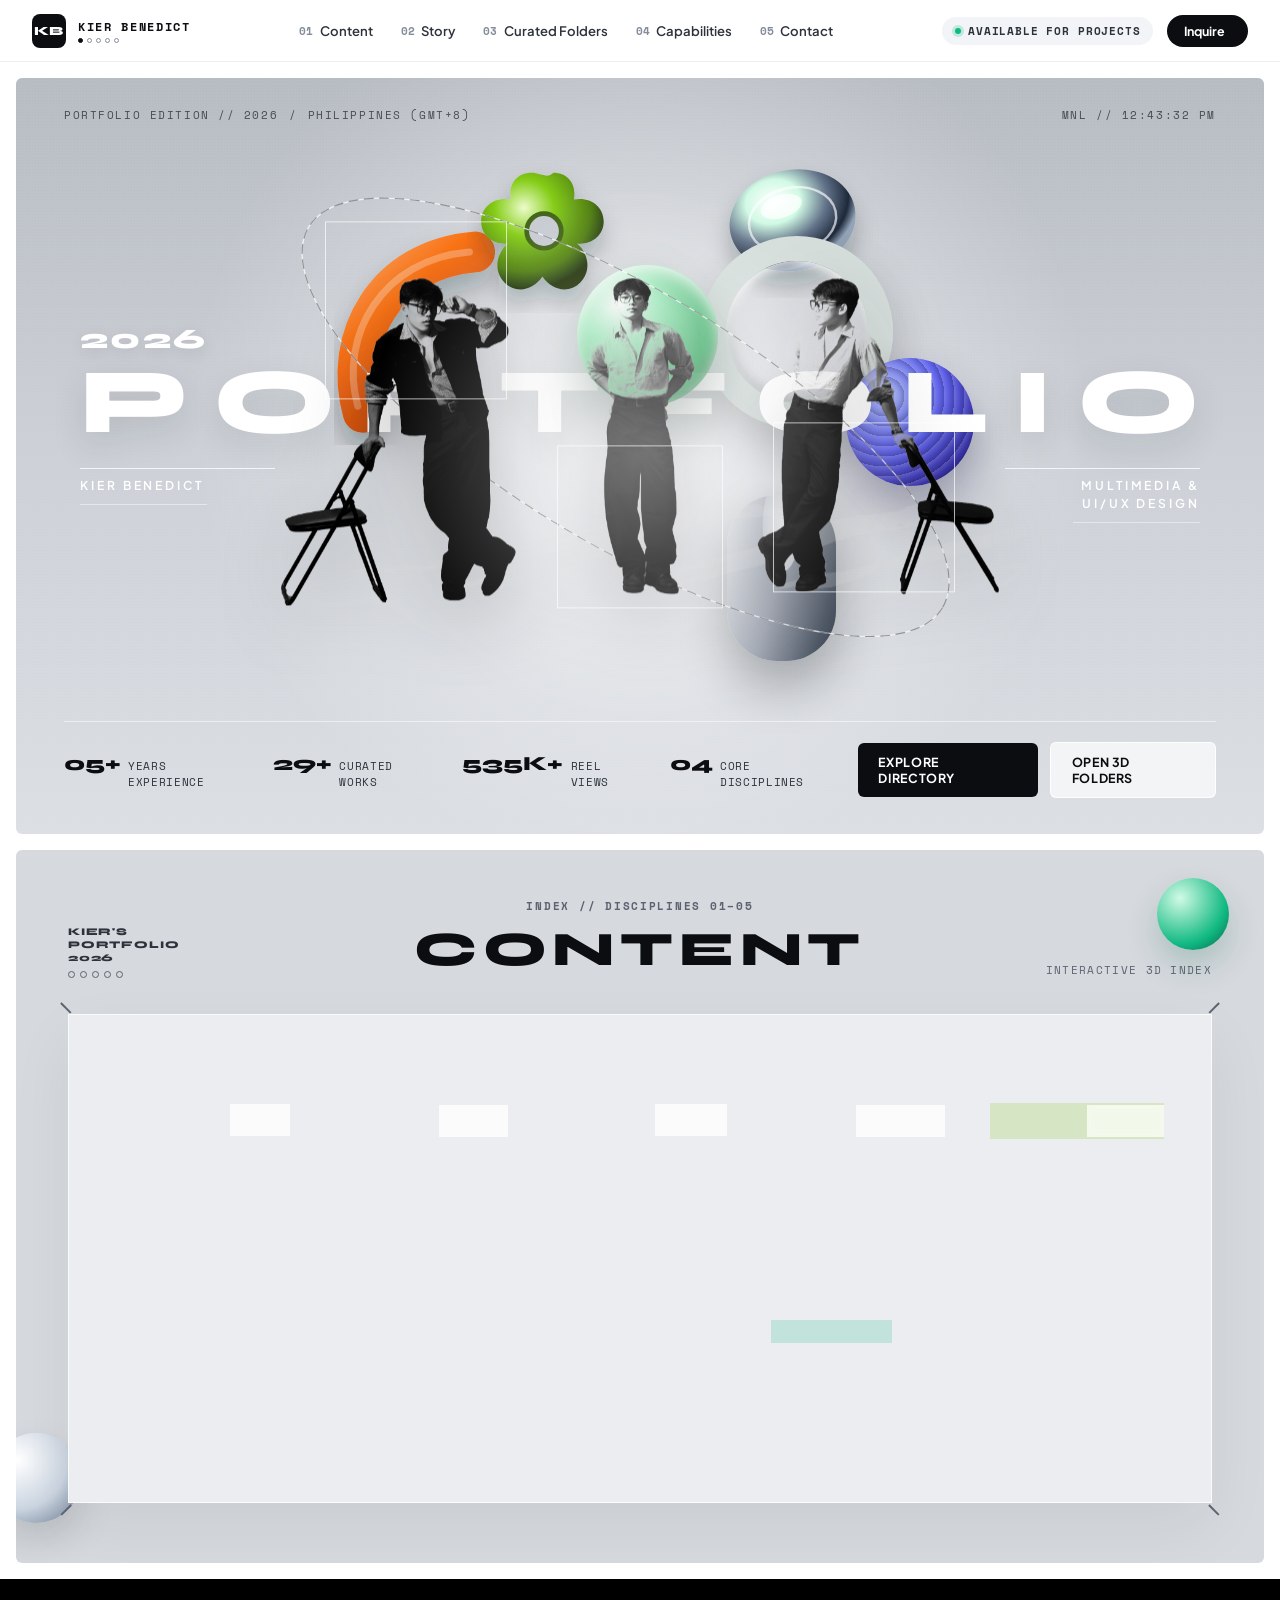
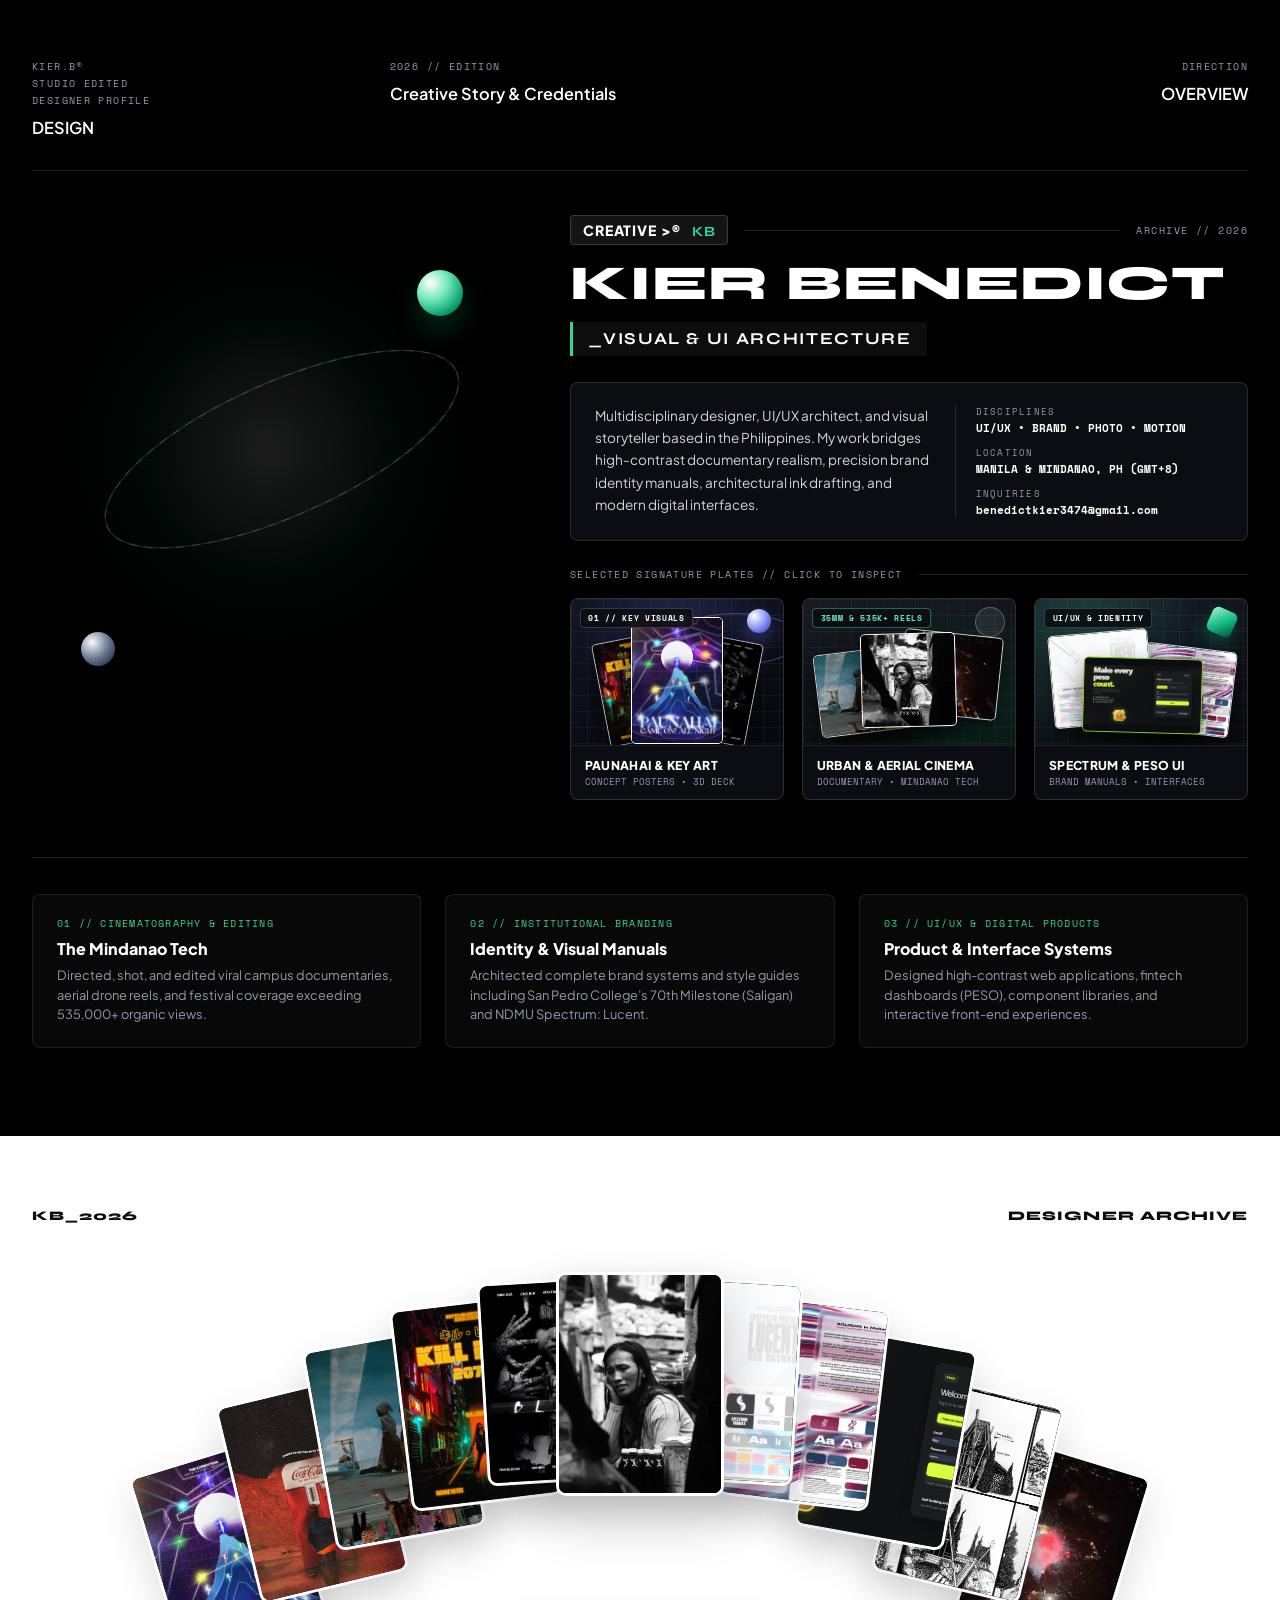
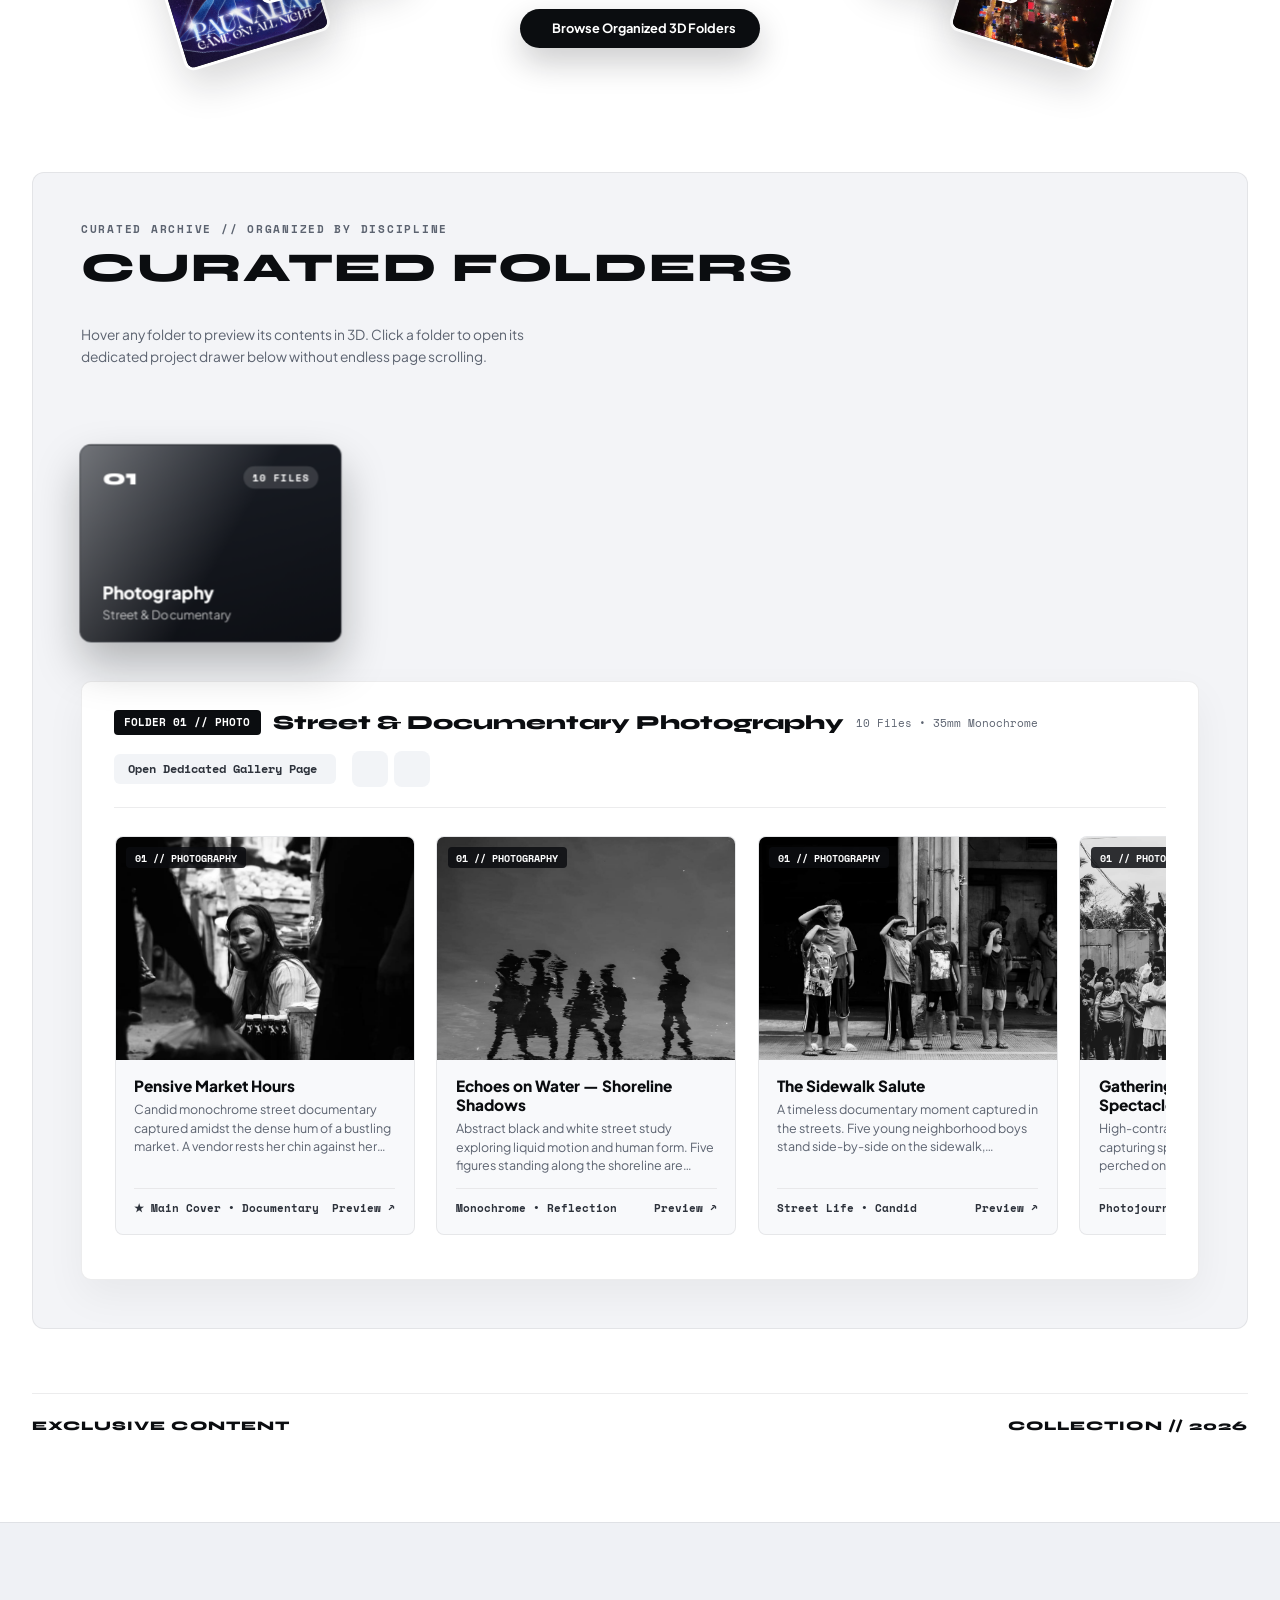
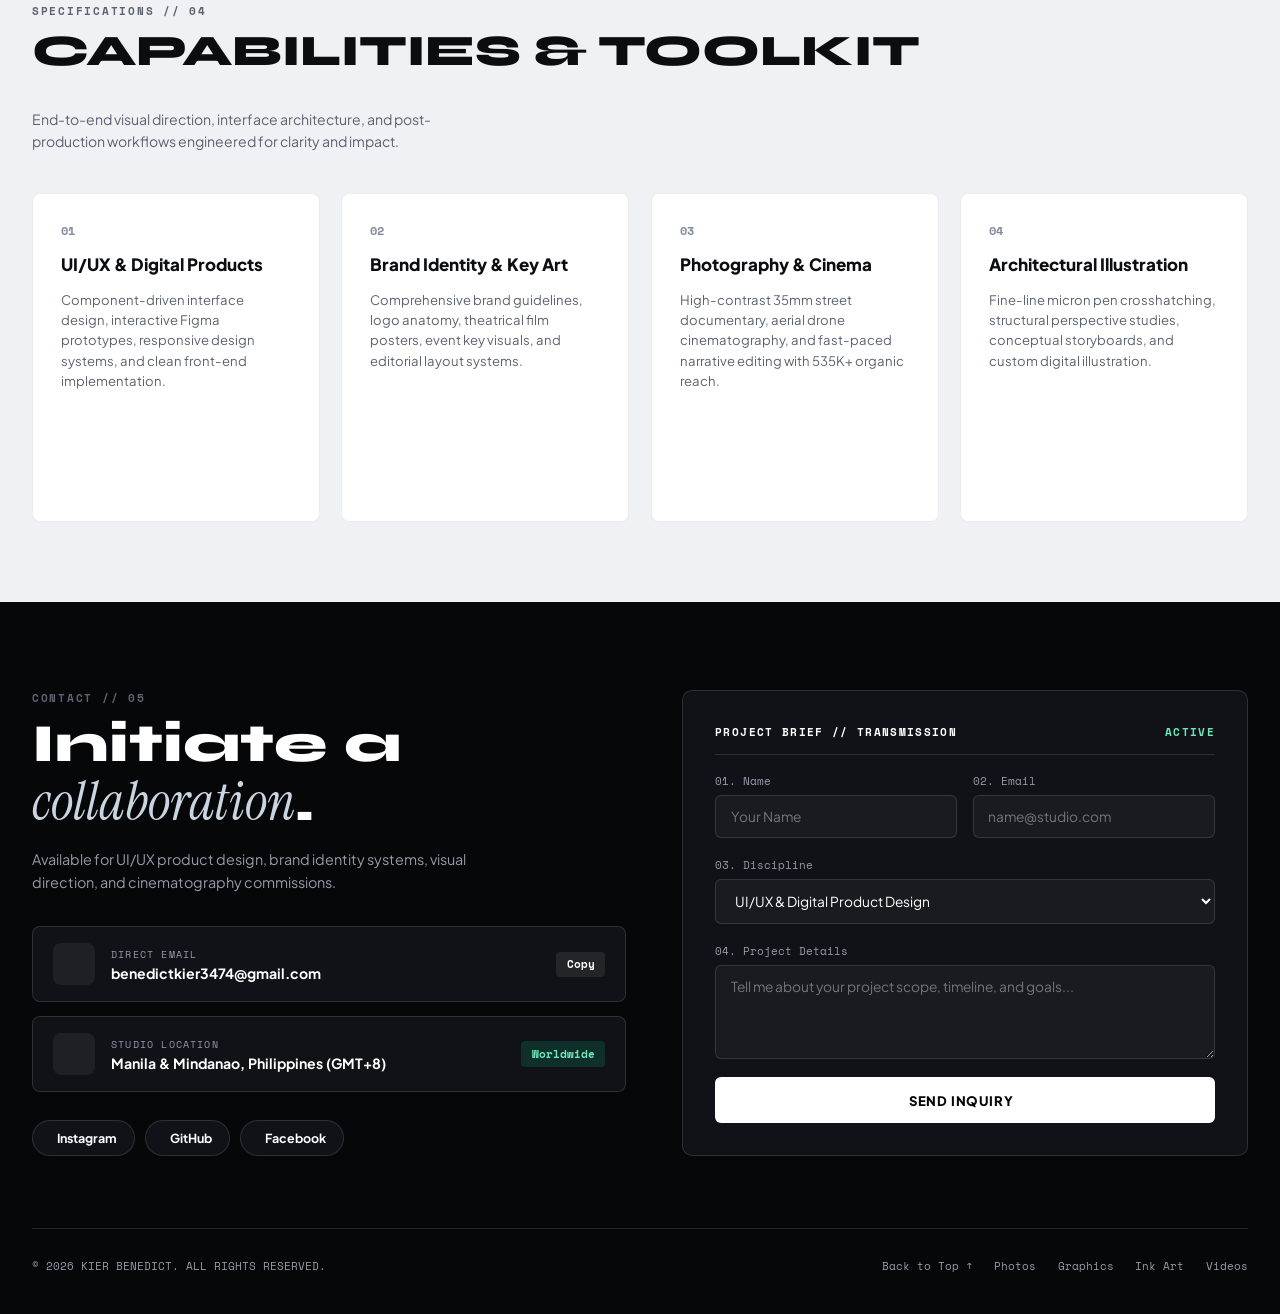
==== index.html @ 59157819 "feat: complete portfolio redesign with centered hero trio, seamless popout studio portrait, 3D anima" ====
<!DOCTYPE html>
<html lang="en">
<head>
  <meta charset="UTF-8">
  <meta name="viewport" content="width=device-width, initial-scale=1.0, viewport-fit=cover">
  <meta name="description" content="Kier Benedict — 2026 Portfolio. Multimedia Artist, UI/UX Designer, Brand Architect & Cinematographer.">
  <title>KIER BENEDICT — 2026 Portfolio</title>

  <link rel="icon" href="assets/img/favicon-kb.svg" type="image/svg+xml">
  <link rel="shortcut icon" href="assets/img/favicon-kb.svg" type="image/svg+xml">

  <!-- Google Fonts: Syne (Architectural Wide Display), Plus Jakarta Sans (Clean Sans), Instrument Serif, Space Mono (Technical Specs) -->
  <link rel="preconnect" href="https://fonts.googleapis.com">
  <link rel="preconnect" href="https://fonts.gstatic.com" crossorigin>
  <link href="https://fonts.googleapis.com/css2?family=Instrument+Serif:ital@0;1&family=Plus+Jakarta+Sans:wght@400;500;600;700;800&family=Space+Mono:wght@400;700&family=Syne:wght@700;800&display=swap" rel="stylesheet">

  <!-- Remixicon -->
  <link rel="stylesheet" href="https://cdn.jsdelivr.net/npm/remixicon@4.9.0/fonts/remixicon.css">

  <!-- Master Stylesheet -->
  <link rel="stylesheet" href="assets/css/styles.css">
</head>
<body>

  <!-- =====================================================================
       MINIMAL ARCHITECTURAL HEADER
       ===================================================================== -->
  <header class="site-header" id="site-header">
    <div class="header-inner">
      <a href="#hero" class="brand-mark" aria-label="Kier Benedict Home">
        <span class="brand-mark__monogram">KB</span>
        <div class="brand-mark__meta">
          <span class="brand-mark__name">KIER BENEDICT</span>
          <span class="brand-mark__dots" aria-hidden="true"><i></i><i></i><i></i><i></i><i></i></span>
        </div>
      </a>

      <nav class="primary-nav" aria-label="Main Navigation">
        <a href="#content-index" class="primary-nav__link"><span class="nav-idx">01</span> Content</a>
        <a href="#story" class="primary-nav__link"><span class="nav-idx">02</span> Story</a>
        <a href="#folders-archive" class="primary-nav__link"><span class="nav-idx">03</span> Curated Folders</a>
        <a href="#capabilities" class="primary-nav__link"><span class="nav-idx">04</span> Capabilities</a>
        <a href="#contact" class="primary-nav__link"><span class="nav-idx">05</span> Contact</a>
      </nav>

      <div class="header-actions">
        <div class="header-status-pill">
          <span class="status-dot"></span>
          <span>AVAILABLE FOR PROJECTS</span>
        </div>

        <a href="#contact" class="header-cta-btn">
          <span>Inquire</span>
          <i class="ri-arrow-right-up-line"></i>
        </a>

        <button type="button" class="mobile-menu-btn" id="open-mobile-menu" aria-label="Open Navigation Menu">
          <i class="ri-menu-4-line"></i>
        </button>
      </div>
    </div>
  </header>


  <main class="main-exhibition" id="main-exhibition">

    <!-- ===================================================================
         SECTION 00: ARCHITECTURAL 3D STUDIO HERO (Blueprint: vibe/download (1) Top)
         Featuring Ultra-HD 3000px Triple-Pose Cutout + Interactive 3D Sculptures
         =================================================================== -->
    <section class="hero-section" id="hero" aria-label="2026 Portfolio Cover">
      <div class="hero-frame" id="hero-interactive-stage">
        <div class="studio-grain" aria-hidden="true"></div>
        <div class="hero-spotlight" id="hero-spotlight" aria-hidden="true"></div>

        <!-- Top Studio Bar -->
        <div class="hero-topbar">
          <div class="hero-topbar__left">
            <span class="meta-label">PORTFOLIO EDITION // 2026</span>
            <span class="meta-sep">/</span>
            <span class="meta-label">PHILIPPINES (GMT+8)</span>
          </div>
          <div class="hero-topbar__right">
            <span class="meta-clock" id="hero-live-clock">MNL // 00:00:00</span>
          </div>
        </div>

        <!-- Central 3D Multi-Layer Stage -->
        <div class="hero-center-stage">

          <!-- LAYER 1 (Deep 3D Sculptures behind Typography & Subject, inspired by Vibe 1) -->
          <div class="hero-3d-cluster" aria-hidden="true">
            <!-- 3D Tactile Orange Curved Torus Tube (Left) -->
            <div class="sculpture-3d sculpture-3d--orange-arc" data-depth="0.35">
              <svg viewBox="0 0 260 280" fill="none">
                <defs>
                  <linearGradient id="orangeTube" x1="20" y1="20" x2="220" y2="240" gradientUnits="userSpaceOnUse">
                    <stop offset="0%" stop-color="#ffba82"/>
                    <stop offset="35%" stop-color="#f97316"/>
                    <stop offset="78%" stop-color="#c2410c"/>
                    <stop offset="100%" stop-color="#7c2d12"/>
                  </linearGradient>
                  <filter id="softShadow" x="-20%" y="-20%" width="140%" height="140%">
                    <feDropShadow dx="0" dy="18" stdDeviation="14" flood-color="#101216" flood-opacity="0.25"/>
                  </filter>
                </defs>
                <path d="M52 225C28 140 78 52 178 44" stroke="url(#orangeTube)" stroke-width="46" stroke-linecap="round" filter="url(#softShadow)"/>
                <path d="M46 218C24 138 74 52 172 44" stroke="rgba(255,255,255,0.45)" stroke-width="8" stroke-linecap="round" opacity="0.6"/>
              </svg>
            </div>

            <!-- 3D Glossy Lime-Green Organic Clover Extrusion (Top Center-Left) -->
            <div class="sculpture-3d sculpture-3d--green-clover" data-depth="0.5">
              <svg viewBox="0 0 220 220" fill="none">
                <defs>
                  <radialGradient id="lime3D" cx="35%" cy="30%" r="70%">
                    <stop offset="0%" stop-color="#ecfccb"/>
                    <stop offset="35%" stop-color="#84cc16"/>
                    <stop offset="78%" stop-color="#4d7c0f"/>
                    <stop offset="100%" stop-color="#1a2e05"/>
                  </radialGradient>
                </defs>
                <g filter="url(#softShadow)">
                  <path d="M110 24C128 24 140 38 136 58C156 54 174 66 174 86C174 104 158 116 140 114C156 128 158 150 144 164C130 178 108 174 96 156C84 174 62 178 48 164C34 150 36 128 52 114C34 116 18 104 18 86C18 66 36 54 56 58C52 38 64 24 82 24C94 24 102 32 110 24Z" fill="url(#lime3D)"/>
                  <circle cx="98" cy="98" r="22" fill="#c7cbd2" stroke="#3f6212" stroke-width="6"/>
                </g>
              </svg>
            </div>

            <!-- 3D Iridescent Brushed Chrome Cushion Sculpture (Top Right) -->
            <div class="sculpture-3d sculpture-3d--chrome-pod" data-depth="0.42">
              <svg viewBox="0 0 220 190" fill="none">
                <defs>
                  <radialGradient id="chrome3D" cx="38%" cy="28%" r="68%">
                    <stop offset="0%" stop-color="#ffffff"/>
                    <stop offset="32%" stop-color="#d1fae5"/>
                    <stop offset="62%" stop-color="#64748b"/>
                    <stop offset="88%" stop-color="#1e293b"/>
                    <stop offset="100%" stop-color="#94a3b8"/>
                  </radialGradient>
                </defs>
                <g filter="url(#softShadow)">
                  <ellipse cx="110" cy="95" rx="78" ry="62" transform="rotate(-12 110 95)" fill="url(#chrome3D)"/>
                  <ellipse cx="110" cy="95" rx="54" ry="40" transform="rotate(-12 110 95)" stroke="rgba(255,255,255,0.65)" stroke-width="3"/>
                  <ellipse cx="96" cy="78" rx="26" ry="14" transform="rotate(-18 96 78)" fill="rgba(255,255,255,0.75)"/>
                </g>
              </svg>
            </div>

            <!-- 3D Speckled Terrazzo Ring (Center Right) -->
            <div class="sculpture-3d sculpture-3d--terrazzo-ring" data-depth="0.28"></div>

            <!-- 3D Cobalt-Violet Ribbed Sphere (Right Behind 'LI') -->
            <div class="sculpture-3d sculpture-3d--violet-orb" data-depth="0.46"></div>

            <!-- 3D Brushed Concrete Cylinder (Lower Right) -->
            <div class="sculpture-3d sculpture-3d--concrete-cyl" data-depth="0.62"></div>
          </div>

          <!-- LAYER 2 (Giant Architectural '2026 PORTFOLIO' Typography — Always Fits 100% Inside Frame) -->
          <div class="hero-typography-layer" data-depth="0.14">
            <div class="hero-year-wrap">
              <span class="hero-year-text">2026</span>
            </div>

            <h1 class="hero-display-title" aria-label="PORTFOLIO">
              <span>P</span><span>O</span><span>R</span><span>T</span><span>F</span><span>O</span><span>L</span><span>I</span><span>O</span>
            </h1>

            <!-- Flank Editorial Captions with Hairlines (Left & Right, matching Vibe 1) -->
            <div class="hero-flanks-row">
              <div class="hero-flank-box hero-flank-box--left">
                <span class="flank-line"></span>
                <span class="flank-name">KIER BENEDICT</span>
                <span class="flank-line flank-line--bottom"></span>
              </div>

              <div class="hero-flank-box hero-flank-box--right">
                <span class="flank-line"></span>
                <span class="flank-name">MULTIMEDIA &amp;<br>UI/UX DESIGN</span>
                <span class="flank-line flank-line--bottom"></span>
              </div>
            </div>
          </div>

          <!-- LAYER 3 (Translucent Glass Sphere & Sweeping 3D Orbital Trajectory Ring in Mid-Foreground) -->
          <div class="hero-midground-3d" aria-hidden="true">
            <div class="sculpture-3d sculpture-3d--glass-sphere" data-depth="0.72"></div>

            <svg class="hero-orbit-wireframe" viewBox="0 0 1200 600" fill="none" data-depth="0.55">
              <!-- Diagonal 3D Orbital Loop from Vibe 1 -->
              <ellipse cx="585" cy="295" rx="385" ry="132" transform="rotate(31 585 295)" stroke="rgba(255,255,255,0.72)" stroke-width="1.4"/>
              <ellipse cx="585" cy="295" rx="385" ry="132" transform="rotate(31 585 295)" stroke="rgba(16,18,22,0.42)" stroke-width="1.2" stroke-dasharray="10 6"/>
            </svg>
          </div>

          <!-- LAYER 4 (Foreground Centerpiece: Ultra-HD Triple-Pose Studio Cutout - Perfectly Centered) -->
          <div class="hero-subject-stage" data-depth="0.22">
            <img
              src="assets/img/kier-triptych-uhd.png?v=3"
              alt="Kier Benedict in three studio poses with folding chairs"
              class="hero-triptych-uhd"
              width="2700"
              height="1260"
              fetchpriority="high"
            >

            <!-- Technical Wireframe Bounding Boxes ([ ]) from Vibe 1 -->
            <div class="wireframe-rect wireframe-rect--tl" aria-hidden="true"></div>
            <div class="wireframe-rect wireframe-rect--center" aria-hidden="true"></div>
            <div class="wireframe-rect wireframe-rect--br" aria-hidden="true"></div>
          </div>

        </div>

        <!-- Bottom Studio Metrics & Navigation Bar -->
        <div class="hero-bottombar">
          <div class="hero-stats-row">
            <div class="hero-stat-item">
              <strong>05+</strong>
              <span>Years Experience</span>
            </div>
            <div class="hero-stat-item">
              <strong>29+</strong>
              <span>Curated Works</span>
            </div>
            <div class="hero-stat-item">
              <strong>535K+</strong>
              <span>Reel Views</span>
            </div>
            <div class="hero-stat-item">
              <strong>04</strong>
              <span>Core Disciplines</span>
            </div>
          </div>

          <div class="hero-cta-row">
            <a href="#content-index" class="btn-studio btn-studio--solid">
              <span>Explore Directory</span>
              <i class="ri-arrow-down-line"></i>
            </a>
            <a href="#folders-archive" class="btn-studio btn-studio--glass">
              <span>Open 3D Folders</span>
              <i class="ri-folder-open-line"></i>
            </a>
          </div>
        </div>
      </div>
    </section>


    <!-- ===================================================================
         SECTION 01: 01–05 FRAMED CONTENT DIRECTORY (Blueprint: vibe/download (1) Bottom)
         Clean Architectural Index with Interactive 3D Card Tilt
         =================================================================== -->
    <section class="content-directory" id="content-index" aria-labelledby="content-dir-title">
      <div class="content-directory__canvas">

        <!-- Floating 3D Decorative Accent -->
        <div class="floating-3d-accent floating-3d-accent--left" data-scroll-float="-0.12" aria-hidden="true"></div>
        <div class="floating-3d-accent floating-3d-accent--right" data-scroll-float="0.15" aria-hidden="true"></div>

        <!-- Top Stamp & Centered Title -->
        <div class="content-dir-header">
          <div class="studio-mini-stamp">
            <span>KIER'S<br>PORTFOLIO<br>2026</span>
            <div class="stamp-circles" aria-hidden="true">
              <i></i><i></i><i></i><i></i><i></i>
            </div>
          </div>

          <div class="content-dir-title-wrap">
            <span class="eyebrow-mono">INDEX // DISCIPLINES 01–05</span>
            <h2 class="content-dir-title" id="content-dir-title">CONTENT</h2>
          </div>

          <div class="content-dir-meta">
            <span>INTERACTIVE 3D INDEX</span>
          </div>
        </div>

        <!-- Corner-Registered Architectural Slab (\ / / \) -->
        <div class="content-slab">
          <span class="corner-tick corner-tick--tl" aria-hidden="true"></span>
          <span class="corner-tick corner-tick--tr" aria-hidden="true"></span>
          <span class="corner-tick corner-tick--bl" aria-hidden="true"></span>
          <span class="corner-tick corner-tick--br" aria-hidden="true"></span>

          <div class="content-index-grid">

            <!-- 01: VOX DOCUMENTARY CONTACT-SHEET + 3D OPTIC LENS -->
            <article class="index-card" data-tilt-3d tabindex="0" role="button" data-select-folder="photo" aria-label="01 Street Photography">
              <div class="index-card__head">
                <span class="index-card__num">01</span>
                <div class="index-card__rule"></div>
              </div>
              <div class="index-card__media vox-stage vox-stage--01">
                <div class="vox-grid-bg" aria-hidden="true"></div>
                <div class="vox-film-sprockets" aria-hidden="true">
                  <i></i><i></i><i></i><i></i><i></i><i></i>
                </div>
                <div class="vox-top-telemetry">
                  <span class="vox-chip vox-chip--dark">FIG.01 // 35MM</span>
                  <span class="vox-mono-tag">ISO 400</span>
                </div>

                <!-- Multi-layer Framed Documentary Collage -->
                <div class="vox-photo-stack">
                  <div class="vox-photo-plate vox-photo-plate--back">
                    <img src="assets/img/fishmarket-vendor-portrait.jpg" alt="The Fishmarket Documentary" loading="lazy">
                  </div>
                  <div class="vox-photo-plate vox-photo-plate--main">
                    <img src="assets/img/photomain.jpg" alt="Street & Documentary Photography" loading="lazy">
                    <span class="vox-frame-code">RAW // 01A</span>
                  </div>
                </div>

                <!-- 3D Floating Optic Reticle & Vox Highlighter Callout -->
                <div class="vox-3d-badge vox-3d-badge--lens" aria-hidden="true">
                  <i class="ri-camera-lens-fill"></i>
                  <span>f/2.8</span>
                </div>
                <div class="vox-Bottom-strip">
                  <span class="vox-highlight-yellow">STREET CHRONICLES</span>
                </div>
                <span class="index-card__badge">Open Folder 01 &rarr;</span>
              </div>
              <div class="index-card__body">
                <h3>Urban Rhythm</h3>
                <p class="index-card__sub">Monochrome &amp; Street Documentary</p>
                <p class="index-card__meta">- 35mm Photography / 10 Works</p>
              </div>
            </article>

            <!-- 02: 3D KEY-ART FAN DECK + BRAND IDENTITY SWATCH SYSTEM -->
            <article class="index-card" data-tilt-3d tabindex="0" role="button" data-select-folder="design" aria-label="02 Brand and Visual Identity">
              <div class="index-card__head">
                <span class="index-card__num">02</span>
                <div class="index-card__rule"></div>
              </div>
              <div class="index-card__media vox-stage vox-stage--02">
                <div class="vox-grid-bg" aria-hidden="true"></div>
                <div class="vox-bezier-handle" aria-hidden="true"></div>
                <div class="vox-top-telemetry">
                  <span class="vox-chip vox-chip--emerald">FIG.02 // ID-SYS</span>
                  <span class="vox-mono-tag">VECTOR + 3D</span>
                </div>

                <!-- 3D Fanned Key-Art Poster Trio (Uncropped Full Mini-Posters) -->
                <div class="vox-poster-fan">
                  <div class="vox-mini-poster vox-mini-poster--left">
                    <img src="assets/img/paunahi.jpg" alt="PAUNAHAI Key Art" loading="lazy">
                  </div>
                  <div class="vox-mini-poster vox-mini-poster--right">
                    <img src="assets/img/kill-bill-2077.jpg" alt="Kill Bill 2077 Poster" loading="lazy">
                  </div>
                  <div class="vox-mini-poster vox-mini-poster--center">
                    <img src="assets/img/bliss-poster.png" alt="BLISS Theatrical Poster" loading="lazy">
                  </div>
                </div>

                <!-- Floating 3D Chrome Orb & Brand Swatch Card -->
                <div class="vox-3d-orb-accent" aria-hidden="true"></div>
                <div class="vox-swatch-bar" aria-hidden="true">
                  <span class="swatch-dot" style="background:#10b981"></span>
                  <span class="swatch-dot" style="background:#f97316"></span>
                  <span class="swatch-dot" style="background:#6366f1"></span>
                  <span class="swatch-lbl">BRAND &amp; POSTERS</span>
                </div>
                <span class="index-card__badge">Open Folder 02 &rarr;</span>
              </div>
              <div class="index-card__body">
                <h3>Brand &amp; Key Art</h3>
                <p class="index-card__sub">Identity Systems &amp; Concept Posters</p>
                <p class="index-card__meta">- Visual Design / 10 Works</p>
              </div>
            </article>

            <!-- 03: VOX ARCHITECTURAL BLUEPRINT + ISOMETRIC 3D DRAFTING -->
            <article class="index-card" data-tilt-3d tabindex="0" role="button" data-select-folder="art" aria-label="03 Architectural Ink Studies">
              <div class="index-card__head">
                <span class="index-card__num">03</span>
                <div class="index-card__rule"></div>
              </div>
              <div class="index-card__media vox-stage vox-stage--03">
                <div class="vox-blueprint-grid" aria-hidden="true"></div>
                <div class="vox-top-telemetry">
                  <span class="vox-chip vox-chip--ink">FIG.03 // DRAFT</span>
                  <span class="vox-mono-tag">1:100 SCALE</span>
                </div>

                <!-- Isometric 3D Wireframe Cube Ornament -->
                <svg class="vox-iso-cube" viewBox="0 0 64 64" fill="none" aria-hidden="true">
                  <polygon points="32,6 56,19 56,45 32,58 8,45 8,19" stroke="#12151a" stroke-width="2" fill="rgba(255,255,255,0.75)"/>
                  <polyline points="8,19 32,32 56,19" stroke="#12151a" stroke-width="1.8"/>
                  <line x1="32" y1="32" x2="32" y2="58" stroke="#12151a" stroke-width="1.8"/>
                </svg>

                <!-- Layered Architectural Ink Plates -->
                <div class="vox-draft-board">
                  <div class="vox-draft-sheet vox-draft-sheet--sub">
                    <img src="assets/img/ink-sketches-archive-1.jpg" alt="Ink Archive Plate" loading="lazy">
                  </div>
                  <div class="vox-draft-sheet vox-draft-sheet--main">
                    <img src="assets/img/artmain.jpg" alt="Architectural Ink Studies" loading="lazy">
                  </div>
                </div>

                <!-- Vox Architectural Dimension Line -->
                <div class="vox-dimension-line" aria-hidden="true">
                  <span>&#9500;&#9472;&#9472; 0.05MM MICRON // 36 PLATES &#9472;&#9472;&#9508;</span>
                </div>
                <span class="index-card__badge">Open Folder 03 &rarr;</span>
              </div>
              <div class="index-card__body">
                <h3>Ink Architecture</h3>
                <p class="index-card__sub">Structural Crosshatch &amp; Drafts</p>
                <p class="index-card__meta">- Micron Pen on Paper / 36 Plates</p>
              </div>
            </article>

            <!-- 04: 3D CINEMA VIEWFINDER + VOX DATA TELEMETRY -->
            <article class="index-card" data-tilt-3d tabindex="0" role="button" data-select-folder="video" aria-label="04 Cinematography and Viral Reels">
              <div class="index-card__head">
                <span class="index-card__num">04</span>
                <div class="index-card__rule"></div>
              </div>
              <div class="index-card__media vox-stage vox-stage--04">
                <div class="vox-grid-bg" aria-hidden="true"></div>
                <div class="vox-top-telemetry">
                  <span class="vox-rec-pill"><i class="rec-dot"></i> REC // 4K</span>
                  <span class="vox-mono-tag">DRONE + REEL</span>
                </div>

                <!-- Angled 3D Cinema Frames -->
                <div class="vox-cinema-rig">
                  <div class="vox-cinema-screen vox-cinema-screen--sub">
                    <img src="assets/img/video-thumb-2-above.jpg" alt="Pasiklaban Aerial Drone" loading="lazy">
                  </div>
                  <div class="vox-cinema-screen vox-cinema-screen--main">
                    <img src="assets/img/videomain.jpg" alt="Mindanao Tech Cinematography" loading="lazy">
                    <div class="vox-play-prism" aria-hidden="true">
                      <i class="ri-play-fill"></i>
                    </div>
                  </div>
                </div>

                <!-- Vox Data-Journalism Reach Telemetry Bar -->
                <div class="vox-telemetry-bar" aria-hidden="true">
                  <div class="vox-wave-bars">
                    <i></i><i></i><i></i><i></i><i></i><i></i><i></i>
                  </div>
                  <span class="vox-telemetry-stat">535.9K+ VIEWS</span>
                </div>
                <span class="index-card__badge">Open Folder 04 &rarr;</span>
              </div>
              <div class="index-card__body">
                <h3>Motion &amp; Cinema</h3>
                <p class="index-card__sub">Festival Films &amp; Aerial Drone Reels</p>
                <p class="index-card__meta">- The Mindanao Tech / 535K+ Views</p>
              </div>
            </article>

            <!-- 05: 3D ISOMETRIC GLASS UI COMPONENT STACK (NO CROPPED TEXT!) -->
            <article class="index-card index-card--feature-mobile" data-tilt-3d tabindex="0" role="button" data-open-modal="design-8" aria-label="05 UI/UX and Digital Product Systems">
              <div class="index-card__head">
                <span class="index-card__num">05</span>
                <div class="index-card__rule"></div>
              </div>
              <div class="index-card__media vox-stage vox-stage--05">
                <div class="vox-ui-glow" aria-hidden="true"></div>
                <div class="vox-top-telemetry">
                  <span class="vox-chip vox-chip--lime">FIG.05 // UI-UX</span>
                  <span class="vox-mono-tag">DESIGN SYSTEM</span>
                </div>

                <!-- 3D Browser / App Window Frame Containing Full Uncropped PESO Interface -->
                <div class="vox-ui-window">
                  <div class="vox-ui-window__bar" aria-hidden="true">
                    <span class="win-dots"><i></i><i></i><i></i></span>
                    <span class="win-url">peso.app // ui-system</span>
                  </div>
                  <div class="vox-ui-window__viewport">
                    <img src="assets/img/peso-ui-design.png" alt="PESO UI/UX Product System" loading="lazy">
                  </div>
                </div>

                <!-- Floating 3D UI Component Widgets -->
                <div class="vox-ui-floating-token" aria-hidden="true">
                  <span class="token-aa">Aa</span>
                  <div class="token-meta">
                    <strong>PESO UI</strong>
                    <span>Figma + Web</span>
                  </div>
                </div>

                <div class="vox-ui-floating-pill" aria-hidden="true">
                  <i class="ri-cursor-fill"></i>
                  <span>INTERACTIVE SYSTEM</span>
                </div>
                <span class="index-card__badge">Inspect System &nearr;</span>
              </div>
              <div class="index-card__body">
                <h3>UI/UX Systems</h3>
                <p class="index-card__sub">Product Interfaces &amp; Web Architecture</p>
                <p class="index-card__meta">- Figma / Design Systems / Frontend</p>
              </div>
            </article>

          </div>
        </div>

      </div>
    </section>


    <!-- ===================================================================
         SECTION 02: CHIAROSCURO EDITORIAL STORY & CREDENTIALS (Blueprint: vibe/download (2) Top)
         Featuring Ultra-HD 1440x2700 Rim-Lit Portrait with Handwritten Signature
         =================================================================== -->
    <section class="noir-story-section" id="story" aria-labelledby="story-title">
      <div class="noir-story__container">

        <!-- Top 3-Column Studio Header (From Vibe 2 Top) -->
        <div class="noir-meta-header">
          <div class="noir-meta-col">
            <span class="noir-micro">KIER.B&reg;</span>
            <span class="noir-micro">STUDIO EDITED</span>
            <span class="noir-micro">DESIGNER PROFILE</span>
            <strong class="noir-col-label">DESIGN</strong>
          </div>
          <div class="noir-meta-col">
            <span class="noir-micro">2026 // EDITION</span>
            <strong class="noir-col-label">Creative Story &amp; Credentials</strong>
          </div>
          <div class="noir-meta-col noir-meta-col--right">
            <span class="noir-micro">DIRECTION</span>
            <strong class="noir-col-label">OVERVIEW</strong>
          </div>
        </div>

        <!-- Unobstructed Chiaroscuro Split Stage (Borderless Pop-Out PNG + Editorial Architecture) -->
        <div class="noir-main-stage" id="noir-interactive-stage">

          <div class="noir-split-stage">

            <!-- LEFT COLUMN: Plain Borderless Pop-Out PNG Stage with Subtle 3D Floating Elements -->
            <div class="noir-portrait-popout">
              <!-- Subtle 3D Background Aura & Orbital Geometry Behind Kier -->
              <div class="noir-rim-glow" data-story-depth="0.18" aria-hidden="true"></div>

              <svg class="noir-3d-orbit-svg" viewBox="0 0 500 620" fill="none" data-story-depth="0.28" aria-hidden="true">
                <ellipse cx="255" cy="250" rx="195" ry="68" transform="rotate(-24 255 250)" stroke="rgba(255,255,255,0.16)" stroke-width="1.2"/>
                <ellipse cx="255" cy="250" rx="195" ry="68" transform="rotate(-24 255 250)" stroke="rgba(52,211,153,0.28)" stroke-width="1.2" stroke-dasharray="8 8"/>
              </svg>

              <div class="noir-3d-sphere noir-3d-sphere--top" data-story-depth="0.4" aria-hidden="true"></div>
              <div class="noir-3d-sphere noir-3d-sphere--bottom" data-story-depth="0.32" aria-hidden="true"></div>

              <!-- Borderless Pop-Out Ultra-HD PNG Cutout (Kier + White Signature) -->
              <div class="noir-portrait-figure" data-story-depth="-0.15">
                <img
                  src="assets/img/kier-portrait-uhd.png?v=2"
                  alt="Kier Benedict studio chiaroscuro portrait with signature"
                  class="noir-portrait-uhd"
                  width="1440"
                  height="2816"
                  loading="lazy"
                >
              </div>
            </div>

            <!-- RIGHT COLUMN: Cleanly Organized Editorial Story & Custom Signature Cover Art Plates -->
            <div class="noir-editorial-column">

              <!-- 1. Display Headline & Vox Architecture Bar -->
              <div class="noir-statement-block">
                <div class="noir-kicker-row">
                  <span class="noir-kicker-pill">CREATIVE &gt;&reg; <b>KB</b></span>
                  <span class="noir-kicker-line"></span>
                  <span class="noir-kicker-code">ARCHIVE // 2026</span>
                </div>

                <h2 class="noir-display-heading" id="story-title">
                  <span class="noir-display-main">KIER BENEDICT</span>
                </h2>

                <div class="noir-subtitle-tag">
                  <span>_VISUAL &amp; UI ARCHITECTURE</span>
                </div>
              </div>

              <!-- 2. Structured Narrative & Studio Telemetry Box -->
              <div class="noir-editorial-copy">
                <p>
                  Multidisciplinary designer, UI/UX architect, and visual storyteller based in the Philippines. My work bridges high-contrast documentary realism, precision brand identity manuals, architectural ink drafting, and modern digital interfaces.
                </p>
                <div class="noir-editorial-specs">
                  <div class="spec-row">
                    <span class="spec-lbl">DISCIPLINES</span>
                    <span class="spec-val">UI/UX &bull; BRAND &bull; PHOTO &bull; MOTION</span>
                  </div>
                  <div class="spec-row">
                    <span class="spec-lbl">LOCATION</span>
                    <span class="spec-val">MANILA &amp; MINDANAO, PH (GMT+8)</span>
                  </div>
                  <div class="spec-row">
                    <span class="spec-lbl">INQUIRIES</span>
                    <span class="spec-val">benedictkier3474@gmail.com</span>
                  </div>
                </div>
              </div>

              <!-- 3. Bespoke Signature Cover Art Plates with Subtle 3D Animation -->
              <div class="noir-showcase-header">
                <span>SELECTED SIGNATURE PLATES // CLICK TO INSPECT</span>
                <span class="noir-showcase-line"></span>
              </div>

              <div class="noir-showcase-trio">

                <!-- SIGNATURE PLATE 01: Key Art & Concept Posters (PAUNAHAI + Kill Bill 2077 + BLISS) -->
                <article class="noir-editorial-card sig-plate" data-tilt-3d data-open-modal="design-1" tabindex="0" role="button" aria-label="Inspect PAUNAHAI & Key Art Collection">
                  <div class="sig-plate__stage sig-plate__stage--keyart">
                    <div class="sig-plate__grid" aria-hidden="true"></div>
                    <div class="sig-3d-elem sig-3d-elem--ring" aria-hidden="true"></div>
                    <div class="sig-3d-elem sig-3d-elem--orb" aria-hidden="true"></div>

                    <!-- Custom 3D Layered Poster Cover Art -->
                    <div class="sig-art-deck">
                      <div class="sig-art-card sig-art-card--left">
                        <img src="assets/img/kill-bill-2077.jpg" alt="Kill Bill 2077 Concept Art" loading="lazy">
                      </div>
                      <div class="sig-art-card sig-art-card--right">
                        <img src="assets/img/bliss-poster.png" alt="BLISS Theatrical Key Art" loading="lazy">
                      </div>
                      <div class="sig-art-card sig-art-card--center">
                        <img src="assets/img/paunahi.jpg" alt="PAUNAHAI Expedition Key Visual" loading="lazy">
                      </div>
                    </div>

                    <span class="sig-plate__floating-tag">01 // KEY VISUALS</span>
                  </div>
                  <div class="noir-editorial-card__caption">
                    <strong>PAUNAHAI &amp; KEY ART</strong>
                    <span>CONCEPT POSTERS &bull; 3D DECK</span>
                  </div>
                </article>

                <!-- SIGNATURE PLATE 02: 35mm Monochrome & Viral Cinema (Pensive Market + Skywalkers + Pasiklaban) -->
                <article class="noir-editorial-card sig-plate" data-tilt-3d data-open-modal="photo-1" tabindex="0" role="button" aria-label="Inspect Street Documentary & Cinema">
                  <div class="sig-plate__stage sig-plate__stage--cinema">
                    <div class="sig-plate__grid" aria-hidden="true"></div>
                    <div class="sig-3d-elem sig-3d-elem--aperture" aria-hidden="true">
                      <i class="ri-camera-lens-line"></i>
                    </div>

                    <!-- Custom 3D Layered Contact-Sheet & Cinema Cover Art -->
                    <div class="sig-cinema-collage">
                      <div class="sig-cinema-frame sig-cinema-frame--back">
                        <img src="assets/img/puddle-sky-reflection.jpg" alt="Skywalkers Puddle Reflection" loading="lazy">
                      </div>
                      <div class="sig-cinema-frame sig-cinema-frame--mid">
                        <img src="assets/img/videomain.jpg" alt="Pasiklaban Aerial Cinema" loading="lazy">
                      </div>
                      <div class="sig-cinema-frame sig-cinema-frame--front">
                        <img src="assets/img/photomain.jpg" alt="Pensive Market Hours 35mm" loading="lazy">
                      </div>
                    </div>

                    <span class="sig-plate__floating-tag sig-plate__floating-tag--emerald">35MM &amp; 535K+ REELS</span>
                  </div>
                  <div class="noir-editorial-card__caption">
                    <strong>URBAN &amp; AERIAL CINEMA</strong>
                    <span>DOCUMENTARY &bull; MINDANAO TECH</span>
                  </div>
                </article>

                <!-- SIGNATURE PLATE 03: Brand Systems & UI Architecture (Spectrum Lucent + PESO UI + Saligan) -->
                <article class="noir-editorial-card sig-plate" data-tilt-3d data-open-modal="design-2" tabindex="0" role="button" aria-label="Inspect Spectrum Lucent & UI Systems">
                  <div class="sig-plate__stage sig-plate__stage--systems">
                    <div class="sig-plate__grid" aria-hidden="true"></div>
                    <div class="sig-3d-elem sig-3d-elem--prism" aria-hidden="true"></div>

                    <!-- Custom 3D Isometric Brand & UI System Cover Art -->
                    <div class="sig-system-stack">
                      <div class="sig-sys-layer sig-sys-layer--ui">
                        <img src="assets/img/peso-ui-design.png" alt="PESO UI System" loading="lazy">
                      </div>
                      <div class="sig-sys-layer sig-sys-layer--brand">
                        <img src="assets/img/spectrum-lucent.png" alt="Spectrum Visuals: Lucent Brand Manual" loading="lazy">
                      </div>
                      <div class="sig-sys-layer sig-sys-layer--saligan">
                        <img src="assets/img/saligan-in-motion.jpg" alt="SALIGAN 70th Identity" loading="lazy">
                      </div>
                    </div>

                    <span class="sig-plate__floating-tag">UI/UX &amp; IDENTITY</span>
                  </div>
                  <div class="noir-editorial-card__caption">
                    <strong>SPECTRUM &amp; PESO UI</strong>
                    <span>BRAND MANUALS &bull; INTERFACES</span>
                  </div>
                </article>

              </div>

            </div>

          </div>

          <!-- Verified Credentials Bar (Separated Cleanly Below Portrait & Story) -->
          <div class="noir-credentials-grid">
            <div class="credential-box">
              <span class="credential-box__idx">01 // CINEMATOGRAPHY &amp; EDITING</span>
              <h3>The Mindanao Tech</h3>
              <p>Directed, shot, and edited viral campus documentaries, aerial drone reels, and festival coverage exceeding 535,000+ organic views.</p>
            </div>
            <div class="credential-box">
              <span class="credential-box__idx">02 // INSTITUTIONAL BRANDING</span>
              <h3>Identity &amp; Visual Manuals</h3>
              <p>Architected complete brand systems and style guides including San Pedro College’s 70th Milestone (Saligan) and NDMU Spectrum: Lucent.</p>
            </div>
            <div class="credential-box">
              <span class="credential-box__idx">03 // UI/UX &amp; DIGITAL PRODUCTS</span>
              <h3>Product &amp; Interface Systems</h3>
              <p>Designed high-contrast web applications, fintech dashboards (PESO), component libraries, and interactive front-end experiences.</p>
            </div>
          </div>

        </div>

      </div>
    </section>


    <!-- ===================================================================
         SECTION 03: FANNED ARC SHOWCASE & 3D ANIMATED FOLDERS (Blueprint: vibe/download (2) Bottom)
         Clean, Organized 3D Interactive Folders + Instant Folder Stage
         =================================================================== -->
    <section class="archive-section" id="folders-archive" aria-labelledby="archive-heading">
      <div class="archive-section__container">

        <!-- Top Corner Metadata (From Vibe 2 Bottom) -->
        <div class="archive-corners">
          <span>KB_2026</span>
          <span>DESIGNER ARCHIVE</span>
        </div>

        <!-- Part A: Interactive 3D Fanned Arc Showcase (From Vibe 2 Bottom) -->
        <div class="arc-stage-wrapper">
          <div class="arc-fan-deck" id="arc-fan-deck">
            <article class="arc-item" style="--arc-i: -5;" data-open-modal="design-1" tabindex="0" role="button" aria-label="PAUNAHAI Key Visual">
              <img src="assets/img/paunahi.jpg" alt="PAUNAHAI Key Visual" loading="lazy">
            </article>
            <article class="arc-item" style="--arc-i: -4;" data-open-modal="design-7" tabindex="0" role="button" aria-label="Mars Coke Collage">
              <img src="assets/img/coke-mars-collage.jpg" alt="Mars Coke Collage" loading="lazy">
            </article>
            <article class="arc-item" style="--arc-i: -3;" data-open-modal="photo-6" tabindex="0" role="button" aria-label="Skywalkers Puddle Reflection">
              <img src="assets/img/puddle-sky-reflection.jpg" alt="Skywalkers Puddle Reflection" loading="lazy">
            </article>
            <article class="arc-item" style="--arc-i: -2;" data-open-modal="design-5" tabindex="0" role="button" aria-label="Kill Bill 2077">
              <img src="assets/img/kill-bill-2077.jpg" alt="Kill Bill 2077" loading="lazy">
            </article>
            <article class="arc-item" style="--arc-i: -1;" data-open-modal="design-4" tabindex="0" role="button" aria-label="BLISS Poster">
              <img src="assets/img/bliss-poster.png" alt="BLISS Poster" loading="lazy">
            </article>
            <article class="arc-item arc-item--center" style="--arc-i: 0;" data-open-modal="photo-1" tabindex="0" role="button" aria-label="Pensive Market Hours">
              <img src="assets/img/photomain.jpg" alt="Pensive Market Hours" loading="lazy">
            </article>
            <article class="arc-item" style="--arc-i: 1;" data-open-modal="design-2" tabindex="0" role="button" aria-label="Spectrum Lucent">
              <img src="assets/img/spectrum-lucent.png" alt="Spectrum Lucent" loading="lazy">
            </article>
            <article class="arc-item" style="--arc-i: 2;" data-open-modal="design-3" tabindex="0" role="button" aria-label="SALIGAN 70">
              <img src="assets/img/saligan-in-motion.jpg" alt="SALIGAN 70" loading="lazy">
            </article>
            <article class="arc-item" style="--arc-i: 3;" data-open-modal="design-8" tabindex="0" role="button" aria-label="PESO UI">
              <img src="assets/img/peso-ui-design.png" alt="PESO UI" loading="lazy">
            </article>
            <article class="arc-item" style="--arc-i: 4;" data-open-modal="art-1" tabindex="0" role="button" aria-label="Architectural Ink Studies">
              <img src="assets/img/artmain.jpg" alt="Architectural Ink Studies" loading="lazy">
            </article>
            <article class="arc-item" style="--arc-i: 5;" data-open-modal="video-1" tabindex="0" role="button" aria-label="Pasiklaban Highlights">
              <img src="assets/img/videomain.jpg" alt="Pasiklaban Highlights" loading="lazy">
            </article>
          </div>

          <!-- Center Pill Control inside the Arc -->
          <div class="arc-center-pill-wrap">
            <a href="#folders-grid-anchor" class="arc-center-pill">
              <i class="ri-folder-3-fill"></i>
              <span>Browse Organized 3D Folders</span>
            </a>
          </div>
        </div>

        <!-- Part B: Curated Works Organized into 4 Interactive 3D Animated Folders -->
        <div class="folders-workspace" id="folders-grid-anchor">
          <div class="folders-workspace__header">
            <div>
              <span class="eyebrow-mono">CURATED ARCHIVE // ORGANIZED BY DISCIPLINE</span>
              <h2 class="folders-main-title" id="archive-heading">CURATED FOLDERS</h2>
            </div>
            <p class="folders-subtitle">
              Hover any folder to preview its contents in 3D. Click a folder to open its dedicated project drawer below without endless page scrolling.
            </p>
          </div>

          <!-- 4 Interactive 3D Folders Grid -->
          <div class="folders-3d-grid" role="tablist" aria-label="Curated Work Folders">

            <!-- FOLDER 01: Photography -->
            <div class="folder-3d is-active" data-folder-tab="photo" role="tab" aria-selected="true" tabindex="0">
              <div class="folder-3d__scene">
                <!-- Back Plate + Tab -->
                <div class="folder-3d__back">
                  <span class="folder-3d__tab">FOLDER 01 // PHOTO</span>
                </div>
                <!-- 3 Preview Sheets Peeking Inside (Fan out in 3D on Hover!) -->
                <div class="folder-3d__papers">
                  <img src="assets/img/fishmarket-vendor-portrait.jpg" alt="" class="folder-paper folder-paper--1" loading="lazy">
                  <img src="assets/img/puddle-sky-reflection.jpg" alt="" class="folder-paper folder-paper--2" loading="lazy">
                  <img src="assets/img/photomain.jpg" alt="" class="folder-paper folder-paper--3" loading="lazy">
                </div>
                <!-- Hinged 3D Front Cover -->
                <div class="folder-3d__front">
                  <div class="folder-3d__front-shine"></div>
                  <div class="folder-3d__front-top">
                    <span class="folder-3d__idx">01</span>
                    <span class="folder-3d__count">10 FILES</span>
                  </div>
                  <div class="folder-3d__front-bottom">
                    <h3>Photography</h3>
                    <p>Street &amp; Documentary</p>
                  </div>
                </div>
              </div>
            </div>

            <!-- FOLDER 02: Graphic & UI Design -->
            <div class="folder-3d" data-folder-tab="design" role="tab" aria-selected="false" tabindex="0">
              <div class="folder-3d__scene">
                <div class="folder-3d__back">
                  <span class="folder-3d__tab">FOLDER 02 // DESIGN</span>
                </div>
                <div class="folder-3d__papers">
                  <img src="assets/img/peso-ui-design.png" alt="" class="folder-paper folder-paper--1" loading="lazy">
                  <img src="assets/img/spectrum-lucent.png" alt="" class="folder-paper folder-paper--2" loading="lazy">
                  <img src="assets/img/paunahi.jpg" alt="" class="folder-paper folder-paper--3" loading="lazy">
                </div>
                <div class="folder-3d__front">
                  <div class="folder-3d__front-shine"></div>
                  <div class="folder-3d__front-top">
                    <span class="folder-3d__idx">02</span>
                    <span class="folder-3d__count">10 FILES</span>
                  </div>
                  <div class="folder-3d__front-bottom">
                    <h3>Brand &amp; UI/UX</h3>
                    <p>Identity, Key Art &amp; Apps</p>
                  </div>
                </div>
              </div>
            </div>

            <!-- FOLDER 03: Architectural Ink Studies -->
            <div class="folder-3d" data-folder-tab="art" role="tab" aria-selected="false" tabindex="0">
              <div class="folder-3d__scene">
                <div class="folder-3d__back">
                  <span class="folder-3d__tab">FOLDER 03 // INK ART</span>
                </div>
                <div class="folder-3d__papers">
                  <img src="assets/img/ink-sketches-archive-2.jpg" alt="" class="folder-paper folder-paper--1" loading="lazy">
                  <img src="assets/img/ink-sketches-archive-1.jpg" alt="" class="folder-paper folder-paper--2" loading="lazy">
                  <img src="assets/img/artmain.jpg" alt="" class="folder-paper folder-paper--3" loading="lazy">
                </div>
                <div class="folder-3d__front">
                  <div class="folder-3d__front-shine"></div>
                  <div class="folder-3d__front-top">
                    <span class="folder-3d__idx">03</span>
                    <span class="folder-3d__count">36 PLATES</span>
                  </div>
                  <div class="folder-3d__front-bottom">
                    <h3>Ink Studies</h3>
                    <p>Architectural Linework</p>
                  </div>
                </div>
              </div>
            </div>

            <!-- FOLDER 04: Motion & Cinema Reels -->
            <div class="folder-3d" data-folder-tab="video" role="tab" aria-selected="false" tabindex="0">
              <div class="folder-3d__scene">
                <div class="folder-3d__back">
                  <span class="folder-3d__tab">FOLDER 04 // MOTION</span>
                </div>
                <div class="folder-3d__papers">
                  <img src="assets/img/video-thumb-3-campus.jpg" alt="" class="folder-paper folder-paper--1" loading="lazy">
                  <img src="assets/img/video-thumb-2-above.jpg" alt="" class="folder-paper folder-paper--2" loading="lazy">
                  <img src="assets/img/videomain.jpg" alt="" class="folder-paper folder-paper--3" loading="lazy">
                </div>
                <div class="folder-3d__front">
                  <div class="folder-3d__front-shine"></div>
                  <div class="folder-3d__front-top">
                    <span class="folder-3d__idx">04</span>
                    <span class="folder-3d__count">6 REELS</span>
                  </div>
                  <div class="folder-3d__front-bottom">
                    <h3>Cinematography</h3>
                    <p>535K+ Viral Reel Views</p>
                  </div>
                </div>
              </div>
            </div>

          </div>

          <!-- Active Folder Drawer Stage (Compact, Paginated / Scrollable Tray so the page never gets bloated) -->
          <div class="folder-drawer" id="folder-drawer" aria-live="polite">
            <div class="folder-drawer__topbar">
              <div class="folder-drawer__title-group">
                <span class="drawer-folder-badge" id="active-folder-code">FOLDER 01</span>
                <h3 id="active-folder-title">Street &amp; Documentary Photography</h3>
                <span class="drawer-count-pill" id="active-folder-count">10 items</span>
              </div>

              <div class="folder-drawer__controls">
                <a href="gallery-photos.html" class="drawer-fullpage-link" id="active-folder-page-link">
                  <span>Open Dedicated Gallery Page</span>
                  <i class="ri-arrow-right-up-line"></i>
                </a>
                <div class="drawer-scroll-btns">
                  <button type="button" class="drawer-nav-btn" id="drawer-prev-btn" aria-label="Scroll folder left">
                    <i class="ri-arrow-left-s-line"></i>
                  </button>
                  <button type="button" class="drawer-nav-btn" id="drawer-next-btn" aria-label="Scroll folder right">
                    <i class="ri-arrow-right-s-line"></i>
                  </button>
                </div>
              </div>
            </div>

            <!-- Horizontal 3D-Interactive Cards Track inside the Open Folder -->
            <div class="folder-drawer__track" id="folder-drawer-track"></div>
          </div>

        </div>

        <!-- Bottom Corner Metadata -->
        <div class="archive-corners archive-corners--bottom">
          <span>EXCLUSIVE CONTENT</span>
          <span>COLLECTION // 2026</span>
        </div>

      </div>
    </section>


    <!-- ===================================================================
         SECTION 04: CAPABILITIES & TECHNICAL ARSENAL
         Clean Architectural Specification Grid (No Game HUD Clutter)
         =================================================================== -->
    <section class="capabilities-section" id="capabilities" aria-labelledby="cap-heading">
      <div class="capabilities-section__container">

        <div class="capabilities-header">
          <div>
            <span class="eyebrow-mono">SPECIFICATIONS // 04</span>
            <h2 class="capabilities-title" id="cap-heading">CAPABILITIES &amp; TOOLKIT</h2>
          </div>
          <p class="capabilities-lead">
            End-to-end visual direction, interface architecture, and post-production workflows engineered for clarity and impact.
          </p>
        </div>

        <!-- 4 Core Disciplines -->
        <div class="cap-cards-grid">
          <article class="cap-card" data-tilt-3d>
            <div class="cap-card__head">
              <span class="cap-num">01</span>
              <i class="ri-layout-masonry-line"></i>
            </div>
            <h3>UI/UX &amp; Digital Products</h3>
            <p>Component-driven interface design, interactive Figma prototypes, responsive design systems, and clean front-end implementation.</p>
            <div class="cap-tags">
              <span>Figma</span><span>Design Systems</span><span>Prototyping</span><span>Wireframing</span><span>HTML/CSS/JS</span>
            </div>
          </article>

          <article class="cap-card" data-tilt-3d>
            <div class="cap-card__head">
              <span class="cap-num">02</span>
              <i class="ri-Instance-line"></i>
            </div>
            <h3>Brand Identity &amp; Key Art</h3>
            <p>Comprehensive brand guidelines, logo anatomy, theatrical film posters, event key visuals, and editorial layout systems.</p>
            <div class="cap-tags">
              <span>Photoshop</span><span>Illustrator</span><span>Identity Manuals</span><span>Typography</span><span>Art Direction</span>
            </div>
          </article>

          <article class="cap-card" data-tilt-3d>
            <div class="cap-card__head">
              <span class="cap-num">03</span>
              <i class="ri-camera-lens-line"></i>
            </div>
            <h3>Photography &amp; Cinema</h3>
            <p>High-contrast 35mm street documentary, aerial drone cinematography, and fast-paced narrative editing with 535K+ organic reach.</p>
            <div class="cap-tags">
              <span>Premiere Pro</span><span>DaVinci Resolve</span><span>After Effects</span><span>35mm Street</span><span>Drone Cinema</span>
            </div>
          </article>

          <article class="cap-card" data-tilt-3d>
            <div class="cap-card__head">
              <span class="cap-num">04</span>
              <i class="ri-quill-pen-line"></i>
            </div>
            <h3>Architectural Illustration</h3>
            <p>Fine-line micron pen crosshatching, structural perspective studies, conceptual storyboards, and custom digital illustration.</p>
            <div class="cap-tags">
              <span>Micron Pen &amp; Ink</span><span>Architectural Drafting</span><span>Concept Sketching</span><span>Blender 3D</span>
            </div>
          </article>
        </div>

      </div>
    </section>


    <!-- ===================================================================
         SECTION 05: CONTACT STUDIO & INQUIRY DISPATCH
         =================================================================== -->
    <section class="contact-section" id="contact" aria-labelledby="contact-title">
      <div class="contact-section__container">

        <div class="contact-grid">
          <div class="contact-info-col">
            <span class="eyebrow-mono">CONTACT // 05</span>
            <h2 class="contact-title" id="contact-title">
              Initiate a <em>collaboration</em>.
            </h2>
            <p class="contact-desc">
              Available for UI/UX product design, brand identity systems, visual direction, and cinematography commissions.
            </p>

            <div class="contact-cards-stack">
              <button type="button" class="contact-channel-btn" id="copy-email-btn" title="Click to copy email address">
                <div class="contact-channel-btn__icon"><i class="ri-mail-send-line"></i></div>
                <div class="contact-channel-btn__text">
                  <span>DIRECT EMAIL</span>
                  <strong>benedictkier3474@gmail.com</strong>
                </div>
                <span class="contact-channel-btn__badge" id="copy-email-status">Copy</span>
              </button>

              <div class="contact-channel-btn contact-channel-btn--static">
                <div class="contact-channel-btn__icon"><i class="ri-map-pin-2-line"></i></div>
                <div class="contact-channel-btn__text">
                  <span>STUDIO LOCATION</span>
                  <strong>Manila &amp; Mindanao, Philippines (GMT+8)</strong>
                </div>
                <span class="contact-channel-btn__badge contact-channel-btn__badge--emerald">Worldwide</span>
              </div>
            </div>

            <div class="contact-social-links">
              <a href="https://www.instagram.com/solo.c_c" target="_blank" rel="noopener noreferrer" class="social-pill-link">
                <i class="ri-instagram-line"></i> <span>Instagram</span>
              </a>
              <a href="https://github.com/noobmasterrr690-lang" target="_blank" rel="noopener noreferrer" class="social-pill-link">
                <i class="ri-github-fill"></i> <span>GitHub</span>
              </a>
              <a href="https://web.facebook.com/wtfwtftwctfwhahahah.okhshsh/" target="_blank" rel="noopener noreferrer" class="social-pill-link">
                <i class="ri-facebook-circle-fill"></i> <span>Facebook</span>
              </a>
            </div>
          </div>

          <div class="contact-form-col">
            <form class="architect-form" id="contact-form" action="https://formsubmit.co/benedictkier3474@gmail.com" method="POST">
              <input type="hidden" name="_captcha" value="false">
              <input type="hidden" name="_template" value="table">
              <input type="hidden" name="_subject" value="New 2026 Portfolio Inquiry — Kier Benedict">

              <div class="architect-form__header">
                <span>PROJECT BRIEF // TRANSMISSION</span>
                <span class="online-indicator">ACTIVE</span>
              </div>

              <div class="form-grid-2">
                <div class="form-group">
                  <label for="input-name">01. Name</label>
                  <input type="text" id="input-name" name="name" placeholder="Your Name" required autocomplete="name">
                </div>
                <div class="form-group">
                  <label for="input-email">02. Email</label>
                  <input type="email" id="input-email" name="email" placeholder="name@studio.com" required autocomplete="email">
                </div>
              </div>

              <div class="form-group">
                <label for="input-service">03. Discipline</label>
                <select id="input-service" name="service">
                  <option value="UI/UX & Digital Product Design">UI/UX &amp; Digital Product Design</option>
                  <option value="Brand Identity & Visual Systems">Brand Identity &amp; Visual Systems</option>
                  <option value="Photography & Cinematography">Photography &amp; Cinematography</option>
                  <option value="Architectural Ink & Illustration">Architectural Ink &amp; Illustration</option>
                  <option value="Full Creative Direction">Full Creative Direction</option>
                </select>
              </div>

              <div class="form-group">
                <label for="input-message">04. Project Details</label>
                <textarea id="input-message" name="message" rows="4" placeholder="Tell me about your project scope, timeline, and goals..." required></textarea>
              </div>

              <button type="submit" class="form-submit-btn">
                <span>Send Inquiry</span>
                <i class="ri-arrow-right-up-line"></i>
              </button>
            </form>
          </div>
        </div>

        <footer class="site-footer">
          <div class="site-footer__inner">
            <span>&copy; 2026 KIER BENEDICT. ALL RIGHTS RESERVED.</span>
            <div class="site-footer__links">
              <a href="#hero">Back to Top &uarr;</a>
              <a href="gallery-photos.html">Photos</a>
              <a href="gallery-graphics.html">Graphics</a>
              <a href="gallery-artwork.html">Ink Art</a>
              <a href="gallery-videos.html">Videos</a>
            </div>
          </div>
        </footer>

      </div>
    </section>

  </main>


  <!-- =====================================================================
       UNIVERSAL TOP-LAYER PROJECT LIGHTBOX (<dialog closedby="any">)
       ===================================================================== -->
  <dialog class="atelier-dialog" id="project-dialog" closedby="any" aria-labelledby="dialog-title">
    <div class="atelier-dialog__card">
      <div class="atelier-dialog__topbar">
        <div class="atelier-dialog__meta">
          <span class="dialog-badge" id="dialog-category">01 // PHOTOGRAPHY</span>
          <span class="dialog-tag" id="dialog-tag">35mm Documentary</span>
        </div>
        <button type="button" class="atelier-dialog__close" id="close-project-dialog" aria-label="Close preview">
          <i class="ri-close-large-line"></i>
        </button>
      </div>

      <div class="atelier-dialog__body">
        <div class="atelier-dialog__media-stage">
          <img id="dialog-img" src="" alt="">
        </div>
        <div class="atelier-dialog__info">
          <h2 id="dialog-title">Project Title</h2>
          <p id="dialog-desc">Project description.</p>
          <div class="atelier-dialog__actions">
            <a id="dialog-external-link" href="#" target="_blank" rel="noopener noreferrer" class="btn-studio btn-studio--solid">
              <span id="dialog-link-label">Open Full Gallery</span>
              <i class="ri-arrow-right-up-line"></i>
            </a>
          </div>
        </div>
      </div>
    </div>
  </dialog>


  <!-- =====================================================================
       CLEAN MOBILE NAVIGATION DRAWER (<dialog closedby="any">)
       ===================================================================== -->
  <dialog class="mobile-drawer-dialog" id="mobile-menu-dialog" closedby="any" aria-label="Navigation Menu">
    <div class="mobile-drawer__panel">
      <div class="mobile-drawer__head">
        <div class="brand-mark">
          <span class="brand-mark__monogram">KB</span>
          <span class="brand-mark__name">KIER BENEDICT</span>
        </div>
        <button type="button" class="atelier-dialog__close" id="close-mobile-menu" aria-label="Close Menu">
          <i class="ri-close-large-line"></i>
        </button>
      </div>

      <ul class="mobile-drawer__links">
        <li><a href="#hero" class="drawer-nav-link"><span>00</span> Cover</a></li>
        <li><a href="#content-index" class="drawer-nav-link"><span>01</span> Content Index</a></li>
        <li><a href="#story" class="drawer-nav-link"><span>02</span> Story &amp; Credentials</a></li>
        <li><a href="#folders-archive" class="drawer-nav-link"><span>03</span> Curated 3D Folders</a></li>
        <li><a href="#capabilities" class="drawer-nav-link"><span>04</span> Capabilities</a></li>
        <li><a href="#contact" class="drawer-nav-link"><span>05</span> Contact</a></li>
      </ul>

      <div class="mobile-drawer__subpages">
        <span class="drawer-sub-lbl">DEDICATED ARCHIVE PAGES</span>
        <div class="drawer-pill-grid">
          <a href="gallery-photos.html">Photography</a>
          <a href="gallery-graphics.html">Brand &amp; Design</a>
          <a href="gallery-artwork.html">Ink Studies</a>
          <a href="gallery-videos.html">Cinematography</a>
        </div>
      </div>
    </div>
  </dialog>

  <script src="assets/js/main.js"></script>
</body>
</html>
---- assets/css/styles.css ----
/* ==========================================================================
   KIER BENEDICT — 2026 ARCHITECTURAL & 3D STUDIO PORTFOLIO
   Ultra-HD Imagery • Interactive 3D Sculptures • 3D Animated Folders
   ========================================================================== */

:root {
  --studio-top: #b8bcc3;
  --studio-mid: #cdd1d7;
  --studio-bot: #dcdfe4;
  --slab-bg: #ebedf0;
  --pure-white: #ffffff;

  --ink-950: #0b0d10;
  --ink-900: #12151a;
  --ink-700: #2d323b;
  --ink-500: #5c6370;
  --ink-400: #858d9c;

  --noir-bg: #060709;
  --noir-surface: #101217;
  --noir-border: rgba(255, 255, 255, 0.12);
  --noir-muted: #949ba8;

  --accent-emerald: #10b981;
  --accent-lime: #84cc16;
  --accent-orange: #f97316;
  --accent-violet: #6366f1;

  --font-display: 'Syne', sans-serif;
  --font-sans: 'Plus Jakarta Sans', -apple-system, BlinkMacSystemFont, sans-serif;
  --font-mono: 'Space Mono', monospace;
  --font-serif: 'Instrument Serif', Georgia, serif;

  --container-w: 1400px;
  --ease-expo: cubic-bezier(0.16, 1, 0.3, 1);
}

*,
*::before,
*::after {
  box-sizing: border-box;
  margin: 0;
  padding: 0;
}

html {
  scroll-behavior: smooth;
  font-family: var(--font-sans);
  background-color: var(--pure-white);
  color: var(--ink-900);
  -webkit-font-smoothing: antialiased;
  -moz-osx-font-smoothing: grayscale;
}

body {
  min-height: 100vh;
  overflow-x: hidden;
  background-color: var(--pure-white);
}

img {
  max-width: 100%;
  display: block;
}

a {
  color: inherit;
  text-decoration: none;
}

button,
input,
select,
textarea {
  font: inherit;
  color: inherit;
  border: none;
  background: none;
}

button {
  cursor: pointer;
}

/* ==========================================================================
   MINIMAL ARCHITECTURAL HEADER
   ========================================================================== */
.site-header {
  position: sticky;
  top: 0;
  z-index: 100;
  background: rgba(255, 255, 255, 0.88);
  backdrop-filter: blur(18px);
  -webkit-backdrop-filter: blur(18px);
  border-bottom: 1px solid rgba(18, 21, 26, 0.07);
}

.header-inner {
  max-width: var(--container-w);
  margin: 0 auto;
  padding: 0.85rem 2rem;
  display: flex;
  align-items: center;
  justify-content: space-between;
  gap: 1.5rem;
}

.brand-mark {
  display: inline-flex;
  align-items: center;
  gap: 0.75rem;
}

.brand-mark__monogram {
  width: 34px;
  height: 34px;
  border-radius: 8px;
  background: var(--ink-950);
  color: var(--pure-white);
  font-family: var(--font-display);
  font-size: 0.78rem;
  font-weight: 800;
  letter-spacing: 0.04em;
  display: grid;
  place-items: center;
}

.brand-mark__meta {
  display: flex;
  flex-direction: column;
  gap: 3px;
}

.brand-mark__name {
  font-family: var(--font-mono);
  font-size: 0.75rem;
  font-weight: 700;
  letter-spacing: 0.14em;
  color: var(--ink-950);
}

.brand-mark__dots {
  display: flex;
  gap: 4px;
}

.brand-mark__dots i {
  width: 5px;
  height: 5px;
  border-radius: 50%;
  border: 1px solid var(--ink-400);
}

.brand-mark__dots i:first-child {
  background: var(--ink-950);
  border-color: var(--ink-950);
}

.primary-nav {
  display: flex;
  align-items: center;
  gap: 1.75rem;
}

.primary-nav__link {
  font-size: 0.82rem;
  font-weight: 600;
  color: var(--ink-700);
  display: inline-flex;
  align-items: center;
  gap: 0.4rem;
  transition: color 0.2s;
}

.primary-nav__link:hover {
  color: var(--ink-950);
}

.nav-idx {
  font-family: var(--font-mono);
  font-size: 0.68rem;
  color: var(--ink-400);
}

.header-actions {
  display: flex;
  align-items: center;
  gap: 0.85rem;
}

.header-status-pill {
  display: inline-flex;
  align-items: center;
  gap: 0.45rem;
  padding: 0.38rem 0.8rem;
  border-radius: 999px;
  background: #f2f4f7;
  font-family: var(--font-mono);
  font-size: 0.66rem;
  font-weight: 700;
  letter-spacing: 0.08em;
  color: var(--ink-700);
}

.status-dot {
  width: 6px;
  height: 6px;
  border-radius: 50%;
  background: var(--accent-emerald);
  box-shadow: 0 0 0 3px rgba(16, 185, 129, 0.22);
}

.header-cta-btn {
  display: inline-flex;
  align-items: center;
  gap: 0.4rem;
  padding: 0.5rem 1.05rem;
  border-radius: 999px;
  background: var(--ink-950);
  color: var(--pure-white);
  font-size: 0.78rem;
  font-weight: 700;
  transition: transform 0.2s, background-color 0.2s;
}

.header-cta-btn:hover {
  background: #232730;
  transform: translateY(-1px);
}

.mobile-menu-btn {
  display: none;
  width: 40px;
  height: 40px;
  border-radius: 10px;
  background: #f2f4f7;
  place-items: center;
  font-size: 1.2rem;
}


/* ==========================================================================
   SECTION 00: ARCHITECTURAL 3D STUDIO HERO (Blueprint: vibe/download (1) Top)
   ========================================================================== */
.hero-section {
  padding: 16px 16px 0;
  background: var(--pure-white);
}

.hero-frame {
  position: relative;
  max-width: var(--container-w);
  margin: 0 auto;
  min-height: clamp(620px, 84vh, 840px);
  background:
    radial-gradient(circle at 50% 45%, rgba(255, 255, 255, 0.62) 0%, rgba(255, 255, 255, 0) 60%),
    linear-gradient(180deg, var(--studio-top) 0%, var(--studio-mid) 48%, var(--studio-bot) 100%);
  border-radius: 6px;
  overflow: hidden;
  display: flex;
  flex-direction: column;
  justify-content: space-between;
  padding: 1.75rem 3rem 2.25rem;
  perspective: 1200px;
}

.studio-grain {
  position: absolute;
  inset: 0;
  pointer-events: none;
  opacity: 0.2;
  background-image: radial-gradient(rgba(16, 18, 22, 0.3) 0.6px, transparent 0.6px);
  background-size: 3px 3px;
  mix-blend-mode: overlay;
}

.hero-spotlight {
  position: absolute;
  width: 560px;
  height: 560px;
  border-radius: 50%;
  background: radial-gradient(circle, rgba(255, 255, 255, 0.45) 0%, transparent 70%);
  left: 50%;
  top: 50%;
  transform: translate(-50%, -50%);
  pointer-events: none;
  z-index: 1;
}

.hero-topbar {
  position: relative;
  z-index: 10;
  display: flex;
  align-items: center;
  justify-content: space-between;
  gap: 1rem;
  font-family: var(--font-mono);
  font-size: 0.7rem;
  letter-spacing: 0.14em;
  color: rgba(18, 21, 26, 0.68);
}

.hero-topbar__left {
  display: flex;
  align-items: center;
  gap: 0.65rem;
}

/* Central 3D Multi-Layer Hero Stage */
.hero-center-stage {
  position: relative;
  flex: 1;
  display: flex;
  align-items: center;
  justify-content: center;
  min-height: 460px;
  margin: 0.5rem 0;
  transform-style: preserve-3d;
}

/* LAYER 1: Tactile 3D Industrial Design Sculptures (Matching Vibe 1) */
.hero-3d-cluster {
  position: absolute;
  inset: 0;
  pointer-events: none;
  z-index: 1;
}

.sculpture-3d {
  position: absolute;
  will-change: transform;
  transition: transform 0.15s ease-out;
}

@keyframes floatSlow {
  0%, 100% { translate: 0 0; }
  50% { translate: 0 -10px; }
}

/* 1. Orange Curved 3D Tube (Left behind 'O R') */
.sculpture-3d--orange-arc {
  width: clamp(150px, 18vw, 240px);
  left: 22%;
  top: 14%;
  animation: floatSlow 6.5s ease-in-out infinite;
}

/* 2. Glossy Lime-Green 3D Clover Extrusion (Top Center-Left) */
.sculpture-3d--green-clover {
  width: clamp(115px, 13.5vw, 178px);
  left: 35%;
  top: 4%;
  animation: floatSlow 5.5s ease-in-out infinite 0.8s;
}

/* 3. Iridescent Brushed Chrome Cushion Pod (Top Right) */
.sculpture-3d--chrome-pod {
  width: clamp(120px, 14vw, 186px);
  right: 29%;
  top: 2%;
  animation: floatSlow 7s ease-in-out infinite 0.4s;
}

/* 4. Speckled Terrazzo Ring (Center-Right) */
.sculpture-3d--terrazzo-ring {
  width: clamp(130px, 15vw, 195px);
  height: clamp(130px, 15vw, 195px);
  right: 28%;
  top: 18%;
  border-radius: 50%;
  border: clamp(16px, 2vw, 26px) solid #d5dedb;
  box-shadow:
    0 22px 44px rgba(16, 18, 22, 0.2),
    inset 0 4px 10px rgba(255, 255, 255, 0.9),
    inset 0 -6px 12px rgba(16, 18, 22, 0.22);
  animation: floatSlow 6s ease-in-out infinite 1.2s;
}

/* 5. Cobalt-Violet Ribbed 3D Sphere (Right behind 'L I') */
.sculpture-3d--violet-orb {
  width: clamp(88px, 10vw, 132px);
  height: clamp(88px, 10vw, 132px);
  right: 21%;
  top: 39%;
  border-radius: 50%;
  background:
    repeating-radial-gradient(circle at 30% 30%, rgba(255, 255, 255, 0.14) 0px, transparent 5px, rgba(0, 0, 0, 0.18) 10px),
    radial-gradient(circle at 32% 28%, #a5b4fc 0%, #6366f1 42%, #3730a3 80%, #1e1b4b 100%);
  box-shadow: 0 24px 44px rgba(30, 27, 75, 0.32);
  animation: floatSlow 5.8s ease-in-out infinite 0.6s;
}

/* 6. Brushed Concrete Cylinder (Lower Center-Right) */
.sculpture-3d--concrete-cyl {
  width: clamp(72px, 8.5vw, 110px);
  height: clamp(115px, 13vw, 168px);
  right: 33%;
  bottom: 9%;
  border-radius: 50px;
  transform: rotate(32deg);
  background:
    radial-gradient(ellipse at 50% 18%, #f3f4f6 0%, #d1d5db 24%, transparent 25%),
    linear-gradient(105deg, #e5e7eb 0%, #9ca3af 48%, #4b5563 85%, #374151 100%);
  box-shadow: 0 26px 48px rgba(16, 18, 22, 0.28);
}

/* LAYER 2: Giant Architectural '2026 PORTFOLIO' Typography (Fits 100% Inside Frame) */
.hero-typography-layer {
  position: relative;
  z-index: 2;
  width: 100%;
  max-width: 1180px;
  margin: 0 auto;
  padding: 0 1rem;
  user-select: none;
  pointer-events: none;
}

.hero-year-wrap {
  margin-bottom: 0.15rem;
}

.hero-year-text {
  font-family: var(--font-display);
  font-size: clamp(1.3rem, 2.2vw, 2.05rem);
  font-weight: 800;
  letter-spacing: 0.08em;
  color: var(--pure-white);
  text-shadow: 0 4px 16px rgba(18, 21, 26, 0.1);
}

.hero-display-title {
  display: flex;
  justify-content: space-between;
  align-items: center;
  width: 100%;
  font-family: var(--font-display);
  /* Carefully calibrated so all 9 letters P-O-R-T-F-O-L-I-O fit 100% inside the frame */
  font-size: clamp(2.15rem, 7.2vw, 6.8rem);
  font-weight: 800;
  line-height: 0.95;
  color: var(--pure-white);
  text-transform: uppercase;
  text-shadow: 0 14px 36px rgba(18, 21, 26, 0.12);
}

/* Left & Right Flank Captions with Hairlines (Matching Vibe 1) */
.hero-flanks-row {
  display: flex;
  justify-content: space-between;
  align-items: flex-start;
  margin-top: 1.35rem;
}

.hero-flank-box {
  width: clamp(130px, 16vw, 195px);
  display: flex;
  flex-direction: column;
  gap: 0.55rem;
}

.hero-flank-box--right {
  text-align: right;
  align-items: flex-end;
}

.flank-line {
  display: block;
  width: 100%;
  height: 1px;
  background: rgba(255, 255, 255, 0.78);
}

.flank-line--bottom {
  width: 65%;
  background: rgba(255, 255, 255, 0.45);
}

.flank-name {
  font-family: var(--font-sans);
  font-size: clamp(0.72rem, 0.95vw, 0.88rem);
  font-weight: 600;
  letter-spacing: 0.24em;
  line-height: 1.45;
  color: var(--pure-white);
}

/* LAYER 3: Translucent Glass Sphere & 3D Orbital Loop */
.hero-midground-3d {
  position: absolute;
  inset: 0;
  pointer-events: none;
  z-index: 3;
}

.sculpture-3d--glass-sphere {
  width: clamp(92px, 11vw, 146px);
  height: clamp(92px, 11vw, 146px);
  left: 44.5%;
  top: 23%;
  border-radius: 50%;
  background:
    radial-gradient(circle at 30% 28%, rgba(255, 255, 255, 0.95) 0%, rgba(134, 239, 172, 0.72) 28%, rgba(22, 163, 74, 0.78) 68%, rgba(5, 46, 22, 0.9) 100%);
  box-shadow:
    0 24px 48px rgba(5, 46, 22, 0.26),
    inset 0 6px 16px rgba(255, 255, 255, 0.88);
  backdrop-filter: blur(6px);
  animation: floatSlow 5.2s ease-in-out infinite 0.2s;
}

.hero-orbit-wireframe {
  position: absolute;
  inset: 0;
  width: 100%;
  height: 100%;
}

/* LAYER 4: Ultra-HD Triple-Pose Studio Cutout + Balanced Wireframe Rectangles */
.hero-subject-stage {
  position: absolute;
  z-index: 4;
  left: 50%;
  top: 54%;
  transform: translate(-50%, -50%);
  width: min(84%, 830px);
  pointer-events: none;
}

.hero-triptych-uhd {
  width: 100%;
  height: auto;
  /* Crisp Ultra-HD downsampling */
  image-rendering: high-quality;
  filter: drop-shadow(0 22px 36px rgba(16, 18, 22, 0.24));
}

.wireframe-rect {
  position: absolute;
  border: 1px solid rgba(255, 255, 255, 0.68);
  pointer-events: none;
}

.wireframe-rect--tl {
  width: 22%;
  height: 46%;
  left: 12%;
  top: -8%;
}

.wireframe-rect--center {
  width: 20%;
  height: 42%;
  left: 50%;
  transform: translateX(-50%);
  bottom: 8%;
}

.wireframe-rect--br {
  width: 22%;
  height: 44%;
  right: 12%;
  bottom: 12%;
}

/* Hero Bottom Bar */
.hero-bottombar {
  position: relative;
  z-index: 10;
  display: flex;
  align-items: center;
  justify-content: space-between;
  gap: 1.5rem;
  padding-top: 1.25rem;
  border-top: 1px solid rgba(255, 255, 255, 0.52);
}

.hero-stats-row {
  display: flex;
  align-items: center;
  gap: 2rem;
}

.hero-stat-item {
  display: flex;
  align-items: baseline;
  gap: 0.45rem;
}

.hero-stat-item strong {
  font-family: var(--font-display);
  font-size: 1.25rem;
  font-weight: 800;
  color: var(--ink-950);
}

.hero-stat-item span {
  font-family: var(--font-mono);
  font-size: 0.68rem;
  text-transform: uppercase;
  letter-spacing: 0.06em;
  color: var(--ink-700);
}

.hero-cta-row {
  display: flex;
  align-items: center;
  gap: 0.75rem;
}

.btn-studio {
  display: inline-flex;
  align-items: center;
  gap: 0.5rem;
  padding: 0.68rem 1.3rem;
  border-radius: 6px;
  font-size: 0.78rem;
  font-weight: 700;
  letter-spacing: 0.05em;
  text-transform: uppercase;
  transition: transform 0.25s var(--ease-expo), box-shadow 0.25s, background-color 0.2s;
}

.btn-studio--solid {
  background: var(--ink-950);
  color: var(--pure-white);
}

.btn-studio--solid:hover {
  background: #232730;
  transform: translateY(-2px);
  box-shadow: 0 12px 26px rgba(16, 18, 22, 0.18);
}

.btn-studio--glass {
  background: rgba(255, 255, 255, 0.68);
  color: var(--ink-950);
  border: 1px solid rgba(255, 255, 255, 0.9);
  backdrop-filter: blur(8px);
}

.btn-studio--glass:hover {
  background: var(--pure-white);
  transform: translateY(-2px);
}


/* ==========================================================================
   SECTION 01: 01–05 FRAMED CONTENT DIRECTORY (Blueprint: vibe/download (1) Bottom)
   ========================================================================== */
.content-directory {
  padding: 16px;
  background: var(--pure-white);
}

.content-directory__canvas {
  position: relative;
  max-width: var(--container-w);
  margin: 0 auto;
  background: #d6d9de;
  border-radius: 6px;
  padding: 3rem 3.25rem 3.75rem;
  overflow: hidden;
}

/* Floating 3D Spheres inside Content Directory */
.floating-3d-accent {
  position: absolute;
  border-radius: 50%;
  pointer-events: none;
  will-change: transform;
}

.floating-3d-accent--left {
  width: 90px;
  height: 90px;
  left: -25px;
  bottom: 40px;
  background: radial-gradient(circle at 30% 30%, #ffffff, #cbd5e1 55%, #64748b 100%);
  box-shadow: 0 18px 36px rgba(16, 18, 22, 0.15);
}

.floating-3d-accent--right {
  width: 72px;
  height: 72px;
  right: 35px;
  top: 28px;
  background: radial-gradient(circle at 32% 28%, #d1fae5, #10b981 65%, #065f46 100%);
  box-shadow: 0 16px 32px rgba(6, 95, 70, 0.2);
}

.content-dir-header {
  display: grid;
  grid-template-columns: 1fr auto 1fr;
  align-items: end;
  margin-bottom: 2.25rem;
}

.studio-mini-stamp span {
  display: block;
  font-family: var(--font-display);
  font-size: 0.64rem;
  font-weight: 800;
  line-height: 1.25;
  letter-spacing: 0.08em;
  color: var(--ink-700);
}

.stamp-circles {
  display: flex;
  gap: 5px;
  margin-top: 6px;
}

.stamp-circles i {
  width: 7px;
  height: 7px;
  border-radius: 50%;
  border: 1.2px solid var(--ink-500);
}

.content-dir-title-wrap {
  text-align: center;
}

.eyebrow-mono {
  display: block;
  font-family: var(--font-mono);
  font-size: 0.68rem;
  font-weight: 700;
  letter-spacing: 0.16em;
  text-transform: uppercase;
  color: var(--ink-500);
  margin-bottom: 0.4rem;
}

.content-dir-title {
  font-family: var(--font-display);
  font-size: clamp(2rem, 3.8vw, 3rem);
  font-weight: 800;
  letter-spacing: 0.12em;
  color: var(--ink-950);
}

.content-dir-meta {
  text-align: right;
  font-family: var(--font-mono);
  font-size: 0.68rem;
  letter-spacing: 0.12em;
  color: var(--ink-500);
}

/* Corner-Ticked Slab (\ / / \) */
.content-slab {
  position: relative;
  background: var(--slab-bg);
  padding: 2.25rem;
  border: 1px solid rgba(255, 255, 255, 0.8);
  box-shadow: 0 24px 60px rgba(16, 18, 22, 0.06);
}

.corner-tick {
  position: absolute;
  width: 14px;
  height: 1.5px;
  background: var(--ink-500);
}

.corner-tick--tl { top: -8px; left: -10px; transform: rotate(45deg); }
.corner-tick--tr { top: -8px; right: -10px; transform: rotate(-45deg); }
.corner-tick--bl { bottom: -8px; left: -10px; transform: rotate(-45deg); }
.corner-tick--br { bottom: -8px; right: -10px; transform: rotate(45deg); }

.content-index-grid {
  display: grid;
  grid-template-columns: repeat(5, minmax(0, 1fr));
  gap: 1.4rem;
}

.index-card {
  display: flex;
  flex-direction: column;
  cursor: pointer;
  transform-style: preserve-3d;
  transition: transform 0.28s var(--ease-expo);
}

.index-card__head {
  margin-bottom: 0.75rem;
}

.index-card__num {
  display: block;
  font-family: var(--font-display);
  font-size: 1.15rem;
  font-weight: 800;
  color: var(--ink-950);
  margin-bottom: 0.35rem;
}

.index-card__rule {
  width: 100%;
  height: 2px;
  background: var(--ink-700);
}

/* ==========================================================================
   BESPOKE VOX-EDITORIAL & 3D TACTILE DISCIPLINE CARDS (01–05)
   ========================================================================== */
.index-card__media.vox-stage {
  position: relative;
  aspect-ratio: 3 / 4;
  overflow: hidden;
  margin-bottom: 0.95rem;
  border-radius: 6px;
  border: 1px solid rgba(18, 21, 26, 0.14);
  box-shadow:
    0 14px 30px rgba(16, 18, 22, 0.08),
    inset 0 1px 0 rgba(255, 255, 255, 0.65);
  transform-style: preserve-3d;
  transition: box-shadow 0.35s var(--ease-expo), border-color 0.3s;
}

.index-card:hover .index-card__media.vox-stage {
  box-shadow: 0 24px 48px rgba(16, 18, 22, 0.18);
  border-color: rgba(18, 21, 26, 0.32);
}

/* Shared Vox Top Telemetry Bar */
.vox-top-telemetry {
  position: absolute;
  top: 0.65rem;
  left: 0.65rem;
  right: 0.65rem;
  z-index: 6;
  display: flex;
  align-items: center;
  justify-content: space-between;
  gap: 0.35rem;
  pointer-events: none;
}

.vox-chip {
  font-family: var(--font-mono);
  font-size: 0.56rem;
  font-weight: 700;
  letter-spacing: 0.08em;
  padding: 0.22rem 0.48rem;
  border-radius: 3px;
  text-transform: uppercase;
}

.vox-chip--dark {
  background: var(--ink-950);
  color: var(--pure-white);
}

.vox-chip--emerald {
  background: #065f46;
  color: #a7f3d0;
  border: 1px solid rgba(16, 185, 129, 0.4);
}

.vox-chip--ink {
  background: #1e293b;
  color: #f8fafc;
}

.vox-chip--lime {
  background: rgba(132, 204, 22, 0.2);
  color: #bef264;
  border: 1px solid rgba(132, 204, 22, 0.45);
}

.vox-mono-tag {
  font-family: var(--font-mono);
  font-size: 0.54rem;
  font-weight: 700;
  letter-spacing: 0.08em;
  padding: 0.18rem 0.42rem;
  border-radius: 3px;
  background: rgba(255, 255, 255, 0.78);
  color: var(--ink-900);
  backdrop-filter: blur(4px);
}

.vox-grid-bg {
  position: absolute;
  inset: 0;
  background-image:
    linear-gradient(to right, rgba(18, 21, 26, 0.06) 1px, transparent 1px),
    linear-gradient(to bottom, rgba(18, 21, 26, 0.06) 1px, transparent 1px);
  background-size: 18px 18px;
  pointer-events: none;
}

/* --- CARD 01: VOX DOCUMENTARY CONTACT-SHEET + 3D OPTIC LENS --- */
.vox-stage--01 {
  background: linear-gradient(160deg, #20242c 0%, #101217 100%);
}

.vox-stage--01 .vox-grid-bg {
  background-image:
    linear-gradient(to right, rgba(255, 255, 255, 0.05) 1px, transparent 1px),
    linear-gradient(to bottom, rgba(255, 255, 255, 0.05) 1px, transparent 1px);
}

.vox-film-sprockets {
  position: absolute;
  left: 6px;
  top: 40px;
  bottom: 40px;
  width: 8px;
  display: flex;
  flex-direction: column;
  justify-content: space-between;
  z-index: 2;
  opacity: 0.45;
}

.vox-film-sprockets i {
  display: block;
  width: 7px;
  height: 10px;
  border-radius: 1.5px;
  background: rgba(255, 255, 255, 0.55);
}

.vox-photo-stack {
  position: absolute;
  inset: 2.3rem 0.85rem 2.2rem 1.25rem;
  z-index: 3;
}

.vox-photo-plate {
  position: absolute;
  border-radius: 4px;
  overflow: hidden;
  border: 2.5px solid var(--pure-white);
  box-shadow: 0 14px 28px rgba(0, 0, 0, 0.45);
  transition: transform 0.45s var(--ease-expo);
}

.vox-photo-plate img {
  width: 100%;
  height: 100%;
  object-fit: cover;
  filter: contrast(1.08);
}

.vox-photo-plate--back {
  width: 68%;
  height: 56%;
  right: 0;
  bottom: 2%;
  transform: rotate(6deg);
  z-index: 1;
  opacity: 0.88;
}

.vox-photo-plate--main {
  width: 78%;
  height: 78%;
  left: 2%;
  top: 2%;
  transform: rotate(-3.5deg);
  z-index: 2;
}

.index-card:hover .vox-photo-plate--main {
  transform: rotate(-1deg) scale(1.05) translateY(-4px);
}

.index-card:hover .vox-photo-plate--back {
  transform: rotate(9deg) translate(4px, 4px);
}

.vox-frame-code {
  position: absolute;
  bottom: 4px;
  left: 4px;
  padding: 2px 5px;
  background: rgba(11, 13, 16, 0.85);
  color: #fde047;
  font-family: var(--font-mono);
  font-size: 0.5rem;
  font-weight: 700;
}

.vox-3d-badge--lens {
  position: absolute;
  right: 0.7rem;
  top: 2.5rem;
  z-index: 5;
  width: 44px;
  height: 44px;
  border-radius: 50%;
  background: radial-gradient(circle at 30% 30%, #374151, #0b0d10 75%);
  border: 1.5px solid rgba(255, 255, 255, 0.55);
  box-shadow: 0 10px 22px rgba(0, 0, 0, 0.45);
  display: flex;
  flex-direction: column;
  align-items: center;
  justify-content: center;
  color: var(--pure-white);
  font-family: var(--font-mono);
  font-size: 0.48rem;
  font-weight: 700;
  transition: transform 0.4s var(--ease-expo);
}

.vox-3d-badge--lens i {
  font-size: 0.95rem;
  color: #34d399;
}

.index-card:hover .vox-3d-badge--lens {
  transform: scale(1.12) rotate(15deg);
}

.vox-Bottom-strip {
  position: absolute;
  left: 0.7rem;
  bottom: 0.65rem;
  z-index: 5;
}

.vox-highlight-yellow {
  display: inline-block;
  padding: 0.2rem 0.5rem;
  background: #facc15;
  color: var(--ink-950);
  font-family: var(--font-mono);
  font-size: 0.54rem;
  font-weight: 700;
  letter-spacing: 0.08em;
  border-radius: 2px;
  box-shadow: 0 6px 14px rgba(0, 0, 0, 0.35);
}

/* --- CARD 02: 3D STUDIO KEY-ART FAN DECK & BRAND SWATCHES --- */
.vox-stage--02 {
  background:
    radial-gradient(circle at 75% 22%, rgba(16, 185, 129, 0.24), transparent 55%),
    linear-gradient(155deg, #d7dce3 0%, #b8c0cc 100%);
}

.vox-bezier-handle {
  position: absolute;
  width: 120%;
  height: 90px;
  top: 38%;
  left: -10%;
  border-top: 1.5px dashed rgba(18, 21, 26, 0.25);
  border-radius: 50%;
  transform: rotate(-12deg);
  pointer-events: none;
}

.vox-poster-fan {
  position: absolute;
  inset: 2.3rem 0.6rem 2.3rem 0.6rem;
  display: flex;
  align-items: center;
  justify-content: center;
  z-index: 3;
}

.vox-mini-poster {
  position: absolute;
  width: 52%;
  aspect-ratio: 3 / 4.2;
  border-radius: 5px;
  overflow: hidden;
  border: 2px solid var(--pure-white);
  box-shadow: 0 12px 24px rgba(16, 18, 22, 0.24);
  background: var(--ink-950);
  transition: transform 0.45s var(--ease-expo), box-shadow 0.35s;
}

.vox-mini-poster img {
  width: 100%;
  height: 100%;
  object-fit: cover;
}

.vox-mini-poster--left {
  transform: translateX(-34%) translateY(6px) rotate(-11deg) scale(0.92);
  z-index: 1;
}

.vox-mini-poster--right {
  transform: translateX(34%) translateY(6px) rotate(11deg) scale(0.92);
  z-index: 2;
}

.vox-mini-poster--center {
  width: 56%;
  transform: translateY(-2px) rotate(0deg);
  z-index: 3;
  box-shadow: 0 16px 32px rgba(16, 18, 22, 0.34);
}

.index-card:hover .vox-mini-poster--left {
  transform: translateX(-44%) translateY(2px) rotate(-16deg) scale(0.95);
}

.index-card:hover .vox-mini-poster--right {
  transform: translateX(44%) translateY(2px) rotate(16deg) scale(0.95);
}

.index-card:hover .vox-mini-poster--center {
  transform: translateY(-8px) scale(1.06);
}

.vox-3d-orb-accent {
  position: absolute;
  width: 34px;
  height: 34px;
  right: 0.7rem;
  top: 2.35rem;
  border-radius: 50%;
  background: radial-gradient(circle at 30% 28%, #ffffff 0%, #6ee7b7 38%, #059669 75%, #064e3b 100%);
  box-shadow: 0 10px 20px rgba(6, 78, 59, 0.32);
  z-index: 4;
}

.vox-swatch-bar {
  position: absolute;
  left: 0.65rem;
  bottom: 0.65rem;
  z-index: 5;
  display: inline-flex;
  align-items: center;
  gap: 4px;
  padding: 0.24rem 0.5rem;
  border-radius: 4px;
  background: rgba(255, 255, 255, 0.92);
  box-shadow: 0 8px 18px rgba(16, 18, 22, 0.14);
}

.swatch-dot {
  width: 8px;
  height: 8px;
  border-radius: 50%;
}

.swatch-lbl {
  font-family: var(--font-mono);
  font-size: 0.5rem;
  font-weight: 700;
  color: var(--ink-950);
  margin-left: 2px;
}

/* --- CARD 03: VOX ARCHITECTURAL BLUEPRINT + ISOMETRIC 3D DRAFTING --- */
.vox-stage--03 {
  background: linear-gradient(160deg, #edeae2 0%, #dcd7cb 100%);
}

.vox-blueprint-grid {
  position: absolute;
  inset: 0;
  background-image:
    linear-gradient(to right, rgba(15, 23, 42, 0.08) 1px, transparent 1px),
    linear-gradient(to bottom, rgba(15, 23, 42, 0.08) 1px, transparent 1px);
  background-size: 14px 14px;
  pointer-events: none;
}

.vox-iso-cube {
  position: absolute;
  width: 38px;
  height: 38px;
  right: 0.65rem;
  top: 2.3rem;
  z-index: 5;
  filter: drop-shadow(0 6px 10px rgba(18, 21, 26, 0.15));
  transition: transform 0.45s var(--ease-expo);
}

.index-card:hover .vox-iso-cube {
  transform: rotate(18deg) scale(1.12);
}

.vox-draft-board {
  position: absolute;
  inset: 2.35rem 0.75rem 2.25rem 0.75rem;
  z-index: 3;
}

.vox-draft-sheet {
  position: absolute;
  background: var(--pure-white);
  padding: 4px;
  border: 1.5px solid var(--ink-950);
  box-shadow: 6px 8px 0 rgba(18, 21, 26, 0.16);
  transition: transform 0.45s var(--ease-expo);
}

.vox-draft-sheet img {
  width: 100%;
  height: 100%;
  object-fit: cover;
}

.vox-draft-sheet--sub {
  width: 68%;
  height: 62%;
  right: 0;
  bottom: 2%;
  transform: rotate(4.5deg);
  z-index: 1;
}

.vox-draft-sheet--main {
  width: 80%;
  height: 80%;
  left: 0;
  top: 2%;
  transform: rotate(-2deg);
  z-index: 2;
}

.index-card:hover .vox-draft-sheet--main {
  transform: rotate(0deg) translate(-2px, -4px) scale(1.03);
}

.index-card:hover .vox-draft-sheet--sub {
  transform: rotate(7deg) translate(3px, 3px);
}

.vox-dimension-line {
  position: absolute;
  left: 0.65rem;
  bottom: 0.65rem;
  z-index: 5;
  padding: 0.2rem 0.45rem;
  background: var(--ink-950);
  color: var(--pure-white);
  font-family: var(--font-mono);
  font-size: 0.48rem;
  font-weight: 700;
  letter-spacing: 0.05em;
  border-radius: 2px;
}

/* --- CARD 04: 3D CINEMA VIEWFINDER + VOX DATA TELEMETRY --- */
.vox-stage--04 {
  background:
    radial-gradient(circle at 50% 35%, rgba(249, 115, 22, 0.22), transparent 60%),
    linear-gradient(165deg, #161821 0%, #090a0f 100%);
}

.vox-stage--04 .vox-grid-bg {
  background-image:
    linear-gradient(to right, rgba(255, 255, 255, 0.05) 1px, transparent 1px),
    linear-gradient(to bottom, rgba(255, 255, 255, 0.05) 1px, transparent 1px);
}

.vox-rec-pill {
  display: inline-flex;
  align-items: center;
  gap: 5px;
  padding: 0.2rem 0.48rem;
  border-radius: 999px;
  background: rgba(239, 68, 68, 0.2);
  border: 1px solid rgba(239, 68, 68, 0.55);
  color: #fca5a5;
  font-family: var(--font-mono);
  font-size: 0.54rem;
  font-weight: 700;
}

.rec-dot {
  width: 6px;
  height: 6px;
  border-radius: 50%;
  background: #ef4444;
  box-shadow: 0 0 8px #ef4444;
}

.vox-cinema-rig {
  position: absolute;
  inset: 2.35rem 0.7rem 2.4rem 0.7rem;
  z-index: 3;
}

.vox-cinema-screen {
  position: absolute;
  border-radius: 6px;
  overflow: hidden;
  border: 1.5px solid rgba(255, 255, 255, 0.32);
  box-shadow: 0 14px 28px rgba(0, 0, 0, 0.55);
  transition: transform 0.45s var(--ease-expo);
}

.vox-cinema-screen img {
  width: 100%;
  height: 100%;
  object-fit: cover;
}

.vox-cinema-screen--sub {
  width: 68%;
  height: 52%;
  right: 0;
  top: 2%;
  transform: rotate(5deg);
  opacity: 0.85;
  z-index: 1;
}

.vox-cinema-screen--main {
  width: 84%;
  height: 74%;
  left: 0;
  bottom: 4%;
  transform: rotate(-2.5deg);
  z-index: 2;
}

.index-card:hover .vox-cinema-screen--main {
  transform: rotate(0deg) scale(1.04) translateY(-3px);
}

.vox-play-prism {
  position: absolute;
  left: 50%;
  top: 50%;
  transform: translate(-50%, -50%);
  width: 38px;
  height: 38px;
  border-radius: 50%;
  background: rgba(255, 255, 255, 0.88);
  color: var(--ink-950);
  display: grid;
  place-items: center;
  font-size: 1.15rem;
  box-shadow: 0 8px 20px rgba(0, 0, 0, 0.4);
}

.vox-telemetry-bar {
  position: absolute;
  left: 0.65rem;
  bottom: 0.65rem;
  z-index: 5;
  display: inline-flex;
  align-items: center;
  gap: 6px;
  padding: 0.24rem 0.52rem;
  border-radius: 4px;
  background: rgba(16, 185, 129, 0.18);
  border: 1px solid rgba(16, 185, 129, 0.45);
  backdrop-filter: blur(6px);
}

.vox-wave-bars {
  display: flex;
  align-items: flex-end;
  gap: 2px;
  height: 11px;
}

.vox-wave-bars i {
  width: 2px;
  background: #34d399;
  border-radius: 1px;
}

.vox-wave-bars i:nth-child(1) { height: 45%; }
.vox-wave-bars i:nth-child(2) { height: 85%; }
.vox-wave-bars i:nth-child(3) { height: 60%; }
.vox-wave-bars i:nth-child(4) { height: 100%; }
.vox-wave-bars i:nth-child(5) { height: 70%; }
.vox-wave-bars i:nth-child(6) { height: 90%; }
.vox-wave-bars i:nth-child(7) { height: 50%; }

.vox-telemetry-stat {
  font-family: var(--font-mono);
  font-size: 0.5rem;
  font-weight: 700;
  color: #ecfdf5;
  letter-spacing: 0.04em;
}

/* --- CARD 05: 3D ISOMETRIC GLASS UI COMPONENT STACK (NO CROPPED TEXT!) --- */
.vox-stage--05 {
  background:
    radial-gradient(circle at 78% 24%, rgba(132, 204, 22, 0.28), transparent 52%),
    radial-gradient(circle at 20% 80%, rgba(99, 102, 241, 0.22), transparent 55%),
    linear-gradient(160deg, #111520 0%, #090b10 100%);
}

.vox-ui-glow {
  position: absolute;
  inset: 0;
  background-image: radial-gradient(rgba(255, 255, 255, 0.12) 1px, transparent 1px);
  background-size: 14px 14px;
  pointer-events: none;
}

.vox-ui-window {
  position: absolute;
  left: 0.65rem;
  right: 0.65rem;
  top: 2.45rem;
  z-index: 3;
  background: #161b26;
  border: 1px solid rgba(255, 255, 255, 0.22);
  border-radius: 7px;
  overflow: hidden;
  box-shadow: 0 18px 36px rgba(0, 0, 0, 0.55);
  transform: perspective(600px) rotateY(-6deg) rotateX(4deg);
  transition: transform 0.45s var(--ease-expo);
}

.index-card:hover .vox-ui-window {
  transform: perspective(600px) rotateY(0deg) rotateX(0deg) translateY(-4px) scale(1.03);
}

.vox-ui-window__bar {
  display: flex;
  align-items: center;
  justify-content: space-between;
  padding: 5px 8px;
  background: #1f2635;
  border-bottom: 1px solid rgba(255, 255, 255, 0.08);
}

.win-dots {
  display: flex;
  gap: 4px;
}

.win-dots i {
  width: 6px;
  height: 6px;
  border-radius: 50%;
}

.win-dots i:nth-child(1) { background: #f87171; }
.win-dots i:nth-child(2) { background: #facc15; }
.win-dots i:nth-child(3) { background: #4ade80; }

.win-url {
  font-family: var(--font-mono);
  font-size: 0.46rem;
  color: #94a3b8;
}

.vox-ui-window__viewport {
  aspect-ratio: 16 / 10;
  background: #0b0d12;
  padding: 2px;
  display: flex;
  align-items: center;
  justify-content: center;
}

.vox-ui-window__viewport img {
  width: 100%;
  height: 100%;
  /* Contain ensures 100% of the PESO UI screen is visible with ZERO cut-off text! */
  object-fit: contain;
  border-radius: 3px;
}

.vox-ui-floating-token {
  position: absolute;
  right: 0.7rem;
  bottom: 2.35rem;
  z-index: 4;
  display: flex;
  align-items: center;
  gap: 6px;
  padding: 0.32rem 0.55rem;
  border-radius: 6px;
  background: rgba(255, 255, 255, 0.94);
  color: var(--ink-950);
  box-shadow: 0 12px 24px rgba(0, 0, 0, 0.4);
  transition: transform 0.4s var(--ease-expo);
}

.index-card:hover .vox-ui-floating-token {
  transform: translateY(-4px) scale(1.05);
}

.token-aa {
  width: 22px;
  height: 22px;
  border-radius: 4px;
  background: #84cc16;
  color: var(--ink-950);
  font-family: var(--font-display);
  font-size: 0.62rem;
  font-weight: 800;
  display: grid;
  place-items: center;
}

.token-meta {
  display: flex;
  flex-direction: column;
  line-height: 1.15;
}

.token-meta strong {
  font-size: 0.56rem;
  font-weight: 800;
}

.token-meta span {
  font-family: var(--font-mono);
  font-size: 0.46rem;
  color: var(--ink-500);
}

.vox-ui-floating-pill {
  position: absolute;
  left: 0.65rem;
  bottom: 0.65rem;
  z-index: 5;
  display: inline-flex;
  align-items: center;
  gap: 4px;
  padding: 0.22rem 0.5rem;
  border-radius: 4px;
  background: #84cc16;
  color: var(--ink-950);
  font-family: var(--font-mono);
  font-size: 0.5rem;
  font-weight: 700;
}

.index-card__badge {
  position: absolute;
  right: 0.6rem;
  bottom: 0.6rem;
  z-index: 10;
  padding: 0.3rem 0.62rem;
  background: rgba(11, 13, 16, 0.92);
  color: var(--pure-white);
  font-family: var(--font-mono);
  font-size: 0.6rem;
  font-weight: 700;
  border-radius: 4px;
  border: 1px solid rgba(255, 255, 255, 0.2);
  opacity: 0;
  transform: translateY(6px);
  transition: all 0.25s var(--ease-expo);
}

.index-card:hover .index-card__badge {
  opacity: 1;
  transform: translateY(0);
}

.index-card__body h3 {
  font-size: 1rem;
  font-weight: 800;
  color: var(--ink-950);
  margin-bottom: 0.2rem;
}

.index-card__sub {
  font-size: 0.76rem;
  color: var(--ink-500);
  line-height: 1.4;
  margin-bottom: 0.45rem;
}

.index-card__meta {
  font-family: var(--font-mono);
  font-size: 0.68rem;
  color: var(--ink-400);
}


/* ==========================================================================
   SECTION 02: UNOBSTRUCTED CHIAROSCURO EDITORIAL STORY & CREDENTIALS
   Borderless Pop-Out PNG Stage + Bespoke 3D Signature Cover Art Plates
   ========================================================================== */
.noir-story-section {
  background: #000000;
  color: var(--pure-white);
  padding: 5rem 2rem 5.5rem;
  position: relative;
  overflow: hidden;
}

.noir-story__container {
  max-width: var(--container-w);
  margin: 0 auto;
}

.noir-meta-header {
  display: grid;
  grid-template-columns: 1fr 1.5fr 1fr;
  gap: 1.5rem;
  padding-bottom: 2rem;
  border-bottom: 1px solid var(--noir-border);
}

.noir-meta-col {
  display: flex;
  flex-direction: column;
  gap: 2px;
}

.noir-meta-col--right {
  text-align: right;
  align-items: flex-end;
}

.noir-micro {
  font-family: var(--font-mono);
  font-size: 0.62rem;
  letter-spacing: 0.14em;
  color: var(--noir-muted);
}

.noir-col-label {
  font-size: 1.02rem;
  font-weight: 600;
  color: var(--pure-white);
  margin-top: 0.4rem;
}

.noir-main-stage {
  position: relative;
  display: flex;
  flex-direction: column;
  gap: 2.75rem;
  padding-top: 2rem;
}

/* 2-Column Split: Left Borderless Pop-Out PNG + Right Editorial Architecture */
.noir-split-stage {
  display: grid;
  grid-template-columns: minmax(360px, 490px) 1fr;
  gap: 3rem;
  align-items: center;
}

/* LEFT: Plain Borderless Pop-Out PNG Stage with Subtle 3D Floating Elements */
.noir-portrait-popout {
  position: relative;
  min-height: 610px;
  display: flex;
  align-items: flex-end;
  justify-content: center;
  perspective: 1000px;
  transform-style: preserve-3d;
  /* Zero border, zero box — pure pop-out stage */
}

.noir-rim-glow {
  position: absolute;
  width: 420px;
  height: 420px;
  border-radius: 50%;
  background: radial-gradient(circle, rgba(255, 255, 255, 0.11) 0%, rgba(52, 211, 153, 0.04) 42%, transparent 70%);
  top: 6%;
  left: 48%;
  transform: translateX(-50%);
  pointer-events: none;
  z-index: 1;
  transition: transform 0.2s ease-out;
}

.noir-3d-orbit-svg {
  position: absolute;
  inset: 0;
  width: 100%;
  height: 100%;
  z-index: 1;
  pointer-events: none;
  opacity: 0.85;
  animation: floatSlow 7.5s ease-in-out infinite;
}

.noir-3d-sphere {
  position: absolute;
  border-radius: 50%;
  pointer-events: none;
  z-index: 1;
}

.noir-3d-sphere--top {
  width: 46px;
  height: 46px;
  right: 12%;
  top: 11%;
  background: radial-gradient(circle at 30% 28%, #ffffff 0%, #6ee7b7 38%, #059669 75%, #022c22 100%);
  box-shadow: 0 14px 28px rgba(5, 150, 105, 0.28);
  animation: floatSlow 6s ease-in-out infinite 0.4s;
}

.noir-3d-sphere--bottom {
  width: 34px;
  height: 34px;
  left: 10%;
  bottom: 24%;
  background: radial-gradient(circle at 32% 30%, #f8fafc 0%, #64748b 52%, #0f172a 100%);
  box-shadow: 0 12px 24px rgba(0, 0, 0, 0.6);
  animation: floatSlow 5.4s ease-in-out infinite 1.1s;
}

.noir-portrait-figure {
  position: relative;
  z-index: 3;
  display: flex;
  align-items: flex-end;
  justify-content: center;
  width: 100%;
  transition: transform 0.35s var(--ease-expo);
}

.noir-portrait-popout:hover .noir-portrait-figure {
  transform: translateY(-6px) scale(1.025);
}

.noir-portrait-uhd {
  width: auto;
  height: clamp(540px, 65vh, 650px);
  max-width: 100%;
  object-fit: contain;
  image-rendering: high-quality;
  /* Deep 3D separation glow & shadow so Kier + Signature pop right out of the dark canvas */
  filter:
    drop-shadow(0 -8px 28px rgba(255, 255, 255, 0.06))
    drop-shadow(0 24px 48px rgba(0, 0, 0, 0.9));
}

/* RIGHT: Structured Editorial Story & Showcase Trio */
.noir-editorial-column {
  display: flex;
  flex-direction: column;
  justify-content: space-between;
  gap: 1.65rem;
}

.noir-statement-block {
  display: flex;
  flex-direction: column;
  gap: 0.85rem;
}

.noir-kicker-row {
  display: flex;
  align-items: center;
  gap: 1rem;
}

.noir-kicker-pill {
  font-family: var(--font-sans);
  font-size: 0.88rem;
  font-weight: 800;
  letter-spacing: 0.06em;
  color: var(--pure-white);
  padding: 0.3rem 0.75rem;
  border-radius: 4px;
  background: rgba(255, 255, 255, 0.08);
  border: 1px solid rgba(255, 255, 255, 0.16);
}

.noir-kicker-pill b {
  margin-left: 0.35rem;
  font-family: var(--font-display);
  color: #34d399;
}

.noir-kicker-line {
  flex: 1;
  height: 1px;
  background: var(--noir-border);
}

.noir-kicker-code {
  font-family: var(--font-mono);
  font-size: 0.64rem;
  letter-spacing: 0.14em;
  color: var(--noir-muted);
}

.noir-display-heading {
  line-height: 1.02;
}

.noir-display-main {
  font-family: var(--font-display);
  font-size: clamp(2.1rem, 3.8vw, 3.4rem);
  font-weight: 800;
  letter-spacing: 0.03em;
  color: var(--pure-white);
}

.noir-subtitle-tag {
  align-self: flex-start;
  font-family: var(--font-display);
  font-size: clamp(0.88rem, 1.3vw, 1.12rem);
  font-weight: 700;
  letter-spacing: 0.1em;
  padding: 0.42rem 0.95rem;
  background: rgba(255, 255, 255, 0.05);
  border-left: 3px solid #34d399;
}

/* Bio & Studio Telemetry Card */
.noir-editorial-copy {
  display: grid;
  grid-template-columns: 1.25fr 1fr;
  gap: 1.5rem;
  background: #0b0d12;
  border: 1px solid var(--noir-border);
  border-radius: 8px;
  padding: 1.35rem 1.5rem;
}

.noir-editorial-copy p {
  font-size: 0.85rem;
  line-height: 1.65;
  color: #d1d5db;
}

.noir-editorial-specs {
  display: flex;
  flex-direction: column;
  justify-content: space-between;
  gap: 0.65rem;
  padding-left: 1.25rem;
  border-left: 1px solid var(--noir-border);
}

.spec-row {
  display: flex;
  flex-direction: column;
  gap: 2px;
}

.spec-lbl {
  font-family: var(--font-mono);
  font-size: 0.56rem;
  letter-spacing: 0.14em;
  color: var(--noir-muted);
}

.spec-val {
  font-family: var(--font-mono);
  font-size: 0.66rem;
  font-weight: 700;
  color: var(--pure-white);
}

/* ==========================================================================
   BESPOKE SIGNATURE COVER ART PLATES WITH SUBTLE 3D ELEMENT ANIMATIONS
   ========================================================================== */
.noir-showcase-header {
  display: flex;
  align-items: center;
  gap: 1rem;
  font-family: var(--font-mono);
  font-size: 0.62rem;
  letter-spacing: 0.14em;
  color: var(--noir-muted);
  margin-bottom: -0.65rem;
}

.noir-showcase-line {
  flex: 1;
  height: 1px;
  background: var(--noir-border);
}

.noir-showcase-trio {
  display: grid;
  grid-template-columns: repeat(3, minmax(0, 1fr));
  gap: 1.15rem;
}

.noir-editorial-card.sig-plate {
  background: #0b0d12;
  border: 1px solid rgba(255, 255, 255, 0.14);
  border-radius: 8px;
  overflow: hidden;
  cursor: pointer;
  display: flex;
  flex-direction: column;
  transform-style: preserve-3d;
  transition: transform 0.3s var(--ease-expo), border-color 0.3s, box-shadow 0.3s;
}

.noir-editorial-card.sig-plate:hover {
  border-color: rgba(52, 211, 153, 0.5);
  box-shadow: 0 20px 42px rgba(0, 0, 0, 0.65);
}

.sig-plate__stage {
  position: relative;
  aspect-ratio: 16 / 11;
  overflow: hidden;
  transform-style: preserve-3d;
}

.sig-plate__grid {
  position: absolute;
  inset: 0;
  background-image:
    linear-gradient(to right, rgba(255, 255, 255, 0.04) 1px, transparent 1px),
    linear-gradient(to bottom, rgba(255, 255, 255, 0.04) 1px, transparent 1px);
  background-size: 16px 16px;
  pointer-events: none;
}

.sig-plate__floating-tag {
  position: absolute;
  top: 0.55rem;
  left: 0.55rem;
  z-index: 6;
  padding: 0.18rem 0.48rem;
  border-radius: 4px;
  background: rgba(11, 13, 18, 0.86);
  border: 1px solid rgba(255, 255, 255, 0.18);
  color: var(--pure-white);
  font-family: var(--font-mono);
  font-size: 0.52rem;
  font-weight: 700;
  letter-spacing: 0.08em;
  backdrop-filter: blur(6px);
}

.sig-plate__floating-tag--emerald {
  border-color: rgba(52, 211, 153, 0.45);
  color: #6ee7b7;
}

/* Subtle 3D Elements Inside the Signature Plates */
@keyframes subtleOrbitSpin {
  0%, 100% { transform: rotate(-18deg) translateY(0px); }
  50% { transform: rotate(-12deg) translateY(-5px); }
}

.sig-3d-elem {
  position: absolute;
  pointer-events: none;
  z-index: 2;
  transition: transform 0.45s var(--ease-expo);
}

.sig-3d-elem--ring {
  width: 130px;
  height: 52px;
  right: -18px;
  top: 14px;
  border-radius: 50%;
  border: 1.5px solid rgba(165, 180, 252, 0.35);
  animation: subtleOrbitSpin 6s ease-in-out infinite;
}

.sig-3d-elem--orb {
  width: 24px;
  height: 24px;
  right: 12px;
  top: 10px;
  border-radius: 50%;
  background: radial-gradient(circle at 30% 30%, #ffffff, #818cf8 55%, #312e81 100%);
  box-shadow: 0 8px 18px rgba(99, 102, 241, 0.4);
  animation: floatSlow 5s ease-in-out infinite;
}

.sig-3d-elem--aperture {
  width: 30px;
  height: 30px;
  right: 10px;
  top: 8px;
  border-radius: 50%;
  background: rgba(255, 255, 255, 0.08);
  border: 1px solid rgba(255, 255, 255, 0.25);
  display: grid;
  place-items: center;
  color: #34d399;
  font-size: 0.9rem;
  z-index: 6;
  animation: floatSlow 5.5s ease-in-out infinite 0.5s;
}

.sig-3d-elem--prism {
  width: 26px;
  height: 26px;
  right: 12px;
  top: 10px;
  border-radius: 6px;
  transform: rotate(24deg);
  background: linear-gradient(135deg, #a7f3d0 0%, #10b981 55%, #064e3b 100%);
  box-shadow: 0 8px 18px rgba(16, 185, 129, 0.35);
  z-index: 6;
  animation: floatSlow 6.2s ease-in-out infinite 0.8s;
}

.sig-plate:hover .sig-3d-elem {
  transform: scale(1.16) translateY(-3px);
}

/* --- SIGNATURE PLATE 01: KEY ART 3D POSTER DECK --- */
.sig-plate__stage--keyart {
  background:
    radial-gradient(circle at 50% 30%, rgba(99, 102, 241, 0.28), transparent 65%),
    linear-gradient(160deg, #131624 0%, #07080d 100%);
}

.sig-art-deck {
  position: absolute;
  inset: 1.7rem 0.6rem 0.4rem 0.6rem;
  display: flex;
  align-items: center;
  justify-content: center;
  z-index: 3;
}

.sig-art-card {
  position: absolute;
  width: 44%;
  aspect-ratio: 3 / 4.1;
  border-radius: 5px;
  overflow: hidden;
  border: 1.5px solid rgba(255, 255, 255, 0.75);
  box-shadow: 0 12px 24px rgba(0, 0, 0, 0.65);
  transition: transform 0.45s var(--ease-expo);
}

.sig-art-card img {
  width: 100%;
  height: 100%;
  object-fit: cover;
}

.sig-art-card--left {
  transform: translateX(-46%) translateY(6px) rotate(-11deg) scale(0.9);
  z-index: 1;
}

.sig-art-card--right {
  transform: translateX(46%) translateY(6px) rotate(11deg) scale(0.9);
  z-index: 2;
}

.sig-art-card--center {
  width: 48%;
  transform: translateY(-2px) rotate(0deg);
  z-index: 3;
  border-color: var(--pure-white);
  box-shadow: 0 16px 32px rgba(0, 0, 0, 0.8);
}

.sig-plate:hover .sig-art-card--left {
  transform: translateX(-56%) translateY(2px) rotate(-16deg) scale(0.94);
}

.sig-plate:hover .sig-art-card--right {
  transform: translateX(56%) translateY(2px) rotate(16deg) scale(0.94);
}

.sig-plate:hover .sig-art-card--center {
  transform: translateY(-6px) scale(1.06);
}

/* --- SIGNATURE PLATE 02: 35MM & AERIAL CINEMA COLLAGE --- */
.sig-plate__stage--cinema {
  background:
    radial-gradient(circle at 75% 75%, rgba(16, 185, 129, 0.2), transparent 60%),
    linear-gradient(160deg, #181b22 0%, #08090c 100%);
}

.sig-cinema-collage {
  position: absolute;
  inset: 1.8rem 0.65rem 0.5rem 0.65rem;
  z-index: 3;
}

.sig-cinema-frame {
  position: absolute;
  border-radius: 5px;
  overflow: hidden;
  border: 1.5px solid rgba(255, 255, 255, 0.8);
  box-shadow: 0 12px 24px rgba(0, 0, 0, 0.65);
  transition: transform 0.45s var(--ease-expo);
}

.sig-cinema-frame img {
  width: 100%;
  height: 100%;
  object-fit: cover;
}

.sig-cinema-frame--back {
  width: 48%;
  height: 76%;
  left: 2%;
  bottom: 4%;
  transform: rotate(-7deg);
  z-index: 1;
}

.sig-cinema-frame--mid {
  width: 52%;
  height: 76%;
  right: 2%;
  top: 4%;
  transform: rotate(6deg);
  z-index: 2;
}

.sig-cinema-frame--front {
  width: 50%;
  height: 86%;
  left: 25%;
  top: 4%;
  transform: rotate(-1.5deg);
  z-index: 3;
  border-color: var(--pure-white);
}

.sig-plate:hover .sig-cinema-frame--back {
  transform: translateX(-6px) rotate(-11deg);
}

.sig-plate:hover .sig-cinema-frame--mid {
  transform: translateX(6px) rotate(10deg);
}

.sig-plate:hover .sig-cinema-frame--front {
  transform: translateY(-5px) scale(1.05) rotate(0deg);
}

/* --- SIGNATURE PLATE 03: BRAND MANUALS & UI SYSTEMS --- */
.sig-plate__stage--systems {
  background:
    radial-gradient(circle at 25% 25%, rgba(52, 211, 153, 0.22), transparent 60%),
    linear-gradient(155deg, #171c26 0%, #090b10 100%);
}

.sig-system-stack {
  position: absolute;
  inset: 1.75rem 0.6rem 0.45rem 0.6rem;
  z-index: 3;
}

.sig-sys-layer {
  position: absolute;
  border-radius: 5px;
  overflow: hidden;
  border: 1.5px solid rgba(255, 255, 255, 0.85);
  box-shadow: 0 12px 24px rgba(0, 0, 0, 0.6);
  background: #0f131a;
  transition: transform 0.45s var(--ease-expo);
}

.sig-sys-layer img {
  width: 100%;
  height: 100%;
  object-fit: cover;
}

.sig-sys-layer--saligan {
  width: 48%;
  height: 78%;
  right: 2%;
  bottom: 4%;
  transform: rotate(7deg);
  z-index: 1;
}

.sig-sys-layer--brand {
  width: 52%;
  height: 84%;
  left: 3%;
  top: 4%;
  transform: rotate(-5deg);
  z-index: 2;
}

.sig-sys-layer--ui {
  width: 62%;
  height: 68%;
  left: 20%;
  bottom: 4%;
  transform: rotate(1.5deg);
  z-index: 3;
  border-color: #84cc16;
}

.sig-sys-layer--ui img {
  object-fit: contain;
  background: #0b0d12;
}

.sig-plate:hover .sig-sys-layer--brand {
  transform: translate(-5px, -3px) rotate(-8deg);
}

.sig-plate:hover .sig-sys-layer--saligan {
  transform: translate(5px, 2px) rotate(11deg);
}

.sig-plate:hover .sig-sys-layer--ui {
  transform: translateY(-5px) scale(1.06) rotate(0deg);
}

.noir-editorial-card__caption {
  display: flex;
  flex-direction: column;
  gap: 2px;
  padding: 0.7rem 0.85rem;
  border-top: 1px solid rgba(255, 255, 255, 0.08);
}

.noir-editorial-card__caption strong {
  font-size: 0.76rem;
  font-weight: 800;
  color: var(--pure-white);
  letter-spacing: 0.03em;
}

.noir-editorial-card__caption span {
  font-family: var(--font-mono);
  font-size: 0.58rem;
  color: var(--noir-muted);
}

/* Credentials Grid (Cleanly Separated Below Portrait & Story) */
.noir-credentials-grid {
  position: relative;
  z-index: 3;
  display: grid;
  grid-template-columns: repeat(3, 1fr);
  gap: 1.5rem;
  padding-top: 2.25rem;
  border-top: 1px solid var(--noir-border);
}

.credential-box {
  background: rgba(255, 255, 255, 0.03);
  border: 1px solid rgba(255, 255, 255, 0.09);
  border-radius: 8px;
  padding: 1.35rem 1.5rem;
  transition: border-color 0.25s, transform 0.25s;
}

.credential-box:hover {
  border-color: rgba(255, 255, 255, 0.24);
  transform: translateY(-2px);
}

.credential-box__idx {
  display: block;
  font-family: var(--font-mono);
  font-size: 0.64rem;
  letter-spacing: 0.12em;
  color: #34d399;
  margin-bottom: 0.45rem;
}

.credential-box h3 {
  font-size: 1rem;
  font-weight: 800;
  color: var(--pure-white);
  margin-bottom: 0.4rem;
}

.credential-box p {
  font-size: 0.8rem;
  color: var(--noir-muted);
  line-height: 1.55;
}


/* ==========================================================================
   SECTION 03: FANNED ARC SHOWCASE & 3D ANIMATED FOLDERS (Blueprint: vibe/download (2) Bottom)
   ========================================================================== */
.archive-section {
  background: var(--pure-white);
  color: var(--ink-950);
  padding: 4.5rem 2rem 5.5rem;
  overflow: hidden;
}

.archive-section__container {
  max-width: var(--container-w);
  margin: 0 auto;
}

.archive-corners {
  display: flex;
  justify-content: space-between;
  align-items: center;
  font-family: var(--font-display);
  font-size: 0.82rem;
  font-weight: 800;
  letter-spacing: 0.08em;
}

.archive-corners--bottom {
  margin-top: 4rem;
  padding-top: 1.5rem;
  border-top: 1px solid rgba(18, 21, 26, 0.08);
}

/* Part A: Fanned Arc Deck (Responsive CSS Variables so Mobile Keeps the Exact Fanned Arc!) */
.arc-stage-wrapper {
  --arc-card-w: 152px;
  --arc-center-w: 168px;
  --arc-step-x: 82px;
  --arc-drop-y: 7.2px;
  --arc-rot: 3.4deg;
  --arc-border-w: 3px;
  position: relative;
  height: 460px;
  margin: 2rem 0 3.5rem;
  display: flex;
  flex-direction: column;
  align-items: center;
  justify-content: center;
}

.arc-fan-deck {
  position: relative;
  width: 100%;
  height: 100%;
  display: flex;
  justify-content: center;
  align-items: flex-start;
  padding-top: 16px;
}

.arc-item {
  --abs-i: max(var(--arc-i), calc(var(--arc-i) * -1));
  position: absolute;
  width: var(--arc-card-w);
  aspect-ratio: 3 / 4;
  border-radius: 10px;
  overflow: hidden;
  background: var(--ink-950);
  border: var(--arc-border-w) solid var(--pure-white);
  box-shadow: 0 18px 38px rgba(16, 18, 22, 0.16);
  cursor: pointer;
  z-index: calc(20 - var(--abs-i));
  transform:
    translateX(calc(var(--arc-i) * var(--arc-step-x)))
    translateY(calc(var(--abs-i) * var(--abs-i) * var(--arc-drop-y)))
    rotate(calc(var(--arc-i) * var(--arc-rot)));
  transition:
    transform 0.42s var(--ease-expo),
    box-shadow 0.35s var(--ease-expo);
}

.arc-item--center {
  width: var(--arc-center-w);
  box-shadow: 0 24px 50px rgba(16, 18, 22, 0.24);
}

.arc-item img {
  width: 100%;
  height: 100%;
  object-fit: cover;
}

.arc-item:hover,
.arc-item:focus-visible {
  z-index: 40;
  transform:
    translateX(calc(var(--arc-i) * var(--arc-step-x)))
    translateY(calc(var(--abs-i) * var(--abs-i) * var(--arc-drop-y) - 20px))
    scale(1.12)
    rotate(0deg);
  box-shadow: 0 28px 60px rgba(16, 18, 22, 0.3);
}

.arc-center-pill-wrap {
  position: absolute;
  bottom: 68px;
  z-index: 45;
}

.arc-center-pill {
  display: inline-flex;
  align-items: center;
  gap: 0.55rem;
  padding: 0.72rem 1.45rem;
  border-radius: 999px;
  background: var(--ink-950);
  color: var(--pure-white);
  font-size: 0.8rem;
  font-weight: 700;
  box-shadow: 0 14px 32px rgba(16, 18, 22, 0.22);
  transition: transform 0.25s var(--ease-expo), background-color 0.2s;
}

.arc-center-pill:hover {
  background: #252a34;
  transform: translateY(-3px);
}


/* ==========================================================================
   PART B: 3D ANIMATED FOLDERS WORKSPACE (Hinged 3D Open & Fan on Hover!)
   ========================================================================== */
.folders-workspace {
  background: #f3f4f7;
  border-radius: 12px;
  padding: 3rem;
  border: 1px solid rgba(18, 21, 26, 0.07);
}

.folders-workspace__header {
  display: flex;
  align-items: flex-end;
  justify-content: space-between;
  gap: 2rem;
  margin-bottom: 2.75rem;
  flex-wrap: wrap;
}

.folders-main-title {
  font-family: var(--font-display);
  font-size: clamp(1.85rem, 3.2vw, 2.6rem);
  font-weight: 800;
  letter-spacing: 0.04em;
}

.folders-subtitle {
  max-width: 460px;
  font-size: 0.86rem;
  color: var(--ink-500);
  line-height: 1.55;
}

/* 4-Column 3D Folders Grid */
.folders-3d-grid {
  display: grid;
  grid-template-columns: repeat(4, minmax(0, 1fr));
  gap: 1.75rem;
  margin-bottom: 2.5rem;
}

.folder-3d {
  perspective: 1100px;
  cursor: pointer;
  user-select: none;
  outline: none;
}

.folder-3d__scene {
  position: relative;
  width: 100%;
  height: 230px;
  transform-style: preserve-3d;
  transition: transform 0.45s var(--ease-expo);
}

.folder-3d:hover .folder-3d__scene,
.folder-3d:focus-visible .folder-3d__scene {
  transform: translateY(-8px) rotateX(6deg) rotateY(-4deg);
}

/* 1. Folder Back Plate & Top Tab */
.folder-3d__back {
  position: absolute;
  inset: 18px 0 0 0;
  background: linear-gradient(145deg, #cbd0d8 0%, #b5bbc5 100%);
  border-radius: 0 12px 12px 12px;
  border: 1px solid rgba(255, 255, 255, 0.7);
  box-shadow: 0 16px 32px rgba(16, 18, 22, 0.12);
  transform: translateZ(-20px);
}

.folder-3d__tab {
  position: absolute;
  top: -18px;
  left: 0;
  height: 19px;
  padding: 0 0.9rem;
  background: #cbd0d8;
  border-radius: 8px 8px 0 0;
  border-top: 1px solid rgba(255, 255, 255, 0.8);
  font-family: var(--font-mono);
  font-size: 0.6rem;
  font-weight: 700;
  letter-spacing: 0.1em;
  color: var(--ink-700);
  display: inline-flex;
  align-items: center;
}

.folder-3d.is-active .folder-3d__back {
  background: linear-gradient(145deg, #262b35 0%, #171a21 100%);
}

.folder-3d.is-active .folder-3d__tab {
  background: #262b35;
  color: var(--pure-white);
}

/* 2. 3 Project Preview Sheets Inside the Folder (Pop up & Fan in 3D on Hover!) */
.folder-3d__papers {
  position: absolute;
  inset: 26px 16px 14px 16px;
  transform-style: preserve-3d;
  pointer-events: none;
}

.folder-paper {
  position: absolute;
  width: 78%;
  height: 82%;
  left: 11%;
  top: 8%;
  object-fit: cover;
  border-radius: 6px;
  border: 2px solid var(--pure-white);
  box-shadow: 0 8px 20px rgba(16, 18, 22, 0.22);
  transition: transform 0.52s var(--ease-expo), box-shadow 0.4s;
}

.folder-paper--1 {
  transform: translate3d(-10px, 0px, -12px) rotate(-4deg);
}

.folder-paper--2 {
  transform: translate3d(0px, -4px, -6px) rotate(1deg);
}

.folder-paper--3 {
  transform: translate3d(10px, -8px, 0px) rotate(4deg);
}

/* 3D Fan-Out Animation when Hovered or Active! */
.folder-3d:hover .folder-paper--1,
.folder-3d:focus-visible .folder-paper--1 {
  transform: translate3d(-32px, -42px, 18px) rotate(-12deg) scale(1.04);
  box-shadow: 0 18px 34px rgba(16, 18, 22, 0.28);
}

.folder-3d:hover .folder-paper--2,
.folder-3d:focus-visible .folder-paper--2 {
  transform: translate3d(0px, -54px, 32px) rotate(0deg) scale(1.06);
  box-shadow: 0 22px 40px rgba(16, 18, 22, 0.32);
}

.folder-3d:hover .folder-paper--3,
.folder-3d:focus-visible .folder-paper--3 {
  transform: translate3d(32px, -42px, 46px) rotate(12deg) scale(1.04);
  box-shadow: 0 24px 44px rgba(16, 18, 22, 0.35);
}

/* 3. Hinged 3D Front Cover Plate */
.folder-3d__front {
  position: absolute;
  inset: 34px 0 0 0;
  background: linear-gradient(165deg, #ffffff 0%, #e4e7ed 100%);
  border-radius: 12px;
  border: 1px solid rgba(255, 255, 255, 0.95);
  padding: 1.2rem 1.35rem;
  display: flex;
  flex-direction: column;
  justify-content: space-between;
  transform-origin: bottom center;
  transform: rotateX(0deg) translateZ(14px);
  box-shadow:
    0 14px 30px rgba(16, 18, 22, 0.12),
    inset 0 1px 0 rgba(255, 255, 255, 1);
  transition:
    transform 0.52s var(--ease-expo),
    background 0.3s,
    color 0.3s,
    box-shadow 0.4s;
  overflow: hidden;
}

.folder-3d.is-active .folder-3d__front {
  background: linear-gradient(165deg, #1b1f27 0%, #0d0f14 100%);
  color: var(--pure-white);
  border-color: rgba(255, 255, 255, 0.18);
  box-shadow: 0 22px 44px rgba(11, 13, 16, 0.28);
}

/* Hinges Open in 3D on Hover! */
.folder-3d:hover .folder-3d__front,
.folder-3d:focus-visible .folder-3d__front {
  transform: rotateX(-34deg) translateZ(24px);
  box-shadow: 0 26px 50px rgba(16, 18, 22, 0.24);
}

.folder-3d__front-shine {
  position: absolute;
  inset: 0;
  background: linear-gradient(120deg, rgba(255, 255, 255, 0.38) 0%, transparent 55%);
  pointer-events: none;
}

.folder-3d__front-top {
  display: flex;
  justify-content: space-between;
  align-items: center;
  position: relative;
  z-index: 1;
}

.folder-3d__idx {
  font-family: var(--font-display);
  font-size: 1.35rem;
  font-weight: 800;
}

.folder-3d__count {
  font-family: var(--font-mono);
  font-size: 0.64rem;
  font-weight: 700;
  letter-spacing: 0.1em;
  padding: 0.24rem 0.55rem;
  border-radius: 999px;
  background: rgba(18, 21, 26, 0.08);
}

.folder-3d.is-active .folder-3d__count {
  background: rgba(255, 255, 255, 0.14);
  color: var(--pure-white);
}

.folder-3d__front-bottom {
  position: relative;
  z-index: 1;
}

.folder-3d__front-bottom h3 {
  font-size: 1.08rem;
  font-weight: 800;
  margin-bottom: 0.15rem;
}

.folder-3d__front-bottom p {
  font-size: 0.76rem;
  opacity: 0.72;
}


/* ==========================================================================
   ACTIVE FOLDER DRAWER STAGE (Clean, Compact Horizontal Studio Reel)
   ========================================================================== */
.folder-drawer {
  background: var(--pure-white);
  border-radius: 10px;
  padding: 1.75rem 2rem 2rem;
  border: 1px solid rgba(18, 21, 26, 0.08);
  box-shadow: 0 16px 40px rgba(16, 18, 22, 0.05);
}

.folder-drawer__topbar {
  display: flex;
  align-items: center;
  justify-content: space-between;
  gap: 1rem;
  padding-bottom: 1.25rem;
  margin-bottom: 1.5rem;
  border-bottom: 1px solid rgba(18, 21, 26, 0.08);
  flex-wrap: wrap;
}

.folder-drawer__title-group {
  display: flex;
  align-items: center;
  gap: 0.75rem;
  flex-wrap: wrap;
}

.drawer-folder-badge {
  padding: 0.28rem 0.65rem;
  border-radius: 4px;
  background: var(--ink-950);
  color: var(--pure-white);
  font-family: var(--font-mono);
  font-size: 0.66rem;
  font-weight: 700;
}

.folder-drawer__title-group h3 {
  font-family: var(--font-display);
  font-size: 1.25rem;
  font-weight: 800;
}

.drawer-count-pill {
  font-family: var(--font-mono);
  font-size: 0.7rem;
  color: var(--ink-500);
}

.folder-drawer__controls {
  display: flex;
  align-items: center;
  gap: 1rem;
}

.drawer-fullpage-link {
  display: inline-flex;
  align-items: center;
  gap: 0.35rem;
  font-family: var(--font-mono);
  font-size: 0.72rem;
  font-weight: 700;
  color: var(--ink-700);
  padding: 0.42rem 0.85rem;
  border-radius: 6px;
  background: #f2f4f7;
  transition: background-color 0.2s, color 0.2s;
}

.drawer-fullpage-link:hover {
  background: var(--ink-950);
  color: var(--pure-white);
}

.drawer-scroll-btns {
  display: flex;
  gap: 0.4rem;
}

.drawer-nav-btn {
  width: 36px;
  height: 36px;
  border-radius: 8px;
  background: #f2f4f7;
  display: grid;
  place-items: center;
  font-size: 1.15rem;
  transition: background-color 0.2s, color 0.2s;
}

.drawer-nav-btn:hover {
  background: var(--ink-950);
  color: var(--pure-white);
}

/* Horizontal Scrollable Track of Cards Inside the Open Folder */
.folder-drawer__track {
  display: flex;
  gap: 1.35rem;
  overflow-x: auto;
  scroll-snap-type: x mandatory;
  padding: 0.25rem 0.1rem 0.75rem;
  scrollbar-width: thin;
}

.folder-file-card {
  flex: 0 0 300px;
  scroll-snap-align: start;
  background: #f8f9fb;
  border: 1px solid rgba(18, 21, 26, 0.08);
  border-radius: 8px;
  overflow: hidden;
  display: flex;
  flex-direction: column;
  cursor: pointer;
  transition: transform 0.3s var(--ease-expo), box-shadow 0.3s;
}

.folder-file-card:hover {
  transform: translateY(-6px);
  box-shadow: 0 18px 36px rgba(16, 18, 22, 0.1);
}

.folder-file-card__media {
  position: relative;
  aspect-ratio: 4 / 3;
  overflow: hidden;
  background: #dde0e6;
}

.folder-file-card__media img {
  width: 100%;
  height: 100%;
  object-fit: cover;
  transition: transform 0.5s var(--ease-expo);
}

.folder-file-card:hover .folder-file-card__media img {
  transform: scale(1.06);
}

.folder-file-card__tag {
  position: absolute;
  top: 0.65rem;
  left: 0.65rem;
  padding: 0.22rem 0.55rem;
  border-radius: 4px;
  background: rgba(11, 13, 16, 0.84);
  color: var(--pure-white);
  font-family: var(--font-mono);
  font-size: 0.6rem;
  font-weight: 700;
}

.folder-file-card__views {
  position: absolute;
  top: 0.65rem;
  right: 0.65rem;
  padding: 0.22rem 0.55rem;
  border-radius: 4px;
  background: var(--accent-emerald);
  color: var(--ink-950);
  font-family: var(--font-mono);
  font-size: 0.6rem;
  font-weight: 700;
}

.folder-file-card__body {
  padding: 1rem 1.15rem 1.15rem;
  display: flex;
  flex-direction: column;
  flex: 1;
}

.folder-file-card__title {
  font-size: 0.96rem;
  font-weight: 800;
  color: var(--ink-950);
  margin-bottom: 0.3rem;
}

.folder-file-card__desc {
  font-size: 0.78rem;
  color: var(--ink-500);
  line-height: 1.48;
  display: -webkit-box;
  -webkit-line-clamp: 3;
  -webkit-box-orient: vertical;
  overflow: hidden;
  margin-bottom: 0.85rem;
}

.folder-file-card__foot {
  margin-top: auto;
  padding-top: 0.65rem;
  border-top: 1px solid rgba(18, 21, 26, 0.07);
  display: flex;
  justify-content: space-between;
  align-items: center;
  font-family: var(--font-mono);
  font-size: 0.66rem;
  font-weight: 700;
  color: var(--ink-700);
}


/* ==========================================================================
   SECTION 04: CAPABILITIES & TECHNICAL ARSENAL
   ========================================================================== */
.capabilities-section {
  background: #eff1f5;
  color: var(--ink-950);
  padding: 5rem 2rem;
  border-top: 1px solid rgba(18, 21, 26, 0.07);
}

.capabilities-section__container {
  max-width: var(--container-w);
  margin: 0 auto;
}

.capabilities-header {
  display: flex;
  align-items: flex-end;
  justify-content: space-between;
  gap: 2rem;
  margin-bottom: 2.5rem;
  flex-wrap: wrap;
}

.capabilities-title {
  font-family: var(--font-display);
  font-size: clamp(1.9rem, 3.4vw, 2.75rem);
  font-weight: 800;
}

.capabilities-lead {
  max-width: 460px;
  font-size: 0.88rem;
  color: var(--ink-500);
  line-height: 1.55;
}

.cap-cards-grid {
  display: grid;
  grid-template-columns: repeat(4, minmax(0, 1fr));
  gap: 1.35rem;
}

.cap-card {
  background: var(--pure-white);
  border: 1px solid rgba(18, 21, 26, 0.08);
  border-radius: 8px;
  padding: 1.75rem;
  display: flex;
  flex-direction: column;
  gap: 0.9rem;
  transform-style: preserve-3d;
  transition: transform 0.25s ease-out, box-shadow 0.25s;
}

.cap-card:hover {
  box-shadow: 0 18px 36px rgba(16, 18, 22, 0.07);
}

.cap-card__head {
  display: flex;
  justify-content: space-between;
  align-items: center;
  font-family: var(--font-mono);
  font-size: 0.75rem;
  font-weight: 700;
  color: var(--ink-400);
}

.cap-card__head i {
  font-size: 1.35rem;
  color: var(--ink-950);
}

.cap-card h3 {
  font-size: 1.06rem;
  font-weight: 800;
}

.cap-card p {
  font-size: 0.82rem;
  color: var(--ink-500);
  line-height: 1.55;
}

.cap-tags {
  margin-top: auto;
  display: flex;
  flex-wrap: wrap;
  gap: 0.35rem;
  padding-top: 0.5rem;
}

.cap-tags span {
  font-family: var(--font-mono);
  font-size: 0.64rem;
  padding: 0.24rem 0.55rem;
  background: #f2f4f7;
  border-radius: 4px;
  color: var(--ink-700);
}


/* ==========================================================================
   SECTION 05: CONTACT STUDIO & COLOPHON FOOTER
   ========================================================================== */
.contact-section {
  background: var(--noir-bg);
  color: var(--pure-white);
  padding: 5.5rem 2rem 2.5rem;
}

.contact-section__container {
  max-width: var(--container-w);
  margin: 0 auto;
}

.contact-grid {
  display: grid;
  grid-template-columns: 1.05fr 1fr;
  gap: 3.5rem;
  padding-bottom: 4.5rem;
  border-bottom: 1px solid var(--noir-border);
}

.contact-title {
  font-family: var(--font-display);
  font-size: clamp(2.1rem, 4.2vw, 3.4rem);
  font-weight: 800;
  line-height: 1.1;
  margin: 0.5rem 0 1rem;
}

.contact-title em {
  font-family: var(--font-serif);
  font-weight: 400;
  font-style: italic;
  color: #cbd5e1;
}

.contact-desc {
  font-size: 0.9rem;
  color: var(--noir-muted);
  line-height: 1.6;
  max-width: 480px;
  margin-bottom: 2rem;
}

.contact-cards-stack {
  display: flex;
  flex-direction: column;
  gap: 0.85rem;
  margin-bottom: 1.75rem;
}

.contact-channel-btn {
  width: 100%;
  display: flex;
  align-items: center;
  gap: 1rem;
  padding: 1rem 1.25rem;
  background: var(--noir-surface);
  border: 1px solid var(--noir-border);
  border-radius: 8px;
  text-align: left;
  transition: border-color 0.2s, transform 0.2s;
}

.contact-channel-btn:hover {
  border-color: rgba(255, 255, 255, 0.34);
  transform: translateY(-2px);
}

.contact-channel-btn__icon {
  width: 42px;
  height: 42px;
  border-radius: 8px;
  background: rgba(255, 255, 255, 0.06);
  display: grid;
  place-items: center;
  font-size: 1.15rem;
}

.contact-channel-btn__text {
  flex: 1;
  display: flex;
  flex-direction: column;
  gap: 2px;
}

.contact-channel-btn__text span {
  font-family: var(--font-mono);
  font-size: 0.62rem;
  letter-spacing: 0.12em;
  color: var(--noir-muted);
}

.contact-channel-btn__text strong {
  font-size: 0.88rem;
}

.contact-channel-btn__badge {
  font-family: var(--font-mono);
  font-size: 0.68rem;
  font-weight: 700;
  padding: 0.3rem 0.65rem;
  border-radius: 4px;
  background: rgba(255, 255, 255, 0.08);
}

.contact-channel-btn__badge--emerald {
  background: rgba(16, 185, 129, 0.18);
  color: #6ee7b7;
}

.contact-social-links {
  display: flex;
  flex-wrap: wrap;
  gap: 0.65rem;
}

.social-pill-link {
  display: inline-flex;
  align-items: center;
  gap: 0.45rem;
  padding: 0.55rem 1.05rem;
  border-radius: 999px;
  background: var(--noir-surface);
  border: 1px solid var(--noir-border);
  font-size: 0.78rem;
  font-weight: 700;
  transition: background-color 0.2s, color 0.2s;
}

.social-pill-link:hover {
  background: var(--pure-white);
  color: var(--noir-bg);
}

.architect-form {
  background: var(--noir-surface);
  border: 1px solid var(--noir-border);
  border-radius: 10px;
  padding: 2rem;
  display: flex;
  flex-direction: column;
  gap: 1.15rem;
}

.architect-form__header {
  display: flex;
  justify-content: space-between;
  align-items: center;
  font-family: var(--font-mono);
  font-size: 0.7rem;
  font-weight: 700;
  letter-spacing: 0.12em;
  padding-bottom: 0.85rem;
  border-bottom: 1px solid var(--noir-border);
}

.online-indicator {
  color: #6ee7b7;
}

.form-grid-2 {
  display: grid;
  grid-template-columns: 1fr 1fr;
  gap: 1rem;
}

.form-group {
  display: flex;
  flex-direction: column;
  gap: 0.4rem;
}

.form-group label {
  font-family: var(--font-mono);
  font-size: 0.68rem;
  color: var(--noir-muted);
}

.form-group input,
.form-group select,
.form-group textarea {
  width: 100%;
  padding: 0.75rem 0.9rem;
  border-radius: 6px;
  background: rgba(255, 255, 255, 0.04);
  border: 1px solid rgba(255, 255, 255, 0.12);
  color: var(--pure-white);
  font-size: 0.86rem;
  transition: border-color 0.2s;
}

.form-group select option {
  background: var(--noir-surface);
  color: var(--pure-white);
}

.form-group input:focus,
.form-group select:focus,
.form-group textarea:focus {
  outline: none;
  border-color: var(--pure-white);
}

.form-submit-btn {
  display: inline-flex;
  align-items: center;
  justify-content: center;
  gap: 0.5rem;
  padding: 0.9rem 1.5rem;
  border-radius: 6px;
  background: var(--pure-white);
  color: var(--noir-bg);
  font-size: 0.82rem;
  font-weight: 800;
  text-transform: uppercase;
  letter-spacing: 0.06em;
  transition: transform 0.2s, background-color 0.2s;
}

.form-submit-btn:hover {
  background: #e2e8f0;
  transform: translateY(-2px);
}

.site-footer {
  padding-top: 1.75rem;
}

.site-footer__inner {
  display: flex;
  align-items: center;
  justify-content: space-between;
  gap: 1rem;
  flex-wrap: wrap;
  font-family: var(--font-mono);
  font-size: 0.7rem;
  color: var(--noir-muted);
}

.site-footer__links {
  display: flex;
  gap: 1.35rem;
}

.site-footer__links a:hover {
  color: var(--pure-white);
}


/* ==========================================================================
   TOP-LAYER <dialog> LIGHTBOX & MOBILE DRAWER (modern-web-guidance compliant)
   ========================================================================== */
dialog:modal {
  overscroll-behavior: contain;
}

dialog::backdrop {
  overflow: hidden;
  overscroll-behavior: contain;
  background-color: rgba(6, 7, 9, 0);
  backdrop-filter: blur(0px);
  transition-property: background-color, backdrop-filter, display, overlay;
  transition-duration: 0.28s;
  transition-timing-function: ease-out;
  transition-behavior: allow-discrete;
}

dialog {
  margin: auto;
  border: none;
  padding: 0;
  background: transparent;
  color: var(--ink-950);
  max-width: min(92vw, 960px);
  width: 100%;
  opacity: 0;
  transform: scale(0.94) translateY(10px);
  transition-property: opacity, transform, display, overlay;
  transition-duration: 0.28s;
  transition-timing-function: var(--ease-expo);
  transition-behavior: allow-discrete;
}

:is(dialog[open]):where(:not([data-closing])) {
  opacity: 1;
  transform: scale(1) translateY(0);

  @starting-style {
    opacity: 0;
    transform: scale(0.94) translateY(10px);
  }

  &::backdrop {
    background-color: rgba(6, 7, 9, 0.78);
    backdrop-filter: blur(8px);

    @starting-style {
      background-color: rgba(6, 7, 9, 0);
      backdrop-filter: blur(0px);
    }
  }
}

@media (prefers-reduced-motion: reduce) {
  dialog {
    transform: none;
    transition-duration: 0.1s;
  }

  @starting-style {
    dialog[open] {
      transform: none;
    }
  }
}

.atelier-dialog__card {
  background: var(--pure-white);
  border-radius: 12px;
  overflow: hidden;
  box-shadow: 0 32px 80px rgba(0, 0, 0, 0.45);
}

.atelier-dialog__topbar {
  display: flex;
  align-items: center;
  justify-content: space-between;
  padding: 1rem 1.4rem;
  border-bottom: 1px solid rgba(18, 21, 26, 0.08);
}

.atelier-dialog__meta {
  display: flex;
  align-items: center;
  gap: 0.6rem;
  font-family: var(--font-mono);
  font-size: 0.7rem;
  font-weight: 700;
}

.dialog-badge {
  padding: 0.24rem 0.6rem;
  background: var(--ink-950);
  color: var(--pure-white);
  border-radius: 4px;
}

.dialog-tag {
  color: var(--ink-500);
}

.atelier-dialog__close {
  width: 36px;
  height: 36px;
  border-radius: 50%;
  background: #f2f4f7;
  display: grid;
  place-items: center;
  font-size: 1.05rem;
  transition: background-color 0.2s, color 0.2s;
}

.atelier-dialog__close:hover {
  background: var(--ink-950);
  color: var(--pure-white);
}

.atelier-dialog__body {
  display: grid;
  grid-template-columns: 1.25fr 1fr;
  align-items: stretch;
}

.atelier-dialog__media-stage {
  background: #0b0d10;
  display: flex;
  align-items: center;
  justify-content: center;
  max-height: 72vh;
  overflow: hidden;
}

.atelier-dialog__media-stage img {
  width: 100%;
  height: 100%;
  max-height: 72vh;
  object-fit: contain;
}

.atelier-dialog__info {
  padding: 2rem;
  display: flex;
  flex-direction: column;
  justify-content: center;
  gap: 1rem;
}

.atelier-dialog__info h2 {
  font-family: var(--font-display);
  font-size: 1.6rem;
  font-weight: 800;
  line-height: 1.15;
}

.atelier-dialog__info p {
  font-size: 0.88rem;
  color: var(--ink-500);
  line-height: 1.65;
}

/* Mobile Navigation Drawer */
.mobile-drawer-dialog {
  max-width: 400px;
  margin: 1rem auto;
}

.mobile-drawer__panel {
  background: var(--pure-white);
  border-radius: 16px;
  padding: 1.5rem;
  box-shadow: 0 24px 60px rgba(0, 0, 0, 0.35);
}

.mobile-drawer__head {
  display: flex;
  align-items: center;
  justify-content: space-between;
  padding-bottom: 1rem;
  border-bottom: 1px solid rgba(18, 21, 26, 0.08);
}

.mobile-drawer__links {
  list-style: none;
  display: flex;
  flex-direction: column;
  padding: 0.85rem 0;
}

.drawer-nav-link {
  display: flex;
  align-items: center;
  gap: 0.75rem;
  padding: 0.75rem 0.5rem;
  font-weight: 700;
  font-size: 0.94rem;
  border-radius: 8px;
}

.drawer-nav-link:hover {
  background: #f2f4f7;
}

.drawer-nav-link span {
  font-family: var(--font-mono);
  font-size: 0.72rem;
  color: var(--ink-400);
}

.mobile-drawer__subpages {
  padding-top: 1rem;
  border-top: 1px solid rgba(18, 21, 26, 0.08);
}

.drawer-sub-lbl {
  display: block;
  font-family: var(--font-mono);
  font-size: 0.64rem;
  font-weight: 700;
  color: var(--ink-400);
  margin-bottom: 0.65rem;
}

.drawer-pill-grid {
  display: grid;
  grid-template-columns: 1fr 1fr;
  gap: 0.5rem;
}

.drawer-pill-grid a {
  padding: 0.6rem 0.75rem;
  background: #f2f4f7;
  border-radius: 8px;
  font-size: 0.78rem;
  font-weight: 700;
  text-align: center;
}


/* ==========================================================================
   AUTOMATIC RESPONSIVE TABLET & MOBILE LAYOUT
   Preserves PC Architectural Identity while Scaling Cleanly for Mobile
   ========================================================================== */
@media (max-width: 1120px) {
  .content-index-grid {
    grid-template-columns: repeat(3, minmax(0, 1fr));
  }
  .folders-3d-grid {
    grid-template-columns: repeat(2, minmax(0, 1fr));
  }
  .cap-cards-grid {
    grid-template-columns: repeat(2, minmax(0, 1fr));
  }
  .noir-split-stage {
    grid-template-columns: 340px 1fr;
    gap: 2rem;
  }
  .noir-editorial-copy {
    grid-template-columns: 1fr;
    gap: 1rem;
  }
  .noir-editorial-specs {
    padding-left: 0;
    padding-top: 0.85rem;
    border-left: none;
    border-top: 1px solid var(--noir-border);
    flex-direction: row;
    flex-wrap: wrap;
    gap: 1rem;
  }
  /* Proportionally Scaled Fanned Arc on Tablet */
  .arc-stage-wrapper {
    --arc-card-w: 108px;
    --arc-center-w: 120px;
    --arc-step-x: 56px;
    --arc-drop-y: 5px;
    height: 350px;
  }
  .arc-center-pill-wrap {
    bottom: 48px;
  }
}

@media (max-width: 820px) {
  .header-inner {
    padding: 0.8rem 1.25rem;
  }

  .primary-nav,
  .header-status-pill {
    display: none;
  }

  .mobile-menu-btn {
    display: grid;
  }

  /* Spacious Mobile Hero */
  .hero-section {
    padding: 10px 10px 0;
  }

  .hero-frame {
    min-height: auto;
    padding: 1.5rem 1.35rem 1.75rem;
    gap: 1.5rem;
  }

  .hero-topbar {
    font-size: 0.64rem;
    flex-wrap: wrap;
    gap: 0.5rem;
  }

  .hero-center-stage {
    min-height: 360px;
    padding: 1.5rem 0;
  }

  .hero-typography-layer {
    padding: 0;
  }

  .hero-display-title {
    font-size: clamp(1.9rem, 9.2vw, 3.4rem);
  }

  .hero-flanks-row {
    margin-top: 1rem;
  }

  .hero-flank-box {
    width: 44%;
  }

  .flank-name {
    font-size: 0.66rem;
    letter-spacing: 0.16em;
  }

  .hero-subject-stage {
    width: 98%;
    top: 52%;
  }

  /* Scale 3D Sculptures Harmoniously on Mobile */
  .sculpture-3d--orange-arc { width: 115px; left: 8%; top: 18%; }
  .sculpture-3d--green-clover { width: 92px; left: 28%; top: 6%; }
  .sculpture-3d--chrome-pod { width: 96px; right: 16%; top: 6%; }
  .sculpture-3d--terrazzo-ring { width: 95px; height: 95px; border-width: 14px; right: 12%; top: 24%; }
  .sculpture-3d--violet-orb { width: 68px; height: 68px; right: 8%; top: 44%; }
  .sculpture-3d--concrete-cyl { width: 58px; height: 92px; right: 22%; bottom: 10%; }
  .sculpture-3d--glass-sphere { width: 74px; height: 74px; left: 42%; top: 24%; }

  .hero-bottombar {
    flex-direction: column;
    align-items: stretch;
    gap: 1.25rem;
  }

  .hero-stats-row {
    display: grid;
    grid-template-columns: 1fr 1fr;
    gap: 1rem;
  }

  .hero-cta-row {
    display: grid;
    grid-template-columns: 1fr 1fr;
    gap: 0.75rem;
  }

  .btn-studio {
    justify-content: center;
    padding: 0.75rem 0.9rem;
    font-size: 0.74rem;
  }

  /* ========================================================================
     MOBILE 01–05 CONTENT DIRECTORY
     Preserves PC 3-Column Header + Corner-Ticked Slab + Paired 2-Column Grid
     ======================================================================== */
  .content-directory {
    padding: 10px;
  }

  .content-directory__canvas {
    padding: 1.75rem 1rem 2rem;
  }

  /* Keep the PC 3-Column Header Layout Scaled Down on Mobile */
  .content-dir-header {
    grid-template-columns: 1fr auto 1fr;
    align-items: end;
    gap: 0.5rem;
    margin-bottom: 1.35rem;
  }

  .studio-mini-stamp span {
    font-size: 0.52rem;
  }

  .stamp-circles i {
    width: 5px;
    height: 5px;
  }

  .eyebrow-mono {
    font-size: 0.56rem;
    letter-spacing: 0.12em;
  }

  .content-dir-title {
    font-size: clamp(1.45rem, 6vw, 2.2rem);
  }

  .content-dir-meta {
    font-size: 0.52rem;
    letter-spacing: 0.08em;
  }

  .content-slab {
    padding: 1.15rem;
  }

  /* Paired 2-Column Architectural Grid on Mobile + Full-Width 05 Feature Card */
  .content-index-grid {
    grid-template-columns: repeat(2, minmax(0, 1fr));
    gap: 1.1rem;
  }

  .index-card--feature-mobile {
    grid-column: 1 / -1;
  }

  .index-card--feature-mobile .index-card__media.vox-stage--05 {
    aspect-ratio: 16 / 10;
  }

  .index-card--feature-mobile .vox-ui-window {
    top: 2.2rem;
    left: 1.25rem;
    right: 6.5rem;
  }

  .index-card__body h3 {
    font-size: 0.92rem;
  }

  .index-card__sub {
    font-size: 0.72rem;
  }

  .index-card__meta {
    font-size: 0.62rem;
  }

  /* ========================================================================
     MOBILE NOIR STORY SECTION (Unobstructed Portrait + Organized Story)
     ======================================================================== */
  .noir-story-section {
    padding: 3.5rem 1.25rem;
  }

  .noir-meta-header {
    grid-template-columns: 1fr 1.2fr 0.8fr;
    gap: 0.75rem;
    padding-bottom: 1.35rem;
  }

  .noir-micro {
    font-size: 0.52rem;
  }

  .noir-col-label {
    font-size: 0.82rem;
  }

  .noir-main-stage {
    gap: 2.25rem;
    padding-top: 1.75rem;
  }

  .noir-split-stage {
    grid-template-columns: 1fr;
    gap: 2rem;
  }

  .noir-portrait-popout {
    min-height: 460px;
    max-width: 440px;
    width: 100%;
    margin: 0 auto;
  }

  .noir-portrait-uhd {
    height: clamp(440px, 58vh, 520px);
  }

  .noir-showcase-trio {
    grid-template-columns: repeat(3, minmax(0, 1fr));
    gap: 0.75rem;
  }

  .noir-credentials-grid {
    grid-template-columns: 1fr;
    gap: 1rem;
    padding-top: 1.75rem;
  }

  /* ========================================================================
     MOBILE FANNED ARC & 3D FOLDERS
     Miniature Proportional Version of the PC Fanned Arc!
     ======================================================================== */
  .archive-section {
    padding: 3rem 1rem 4rem;
  }

  .archive-corners {
    font-size: 0.72rem;
  }

  .arc-stage-wrapper {
    --arc-card-w: clamp(50px, 13.5vw, 90px);
    --arc-center-w: clamp(56px, 15vw, 100px);
    --arc-step-x: clamp(25px, 6.8vw, 45px);
    --arc-drop-y: clamp(2.1px, 0.56vw, 3.8px);
    --arc-rot: 3.2deg;
    --arc-border-w: 2px;
    height: clamp(205px, 52vw, 310px);
    margin: 1.25rem 0 2.25rem;
  }

  .arc-fan-deck {
    padding-top: 8px;
  }

  .arc-item {
    border-radius: 7px;
  }

  .arc-center-pill-wrap {
    bottom: clamp(14px, 4vw, 36px);
  }

  .arc-center-pill {
    padding: 0.52rem 1.05rem;
    font-size: clamp(0.64rem, 1.9vw, 0.76rem);
    gap: 0.4rem;
  }

  .folders-workspace {
    padding: 1.75rem 1.15rem;
  }

  .folders-3d-grid {
    grid-template-columns: repeat(2, minmax(0, 1fr));
    gap: 1.15rem;
  }

  .folder-drawer {
    padding: 1.35rem 1.15rem;
  }

  .folder-file-card {
    flex: 0 0 265px;
  }

  /* Capabilities & Contact on Mobile */
  .capabilities-section,
  .contact-section {
    padding: 3.5rem 1.25rem 2.5rem;
  }

  .cap-cards-grid,
  .contact-grid,
  .form-grid-2,
  .atelier-dialog__body {
    grid-template-columns: 1fr;
  }
}

@media (max-width: 540px) {
  /* Keep 01–05 in the 2-column paired layout so it stays compact & readable like PC! */
  .content-slab {
    padding: 0.9rem;
  }

  .content-index-grid {
    gap: 0.85rem;
  }

  /* Keep Vox card badges & telemetry crisp on small phones */
  .vox-chip,
  .vox-mono-tag {
    font-size: 0.46rem;
    padding: 0.16rem 0.35rem;
  }

  .vox-3d-badge--lens {
    width: 34px;
    height: 34px;
    font-size: 0.42rem;
  }

  .index-card--feature-mobile .vox-ui-window {
    left: 0.75rem;
    right: 0.75rem;
  }

  /* Keep the 3-plate custom cover art showcase row clean on phones */
  .noir-showcase-trio {
    grid-template-columns: 1fr;
    gap: 1rem;
  }

  .sig-plate__stage {
    aspect-ratio: 16 / 9.5;
  }

  .folders-3d-grid {
    grid-template-columns: repeat(2, minmax(0, 1fr));
    gap: 0.85rem;
  }

  .folder-3d__scene {
    height: 195px;
  }

  .folder-3d__front {
    padding: 0.9rem;
  }

  .folder-3d__front-bottom h3 {
    font-size: 0.92rem;
  }

  .folder-3d__front-bottom p {
    font-size: 0.68rem;
  }
}
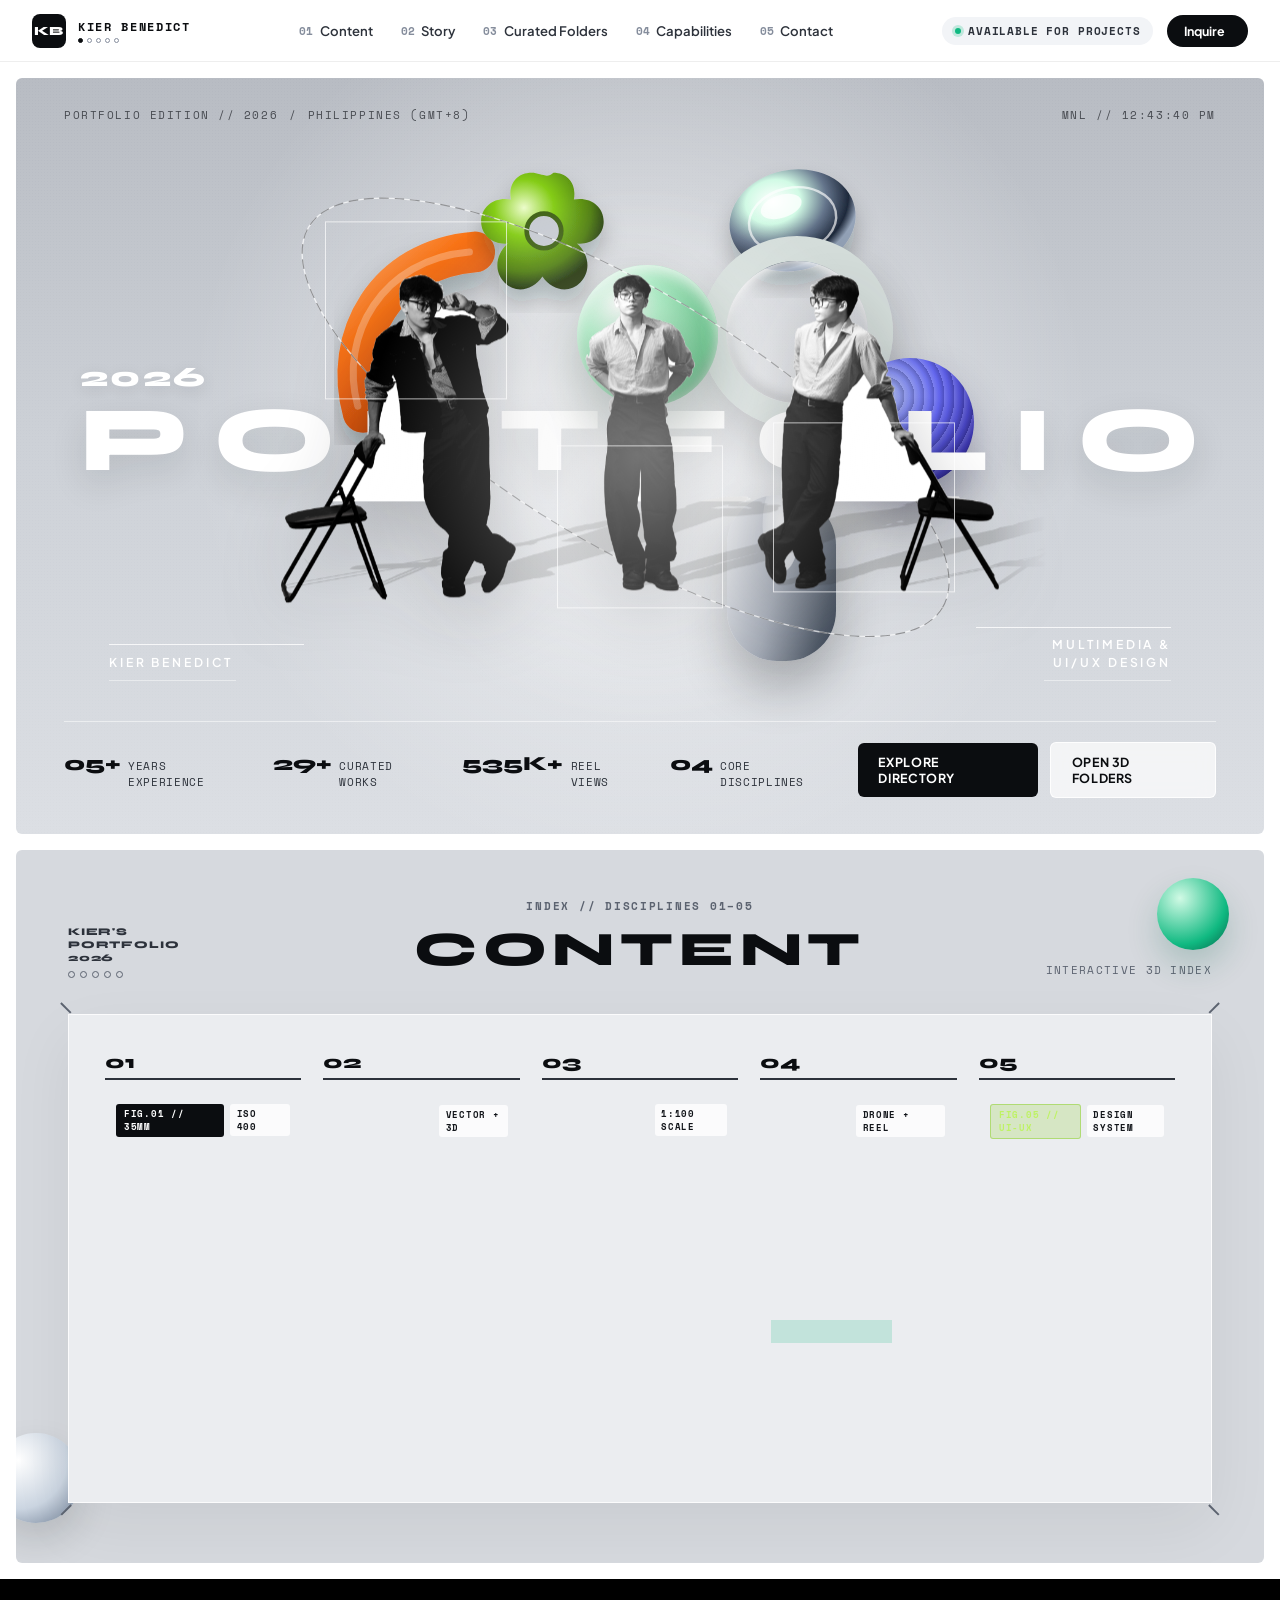
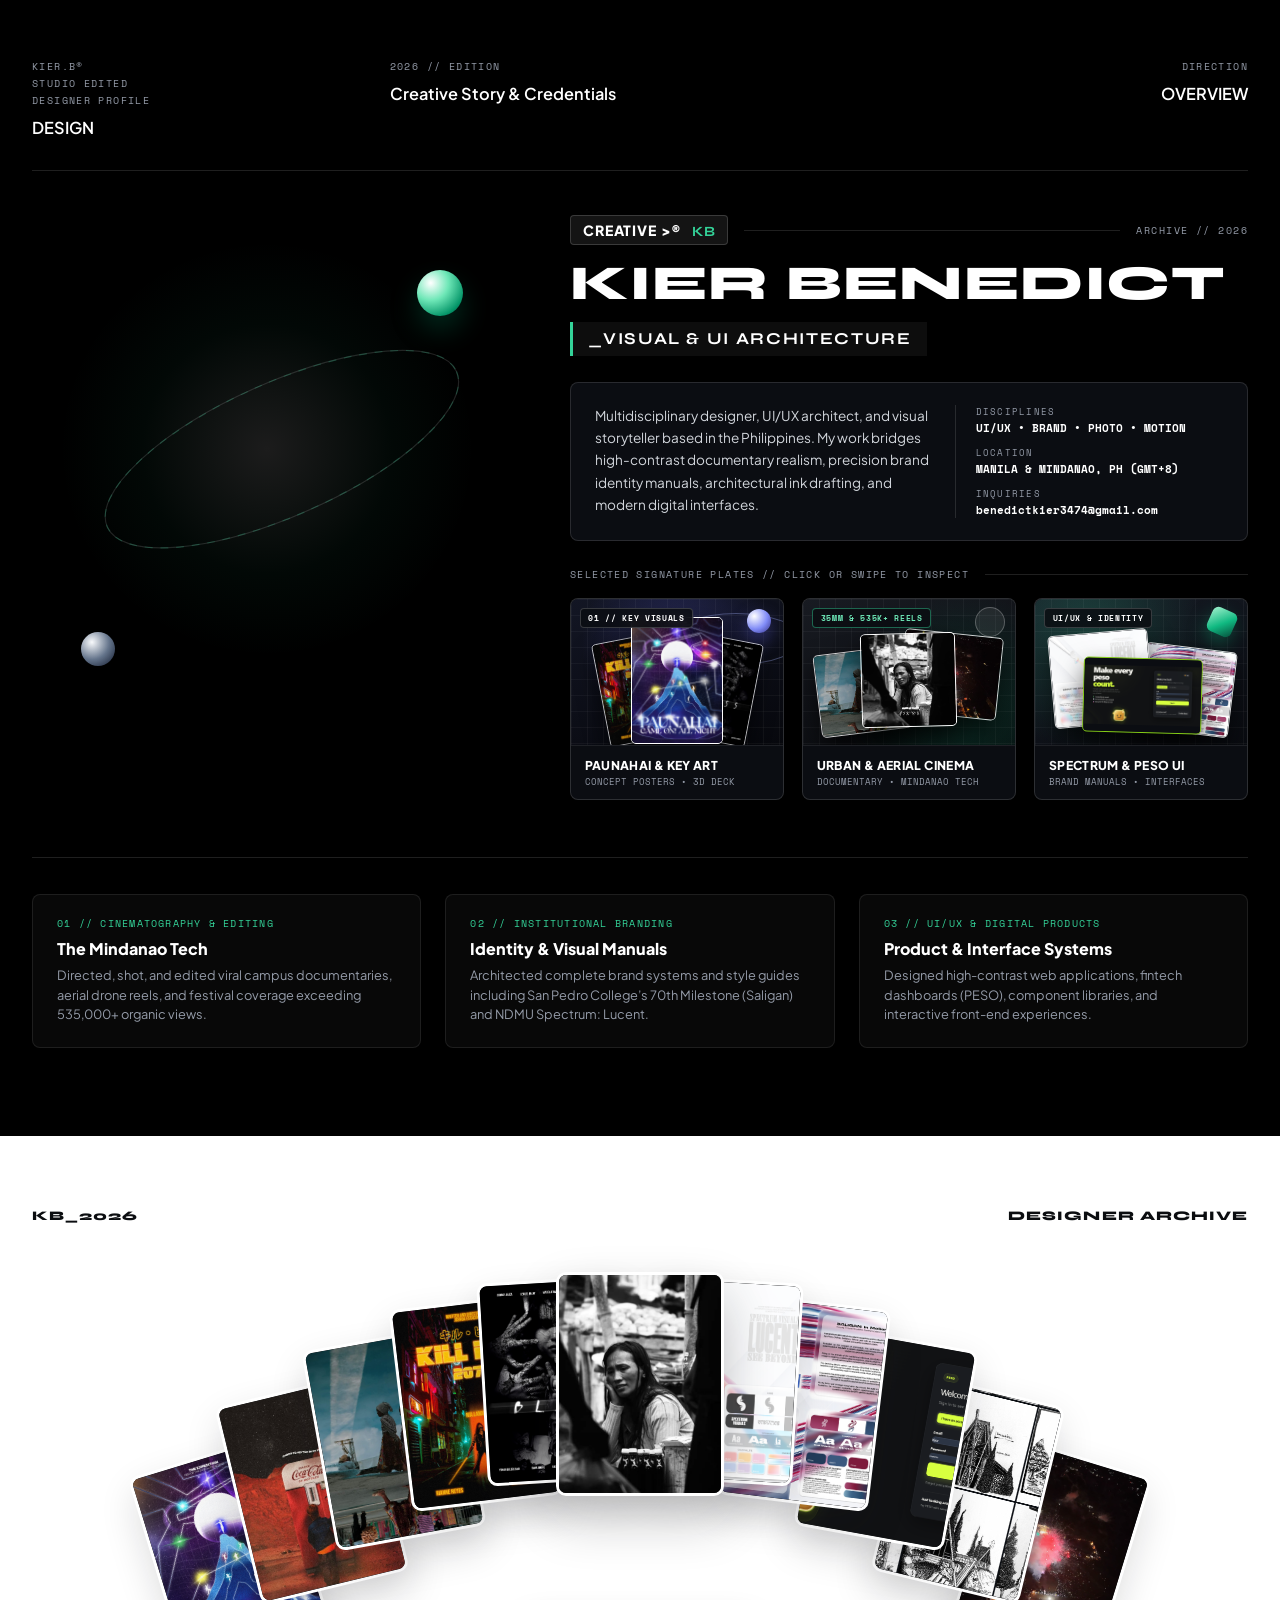
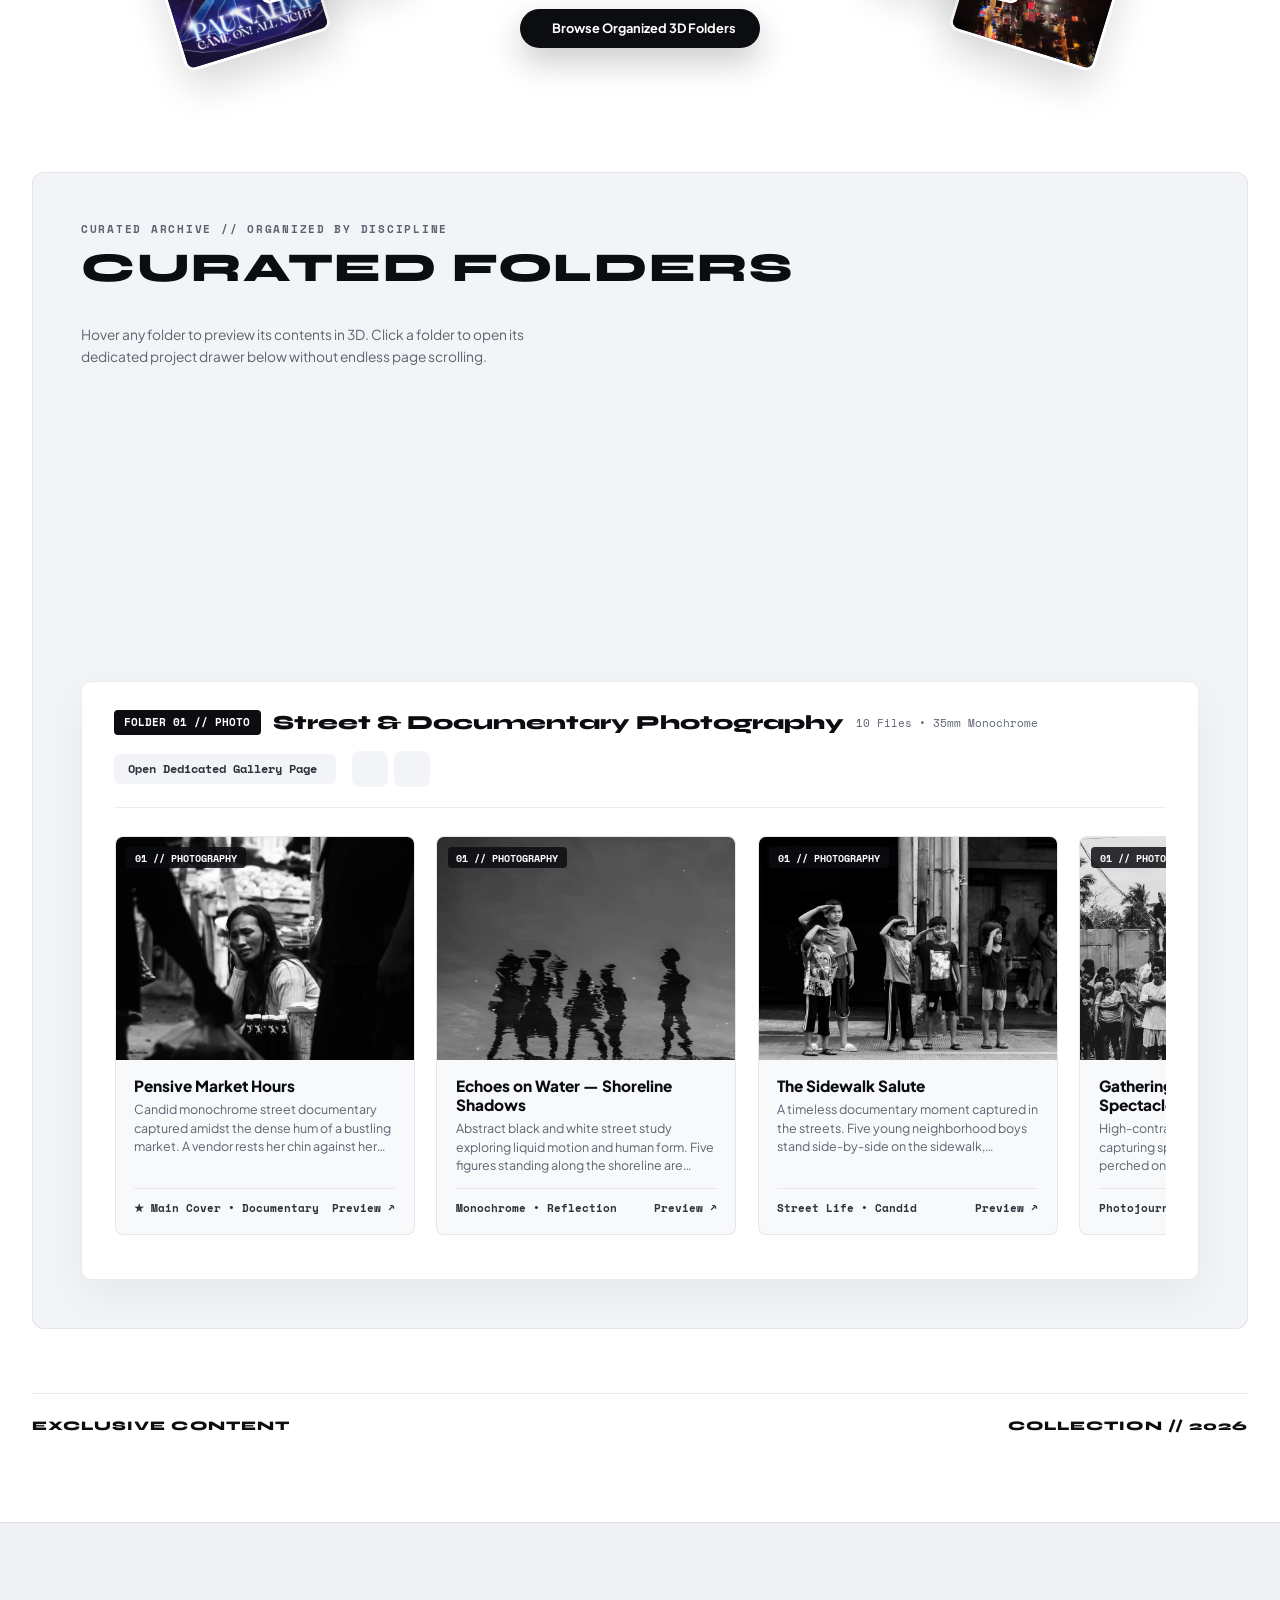
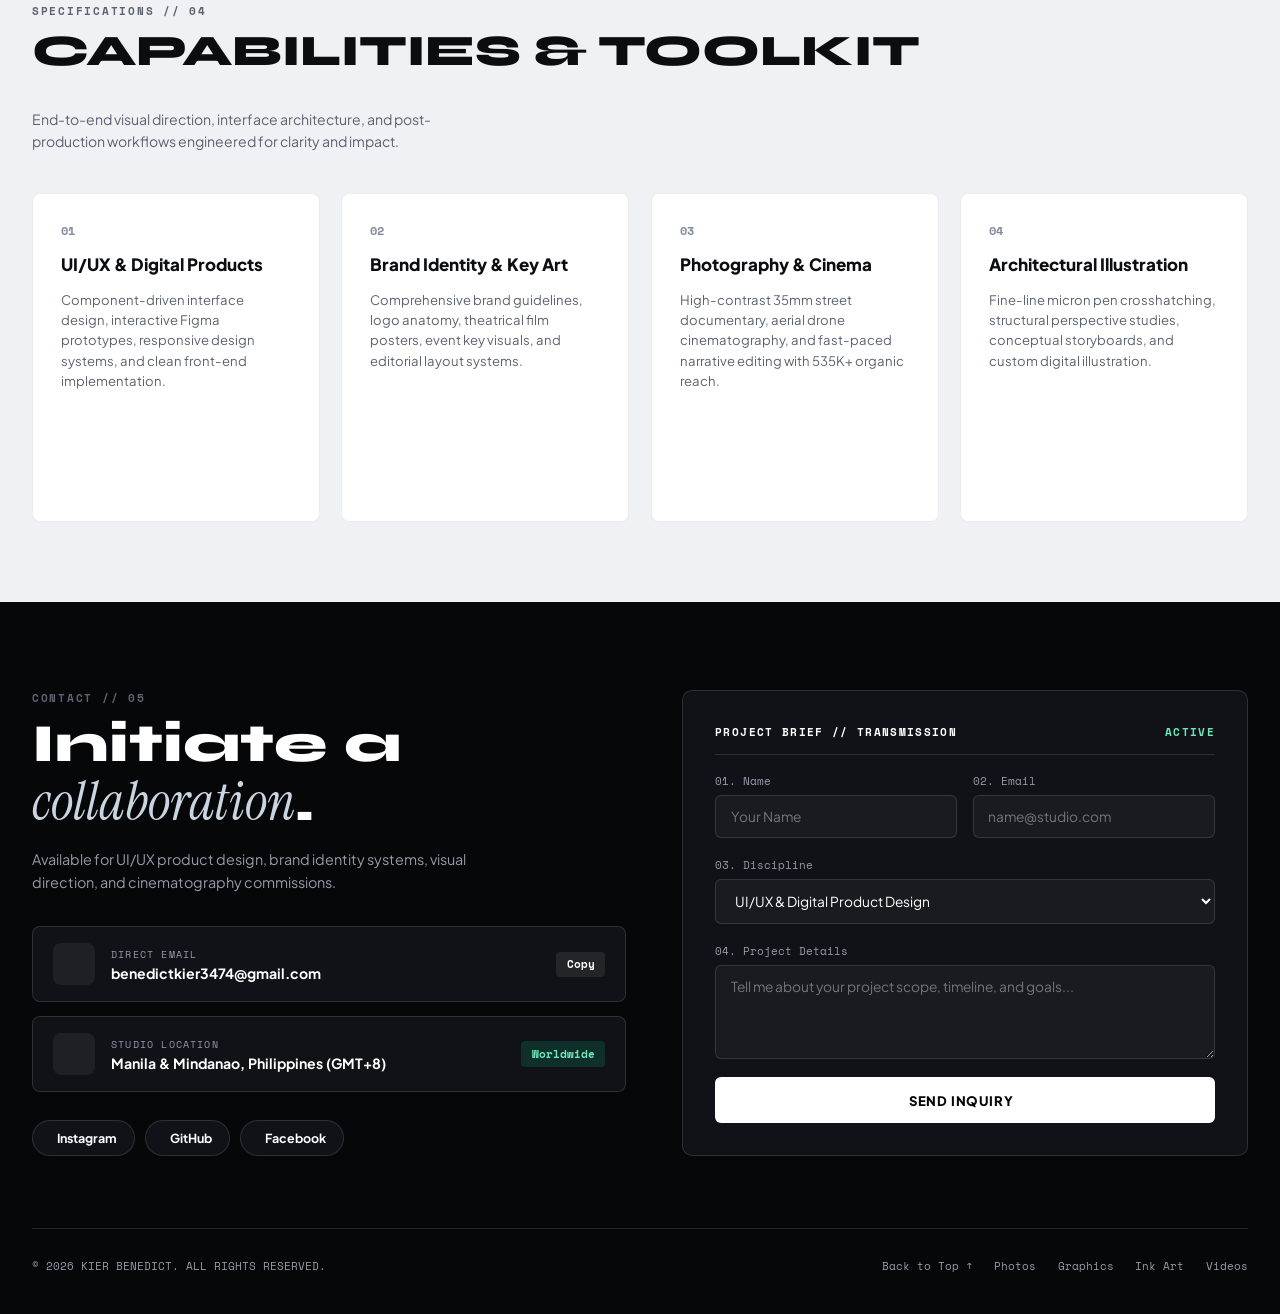
==== commit 2a610bce: "fix: restore studio trio opacity and natural shadows, perfect mobile hero title and 1x3 overview lay" ====
--- a/index.html
+++ b/index.html
@@ -18,7 +18,7 @@
   <link rel="stylesheet" href="https://cdn.jsdelivr.net/npm/remixicon@4.9.0/fonts/remixicon.css">
 
   <!-- Master Stylesheet -->
-  <link rel="stylesheet" href="assets/css/styles.css">
+  <link rel="stylesheet" href="assets/css/styles.css?v=6">
 </head>
 <body>
 
@@ -166,20 +166,20 @@
             <h1 class="hero-display-title" aria-label="PORTFOLIO">
               <span>P</span><span>O</span><span>R</span><span>T</span><span>F</span><span>O</span><span>L</span><span>I</span><span>O</span>
             </h1>
-
-            <!-- Flank Editorial Captions with Hairlines (Left & Right, matching Vibe 1) -->
-            <div class="hero-flanks-row">
-              <div class="hero-flank-box hero-flank-box--left">
-                <span class="flank-line"></span>
-                <span class="flank-name">KIER BENEDICT</span>
-                <span class="flank-line flank-line--bottom"></span>
-              </div>
-
-              <div class="hero-flank-box hero-flank-box--right">
-                <span class="flank-line"></span>
-                <span class="flank-name">MULTIMEDIA &amp;<br>UI/UX DESIGN</span>
-                <span class="flank-line flank-line--bottom"></span>
-              </div>
+          </div>
+
+          <!-- Flank Editorial Captions with Hairlines (Left & Right, matching Vibe 1) -->
+          <div class="hero-flanks-row" data-depth="0.18">
+            <div class="hero-flank-box hero-flank-box--left">
+              <span class="flank-line"></span>
+              <span class="flank-name">KIER BENEDICT</span>
+              <span class="flank-line flank-line--bottom"></span>
+            </div>
+
+            <div class="hero-flank-box hero-flank-box--right">
+              <span class="flank-line"></span>
+              <span class="flank-name">MULTIMEDIA &amp;<br>UI/UX DESIGN</span>
+              <span class="flank-line flank-line--bottom"></span>
             </div>
           </div>
 
@@ -197,7 +197,7 @@
           <!-- LAYER 4 (Foreground Centerpiece: Ultra-HD Triple-Pose Studio Cutout - Perfectly Centered) -->
           <div class="hero-subject-stage" data-depth="0.22">
             <img
-              src="assets/img/kier-triptych-uhd.png?v=3"
+              src="assets/img/kier-triptych-uhd.png?v=4"
               alt="Kier Benedict in three studio poses with folding chairs"
               class="hero-triptych-uhd"
               width="2700"
@@ -613,7 +613,7 @@
 
               <!-- 3. Bespoke Signature Cover Art Plates with Subtle 3D Animation -->
               <div class="noir-showcase-header">
-                <span>SELECTED SIGNATURE PLATES // CLICK TO INSPECT</span>
+                <span>SELECTED SIGNATURE PLATES // CLICK OR SWIPE TO INSPECT</span>
                 <span class="noir-showcase-line"></span>
               </div>
 
--- a/assets/css/styles.css
+++ b/assets/css/styles.css
@@ -446,13 +446,19 @@
 
 /* Left & Right Flank Captions with Hairlines (Matching Vibe 1) */
 .hero-flanks-row {
+  position: absolute;
+  bottom: 2rem;
+  left: clamp(1rem, 3.5vw, 3.5rem);
+  right: clamp(1rem, 3.5vw, 3.5rem);
   display: flex;
   justify-content: space-between;
-  align-items: flex-start;
-  margin-top: 1.35rem;
+  align-items: flex-end;
+  z-index: 5;
+  pointer-events: none;
 }
 
 .hero-flank-box {
+  pointer-events: auto;
   width: clamp(130px, 16vw, 195px);
   display: flex;
   flex-direction: column;
@@ -3490,7 +3496,8 @@
 
 @media (max-width: 820px) {
   .header-inner {
-    padding: 0.8rem 1.25rem;
+    padding: 0.75rem 1rem;
+    gap: 0.75rem;
   }
 
   .primary-nav,
@@ -3502,62 +3509,126 @@
     display: grid;
   }
 
-  /* Spacious Mobile Hero */
+  /* Spacious Mobile Hero with Perfect Title Sizing & Uncluttered Stage */
   .hero-section {
     padding: 10px 10px 0;
   }
 
   .hero-frame {
     min-height: auto;
-    padding: 1.5rem 1.35rem 1.75rem;
-    gap: 1.5rem;
+    padding: 1.25rem 1.15rem 1.5rem;
+    gap: 1.25rem;
   }
 
   .hero-topbar {
-    font-size: 0.64rem;
+    font-size: 0.62rem;
     flex-wrap: wrap;
-    gap: 0.5rem;
+    gap: 0.45rem;
   }
 
   .hero-center-stage {
-    min-height: 360px;
-    padding: 1.5rem 0;
+    min-height: 460px;
+    padding: 0.5rem 0 1rem;
+    display: flex;
+    flex-direction: column;
+    justify-content: space-between;
+    align-items: center;
+    position: relative;
   }
 
   .hero-typography-layer {
     padding: 0;
+    width: 100%;
+    display: flex;
+    flex-direction: column;
+    justify-content: flex-start;
+    pointer-events: none;
+    position: static;
+  }
+
+  .hero-year-wrap {
+    margin-bottom: 0.1rem;
+    text-align: left;
+  }
+
+  .hero-year-text {
+    font-size: 0.92rem;
+    letter-spacing: 0.08em;
   }
 
   .hero-display-title {
-    font-size: clamp(1.9rem, 9.2vw, 3.4rem);
+    font-size: clamp(1.15rem, 5.4vw, 1.45rem);
+    letter-spacing: 0.01em;
+    justify-content: space-between;
+    line-height: 0.95;
+    text-shadow: 0 4px 18px rgba(0, 0, 0, 0.12);
+    width: 100%;
+    max-width: 100%;
+    box-sizing: border-box;
+  }
+
+  .hero-subject-stage {
+    position: absolute;
+    width: 96%;
+    max-width: 390px;
+    left: 50%;
+    top: 50%;
+    transform: translate(-50%, -44%);
+    z-index: 3;
+    pointer-events: auto;
   }
 
   .hero-flanks-row {
-    margin-top: 1rem;
+    position: absolute;
+    bottom: 0.5rem;
+    left: 0.85rem;
+    right: 0.85rem;
+    margin-top: 0;
+    padding: 0;
+    display: flex;
+    justify-content: space-between;
+    align-items: flex-end;
+    z-index: 6;
   }
 
   .hero-flank-box {
-    width: 44%;
+    width: auto;
+    max-width: 48%;
+    background: rgba(255, 255, 255, 0.9);
+    backdrop-filter: blur(10px);
+    -webkit-backdrop-filter: blur(10px);
+    border: 1px solid rgba(255, 255, 255, 0.96);
+    border-radius: 5px;
+    padding: 0.35rem 0.58rem;
+    box-shadow: 0 4px 14px rgba(18, 21, 26, 0.08);
+  }
+
+  .flank-line {
+    display: none;
   }
 
   .flank-name {
-    font-size: 0.66rem;
-    letter-spacing: 0.16em;
-  }
-
-  .hero-subject-stage {
-    width: 98%;
-    top: 52%;
-  }
-
-  /* Scale 3D Sculptures Harmoniously on Mobile */
-  .sculpture-3d--orange-arc { width: 115px; left: 8%; top: 18%; }
-  .sculpture-3d--green-clover { width: 92px; left: 28%; top: 6%; }
-  .sculpture-3d--chrome-pod { width: 96px; right: 16%; top: 6%; }
-  .sculpture-3d--terrazzo-ring { width: 95px; height: 95px; border-width: 14px; right: 12%; top: 24%; }
-  .sculpture-3d--violet-orb { width: 68px; height: 68px; right: 8%; top: 44%; }
-  .sculpture-3d--concrete-cyl { width: 58px; height: 92px; right: 22%; bottom: 10%; }
-  .sculpture-3d--glass-sphere { width: 74px; height: 74px; left: 42%; top: 24%; }
+    font-size: 0.6rem;
+    font-weight: 700;
+    letter-spacing: 0.14em;
+    color: #0b0d12;
+    line-height: 1.25;
+  }
+
+  .flank-meta {
+    font-size: 0.5rem;
+    color: rgba(18, 21, 26, 0.62);
+    letter-spacing: 0.1em;
+  }
+
+  /* Scale and reposition 3D Sculptures Harmoniously on Mobile so they don't cover Kier or the typography */
+  .sculpture-3d--orange-arc { width: 52px; left: -16px; top: 12%; opacity: 0.65; }
+  .sculpture-3d--green-clover { width: 42px; left: 8%; top: -4%; opacity: 0.72; }
+  .sculpture-3d--chrome-pod { width: 50px; right: 2%; top: -4%; opacity: 0.72; }
+  .sculpture-3d--terrazzo-ring { width: 58px; height: 58px; border-width: 8px; right: -12px; top: 18%; opacity: 0.65; }
+  .sculpture-3d--violet-orb { width: 38px; height: 38px; right: 2%; top: 44%; opacity: 0.65; }
+  .sculpture-3d--concrete-cyl { width: 36px; height: 56px; right: 6%; bottom: 6%; opacity: 0.6; }
+  .sculpture-3d--glass-sphere { display: none !important; } /* Clear sphere off Kier's chest */
 
   .hero-bottombar {
     flex-direction: column;
@@ -3585,26 +3656,40 @@
 
   /* ========================================================================
      MOBILE 01–05 CONTENT DIRECTORY
-     Preserves PC 3-Column Header + Corner-Ticked Slab + Paired 2-Column Grid
+     Clean Architectural 2-Row Stack for Mobile Content Header
      ======================================================================== */
   .content-directory {
     padding: 10px;
   }
 
   .content-directory__canvas {
-    padding: 1.75rem 1rem 2rem;
-  }
-
-  /* Keep the PC 3-Column Header Layout Scaled Down on Mobile */
+    padding: 1.5rem 0.85rem 1.75rem;
+  }
+
   .content-dir-header {
-    grid-template-columns: 1fr auto 1fr;
-    align-items: end;
+    display: grid;
+    grid-template-columns: 1fr 1fr;
+    grid-template-rows: auto auto;
+    align-items: center;
+    row-gap: 0.85rem;
+    column-gap: 0.5rem;
+    margin-bottom: 1.5rem;
+    width: 100%;
+  }
+
+  .studio-mini-stamp {
+    grid-column: 1;
+    grid-row: 1;
+    display: flex;
+    align-items: center;
     gap: 0.5rem;
-    margin-bottom: 1.35rem;
+    justify-self: start;
   }
 
   .studio-mini-stamp span {
-    font-size: 0.52rem;
+    font-size: 0.56rem;
+    line-height: 1.15;
+    letter-spacing: 0.08em;
   }
 
   .stamp-circles i {
@@ -3612,18 +3697,49 @@
     height: 5px;
   }
 
-  .eyebrow-mono {
-    font-size: 0.56rem;
-    letter-spacing: 0.12em;
+  .floating-3d-accent {
+    display: none !important;
+  }
+
+  .content-dir-meta {
+    grid-column: 2;
+    grid-row: 1;
+    justify-self: end;
+    text-align: right;
+    font-size: 0.5rem;
+    letter-spacing: 0.06em;
+    max-width: 110px;
+    line-height: 1.25;
+  }
+
+  .content-dir-meta span {
+    white-space: normal;
+    display: block;
+  }
+
+  .content-dir-title-wrap {
+    grid-column: 1 / -1;
+    grid-row: 2;
+    text-align: center;
+    display: flex;
+    flex-direction: column;
+    align-items: center;
+    gap: 0.25rem;
+    width: 100%;
+  }
+
+  .content-dir-title-wrap .eyebrow-mono {
+    font-size: 0.6rem;
+    letter-spacing: 0.14em;
   }
 
   .content-dir-title {
-    font-size: clamp(1.45rem, 6vw, 2.2rem);
-  }
-
-  .content-dir-meta {
-    font-size: 0.52rem;
-    letter-spacing: 0.08em;
+    font-size: clamp(1.35rem, 6.2vw, 1.85rem);
+    letter-spacing: 0.05em;
+    line-height: 1;
+    margin: 0;
+    width: 100%;
+    text-align: center;
   }
 
   .content-slab {
@@ -3704,15 +3820,79 @@
     height: clamp(440px, 58vh, 520px);
   }
 
+  .noir-display-main {
+    font-size: clamp(1.42rem, 6.2vw, 2.1rem);
+    letter-spacing: 0.02em;
+    line-height: 1.08;
+    word-break: break-word;
+  }
+
+  /* ========================================================================
+     SECTION 02 (NOIR OVERVIEW): 1x3 SIDE-BY-SIDE MOBILE LAYOUT
+     Organizes the 3 signature squares and 3 telemetry info cards side-by-side
+     in compact horizontal swipe tracks to eliminate endless vertical scrolling!
+     ======================================================================== */
   .noir-showcase-trio {
-    grid-template-columns: repeat(3, minmax(0, 1fr));
-    gap: 0.75rem;
+    display: flex;
+    flex-direction: row;
+    gap: 0.85rem;
+    overflow-x: auto;
+    scroll-snap-type: x mandatory;
+    -webkit-overflow-scrolling: touch;
+    padding: 0.35rem 0.35rem 0.85rem;
+    margin: 0 -0.5rem;
+    padding-left: 0.5rem;
+    padding-right: 0.5rem;
+  }
+
+  .noir-showcase-trio::-webkit-scrollbar,
+  .noir-credentials-grid::-webkit-scrollbar {
+    height: 4px;
+  }
+  .noir-showcase-trio::-webkit-scrollbar-track,
+  .noir-credentials-grid::-webkit-scrollbar-track {
+    background: rgba(255, 255, 255, 0.05);
+    border-radius: 4px;
+  }
+  .noir-showcase-trio::-webkit-scrollbar-thumb {
+    background: var(--neon-cyan);
+    border-radius: 4px;
+  }
+  .noir-credentials-grid::-webkit-scrollbar-thumb {
+    background: rgba(255, 255, 255, 0.28);
+    border-radius: 4px;
+  }
+
+  .noir-editorial-card.sig-plate {
+    flex: 0 0 clamp(225px, 72vw, 265px);
+    scroll-snap-align: start;
+  }
+
+  .sig-plate__stage {
+    aspect-ratio: 16 / 11;
   }
 
   .noir-credentials-grid {
-    grid-template-columns: 1fr;
-    gap: 1rem;
-    padding-top: 1.75rem;
+    display: flex;
+    flex-direction: row;
+    gap: 0.85rem;
+    overflow-x: auto;
+    scroll-snap-type: x mandatory;
+    -webkit-overflow-scrolling: touch;
+    padding: 0.35rem 0.35rem 0.85rem;
+    margin: 0 -0.5rem;
+    padding-left: 0.5rem;
+    padding-right: 0.5rem;
+    border-top: 1px solid rgba(255, 255, 255, 0.12);
+    padding-top: 1.5rem;
+  }
+
+  .credential-box {
+    flex: 0 0 clamp(235px, 75vw, 285px);
+    scroll-snap-align: start;
+    padding: 1.15rem 1.25rem;
+    background: rgba(255, 255, 255, 0.04);
+    border: 1px solid rgba(255, 255, 255, 0.1);
   }
 
   /* ========================================================================
@@ -3815,14 +3995,17 @@
     right: 0.75rem;
   }
 
-  /* Keep the 3-plate custom cover art showcase row clean on phones */
-  .noir-showcase-trio {
-    grid-template-columns: 1fr;
-    gap: 1rem;
+  /* 1x3 Side-by-side layout for signature squares & credentials on small phones */
+  .noir-editorial-card.sig-plate {
+    flex: 0 0 clamp(205px, 68vw, 245px);
   }
 
   .sig-plate__stage {
-    aspect-ratio: 16 / 9.5;
+    aspect-ratio: 16 / 10.5;
+  }
+
+  .credential-box {
+    flex: 0 0 clamp(220px, 72vw, 260px);
   }
 
   .folders-3d-grid {
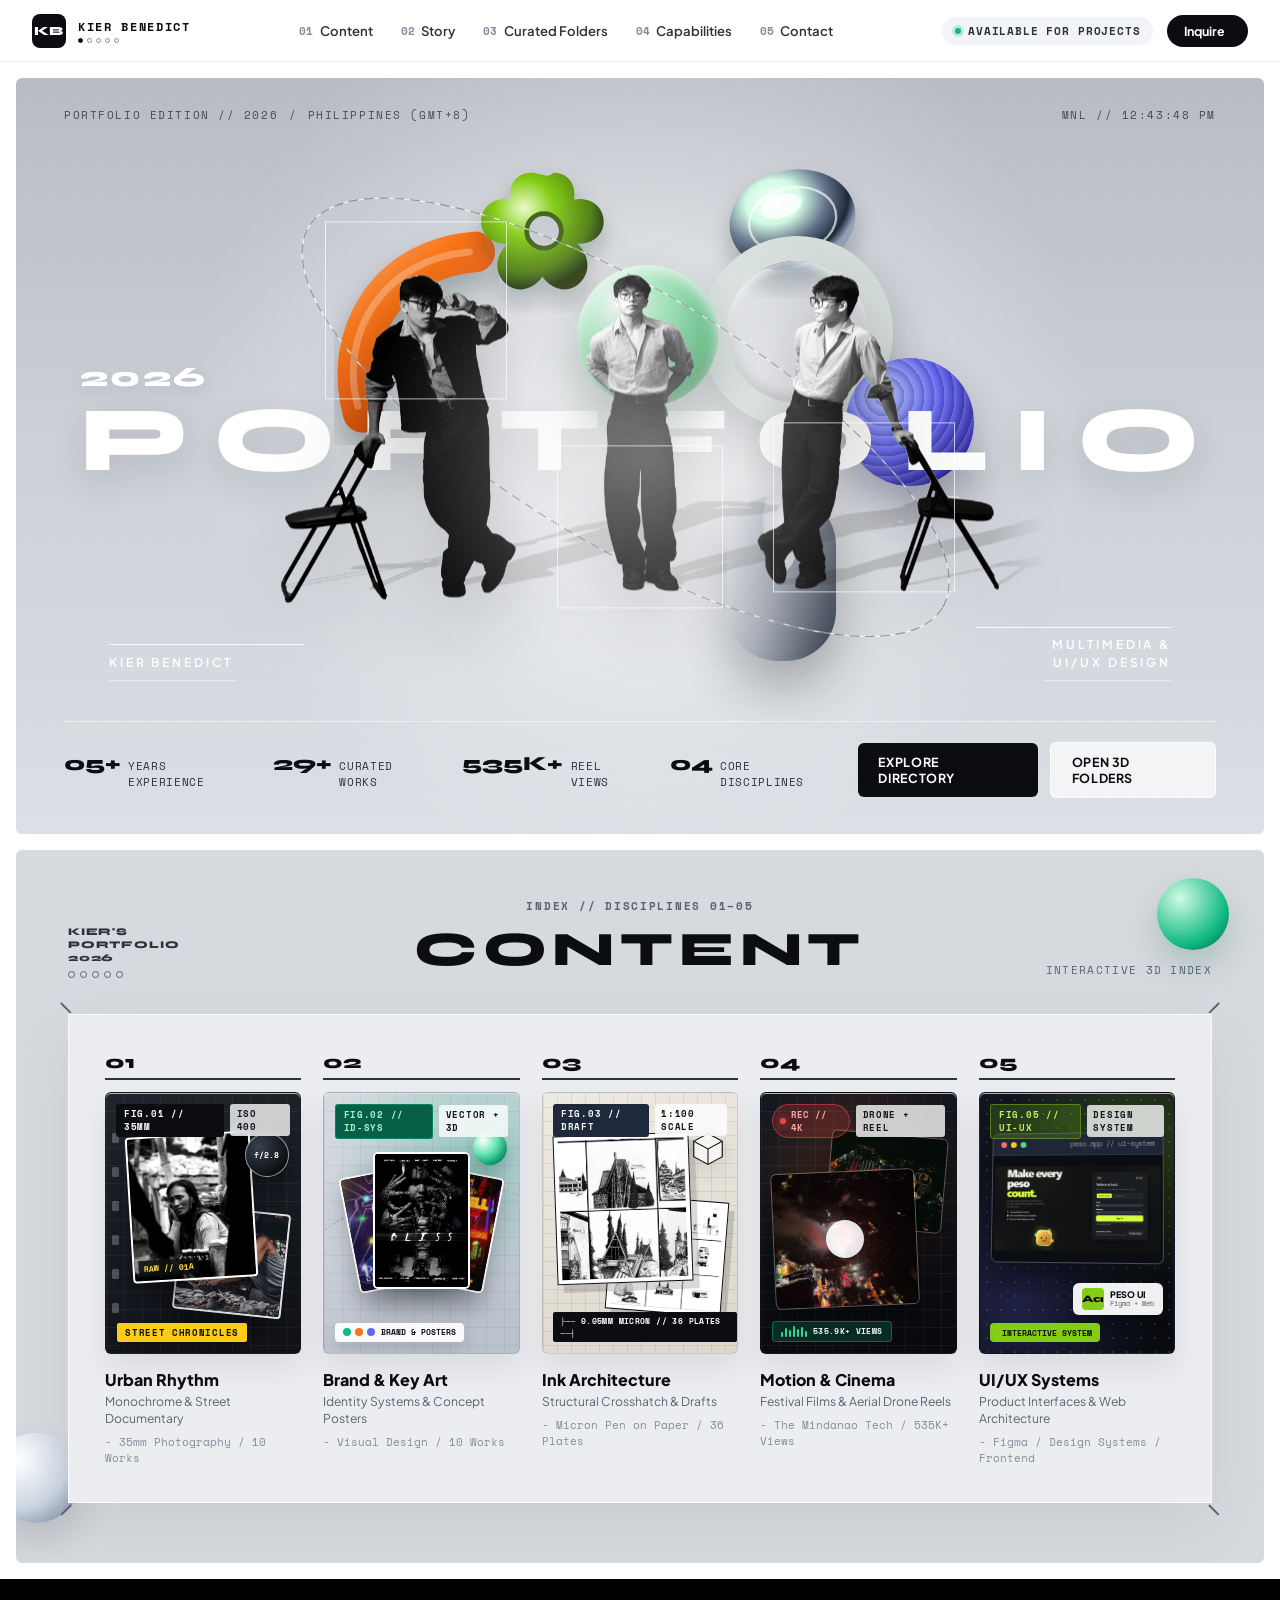
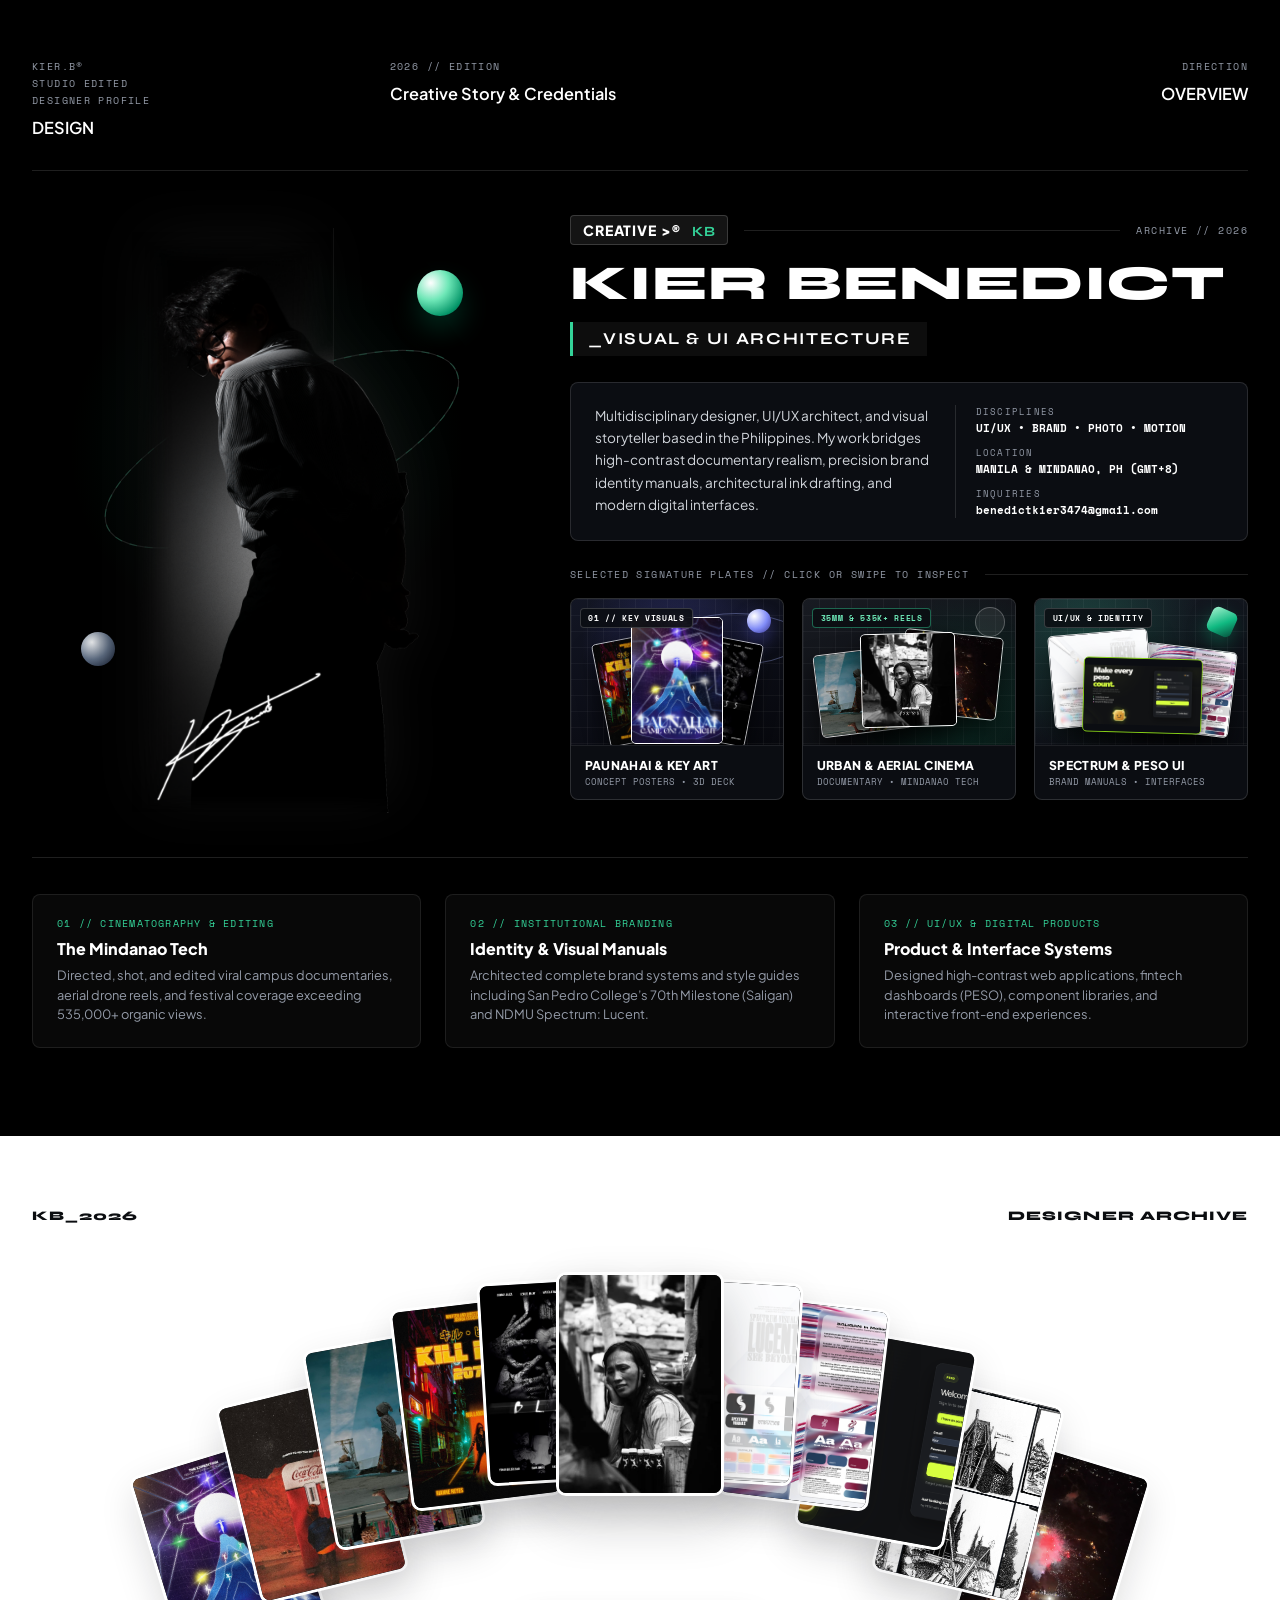
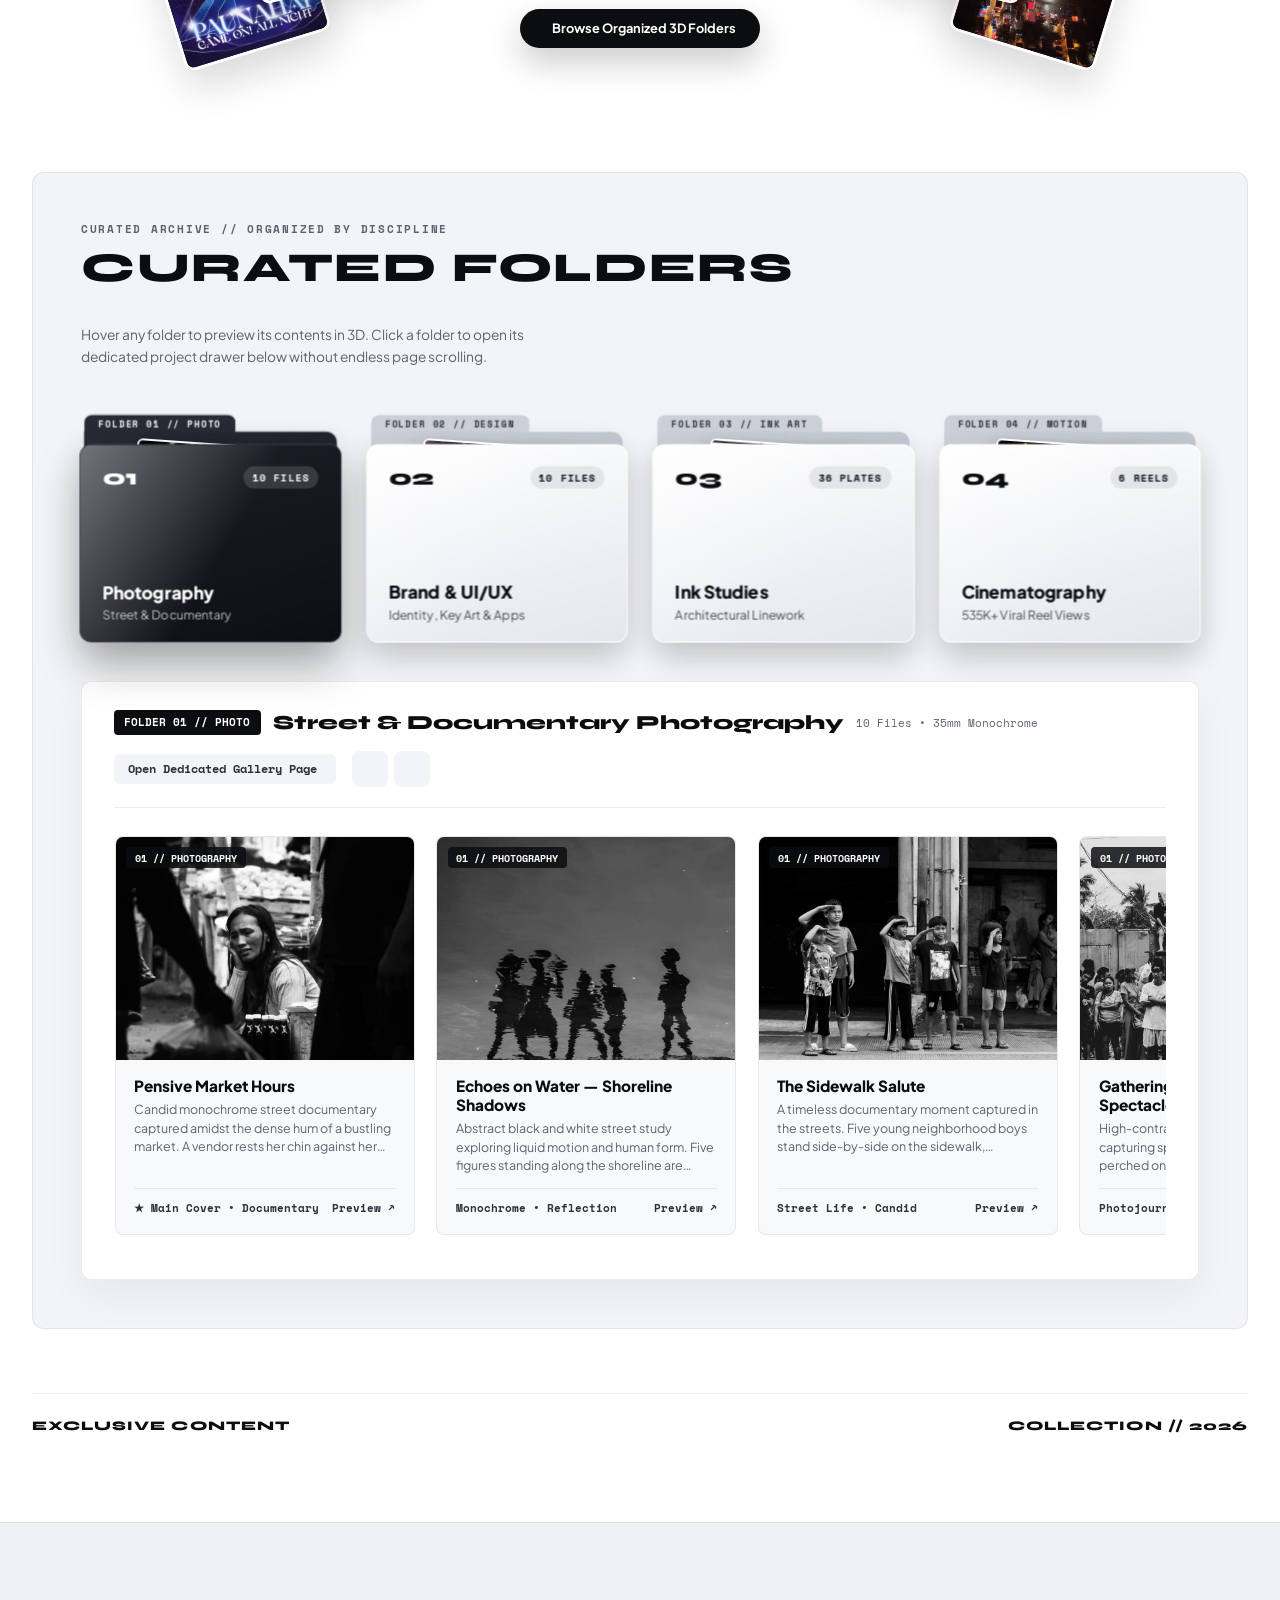
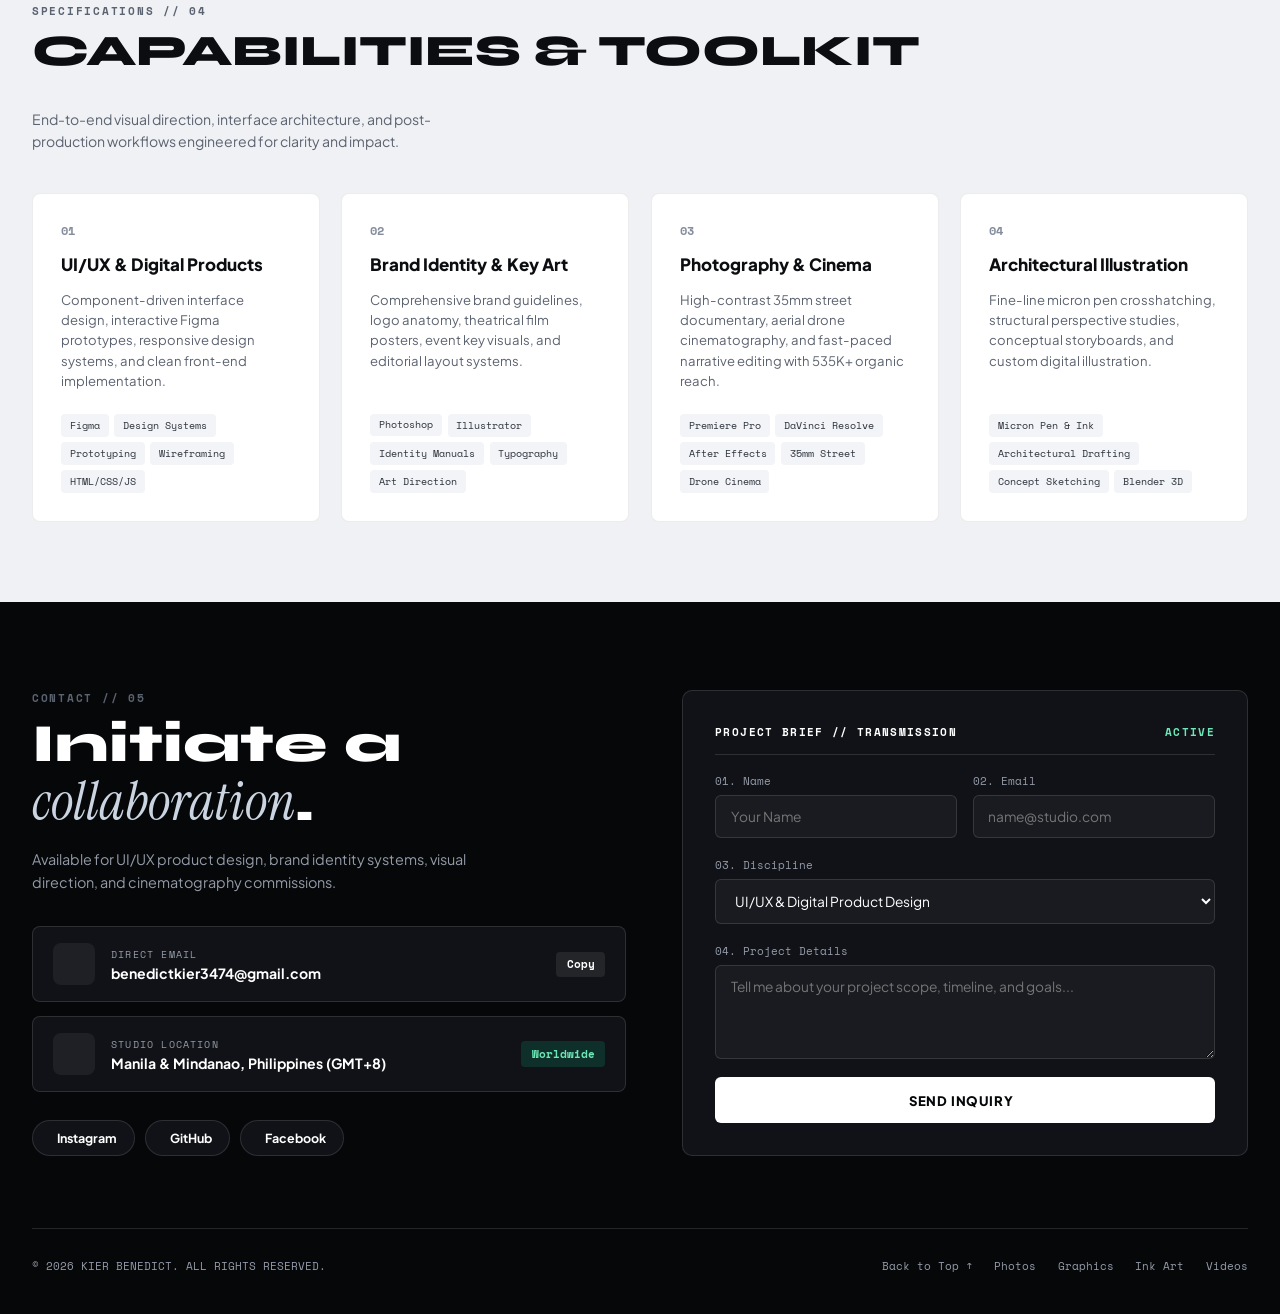
==== commit d2d501e3: "fix: remove enclosed white bg pockets in hero trio and center mobile noir overview portrait" ====
--- a/index.html
+++ b/index.html
@@ -18,7 +18,7 @@
   <link rel="stylesheet" href="https://cdn.jsdelivr.net/npm/remixicon@4.9.0/fonts/remixicon.css">
 
   <!-- Master Stylesheet -->
-  <link rel="stylesheet" href="assets/css/styles.css?v=6">
+  <link rel="stylesheet" href="assets/css/styles.css?v=7">
 </head>
 <body>
 
@@ -197,7 +197,7 @@
           <!-- LAYER 4 (Foreground Centerpiece: Ultra-HD Triple-Pose Studio Cutout - Perfectly Centered) -->
           <div class="hero-subject-stage" data-depth="0.22">
             <img
-              src="assets/img/kier-triptych-uhd.png?v=4"
+              src="assets/img/kier-triptych-uhd.png?v=5"
               alt="Kier Benedict in three studio poses with folding chairs"
               class="hero-triptych-uhd"
               width="2700"
--- a/assets/css/styles.css
+++ b/assets/css/styles.css
@@ -3779,16 +3779,23 @@
   }
 
   /* ========================================================================
-     MOBILE NOIR STORY SECTION (Unobstructed Portrait + Organized Story)
+     MOBILE NOIR STORY SECTION (Unobstructed Centered Portrait + Organized Story)
      ======================================================================== */
   .noir-story-section {
-    padding: 3.5rem 1.25rem;
+    padding: 3.25rem 1.15rem;
+    overflow-x: hidden;
+  }
+
+  .noir-story-section__canvas {
+    width: 100%;
+    max-width: 100%;
   }
 
   .noir-meta-header {
     grid-template-columns: 1fr 1.2fr 0.8fr;
     gap: 0.75rem;
     padding-bottom: 1.35rem;
+    width: 100%;
   }
 
   .noir-micro {
@@ -3801,23 +3808,57 @@
 
   .noir-main-stage {
     gap: 2.25rem;
-    padding-top: 1.75rem;
+    padding-top: 1.5rem;
+    width: 100%;
+    max-width: 100%;
+    min-width: 0;
   }
 
   .noir-split-stage {
-    grid-template-columns: 1fr;
-    gap: 2rem;
+    grid-template-columns: minmax(0, 1fr);
+    gap: 1.85rem;
+    width: 100%;
+    max-width: 100%;
+    justify-items: center;
+  }
+
+  .noir-editorial-column {
+    min-width: 0;
+    width: 100%;
+    max-width: 100%;
   }
 
   .noir-portrait-popout {
-    min-height: 460px;
-    max-width: 440px;
+    min-height: 400px;
+    max-width: 310px;
     width: 100%;
     margin: 0 auto;
+    display: flex;
+    align-items: flex-end;
+    justify-content: center;
+  }
+
+  .noir-rim-glow {
+    width: 260px;
+    height: 260px;
+    left: 50%;
+    top: 8%;
+    transform: translateX(-50%);
+  }
+
+  .noir-portrait-figure {
+    width: 100%;
+    display: flex;
+    align-items: flex-end;
+    justify-content: center;
   }
 
   .noir-portrait-uhd {
-    height: clamp(440px, 58vh, 520px);
+    height: clamp(380px, 52vh, 450px);
+    width: auto;
+    max-width: 100%;
+    margin: 0 auto;
+    display: block;
   }
 
   .noir-display-main {
@@ -3836,13 +3877,14 @@
     display: flex;
     flex-direction: row;
     gap: 0.85rem;
+    width: 100%;
+    max-width: 100%;
     overflow-x: auto;
     scroll-snap-type: x mandatory;
     -webkit-overflow-scrolling: touch;
-    padding: 0.35rem 0.35rem 0.85rem;
-    margin: 0 -0.5rem;
-    padding-left: 0.5rem;
-    padding-right: 0.5rem;
+    padding: 0.35rem 0.15rem 0.85rem;
+    margin: 0;
+    box-sizing: border-box;
   }
 
   .noir-showcase-trio::-webkit-scrollbar,
@@ -3876,15 +3918,15 @@
     display: flex;
     flex-direction: row;
     gap: 0.85rem;
+    width: 100%;
+    max-width: 100%;
     overflow-x: auto;
     scroll-snap-type: x mandatory;
     -webkit-overflow-scrolling: touch;
-    padding: 0.35rem 0.35rem 0.85rem;
-    margin: 0 -0.5rem;
-    padding-left: 0.5rem;
-    padding-right: 0.5rem;
+    padding: 1.5rem 0.15rem 0.85rem;
+    margin: 0;
     border-top: 1px solid rgba(255, 255, 255, 0.12);
-    padding-top: 1.5rem;
+    box-sizing: border-box;
   }
 
   .credential-box {
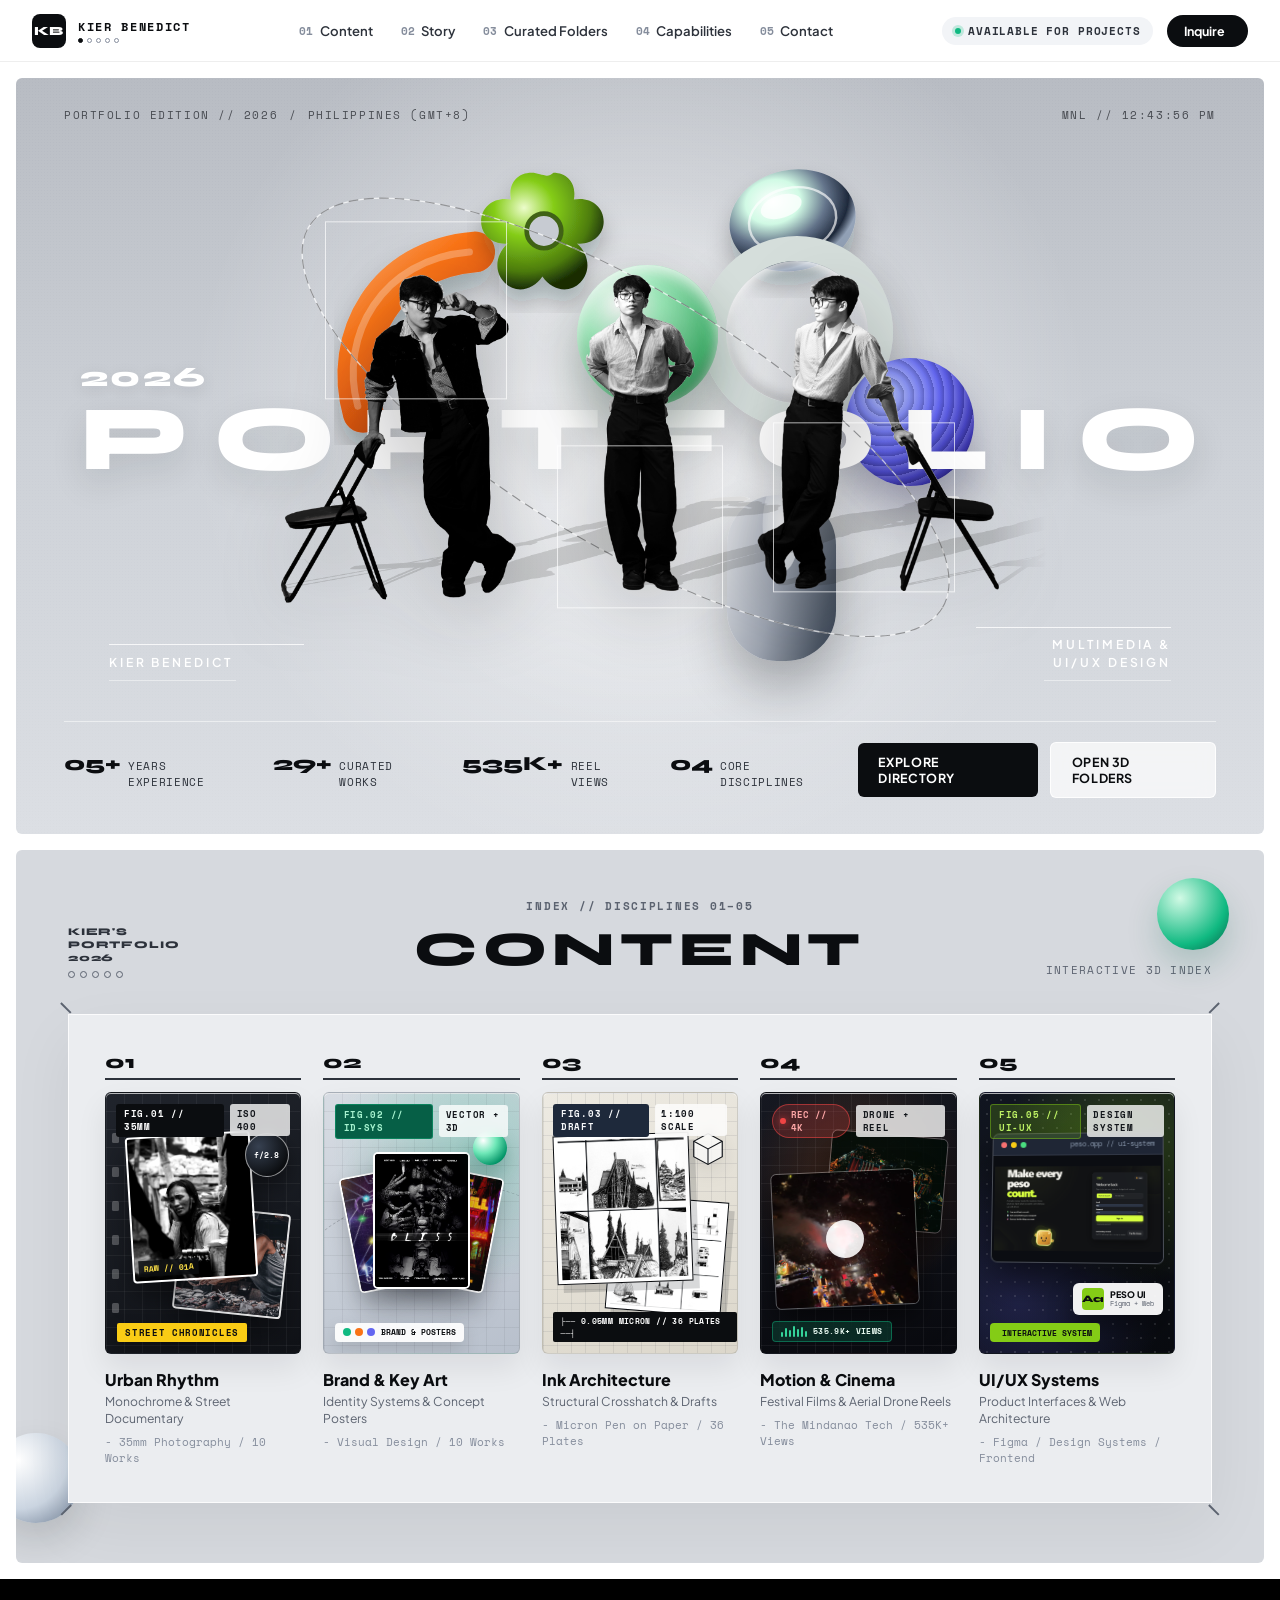
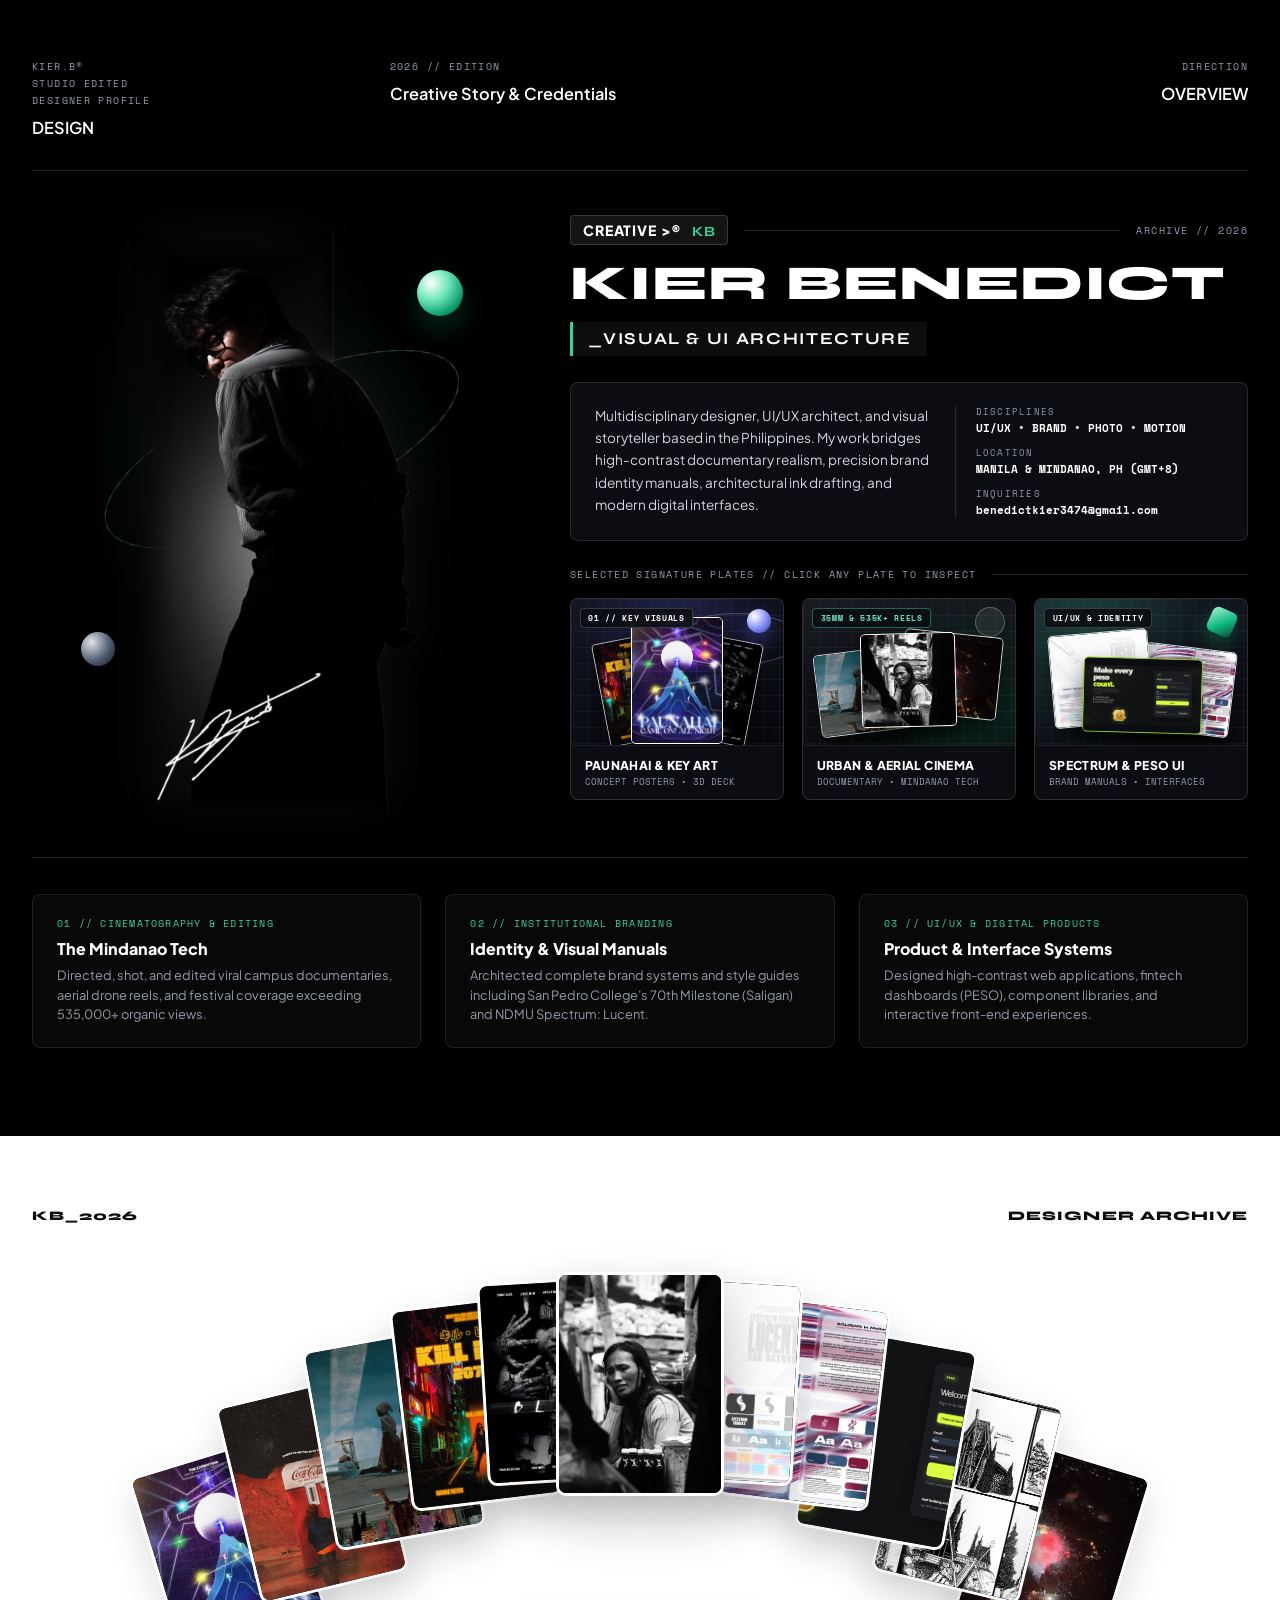
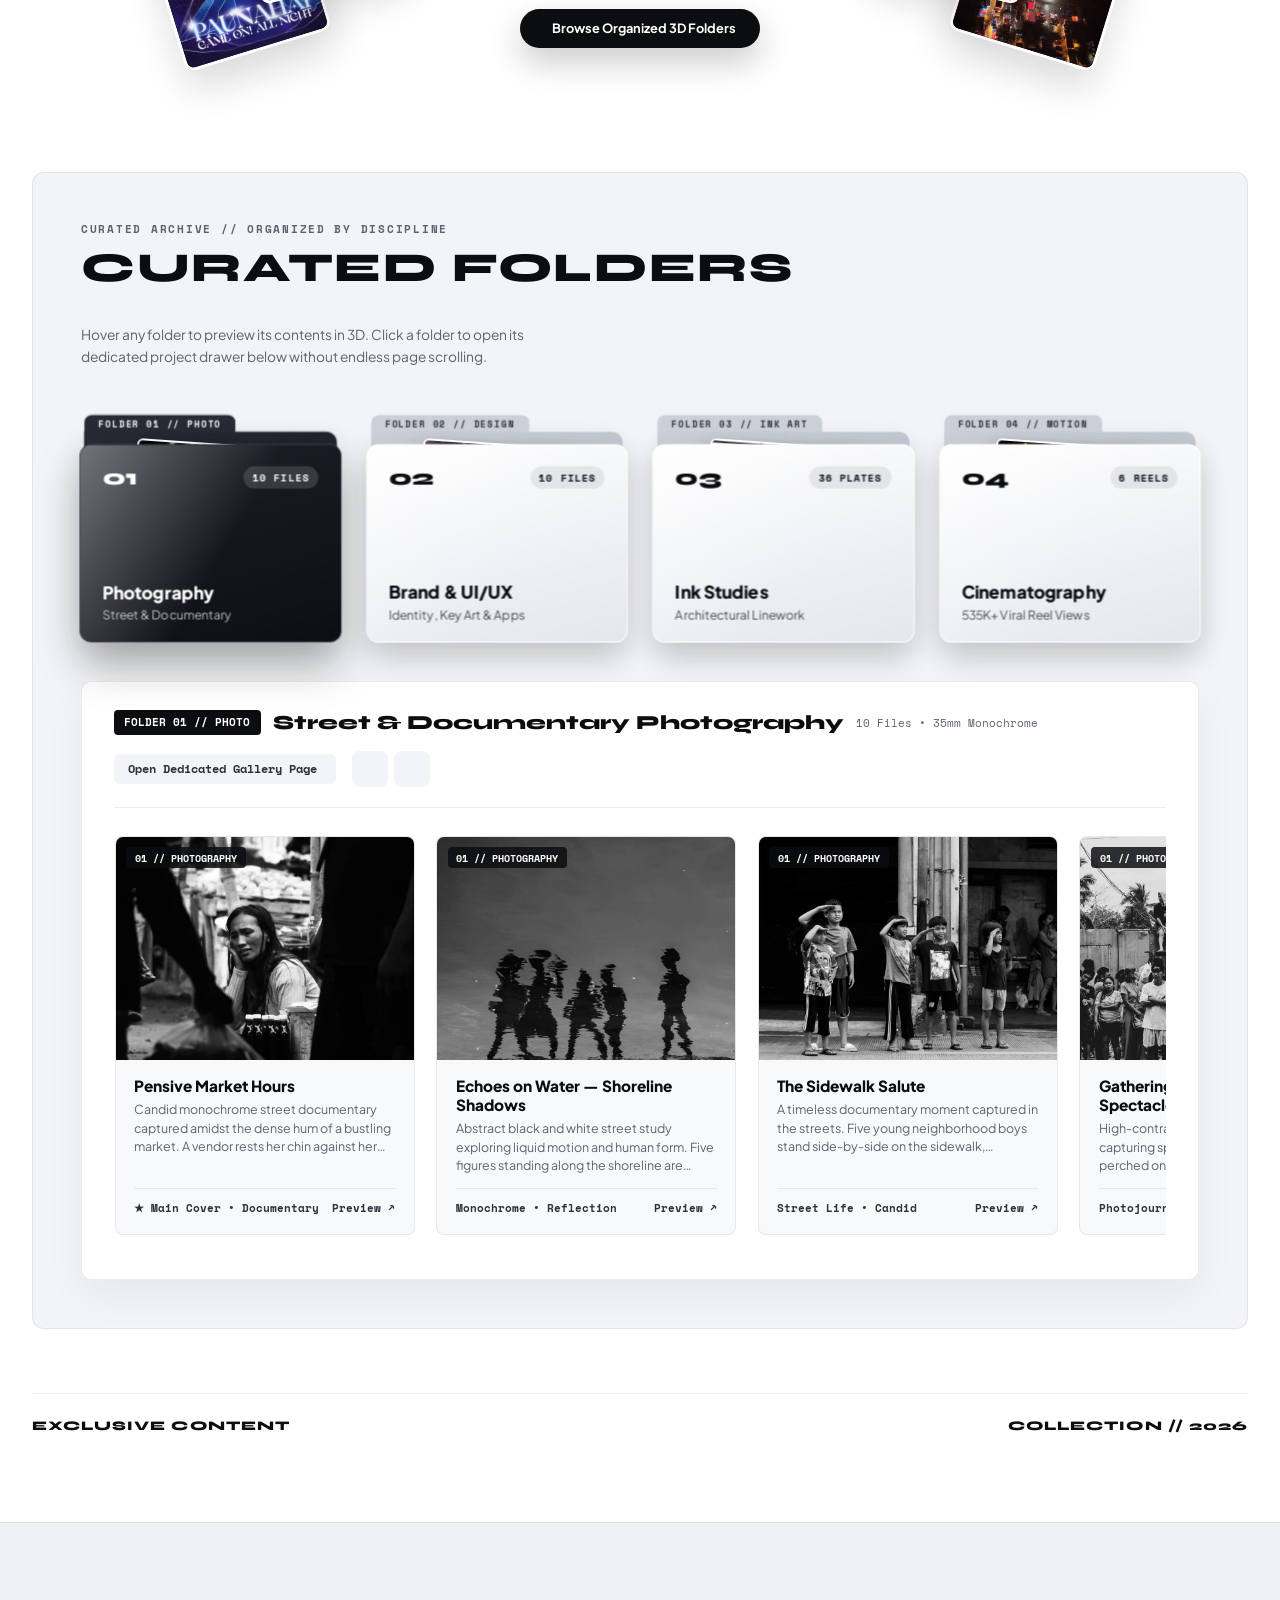
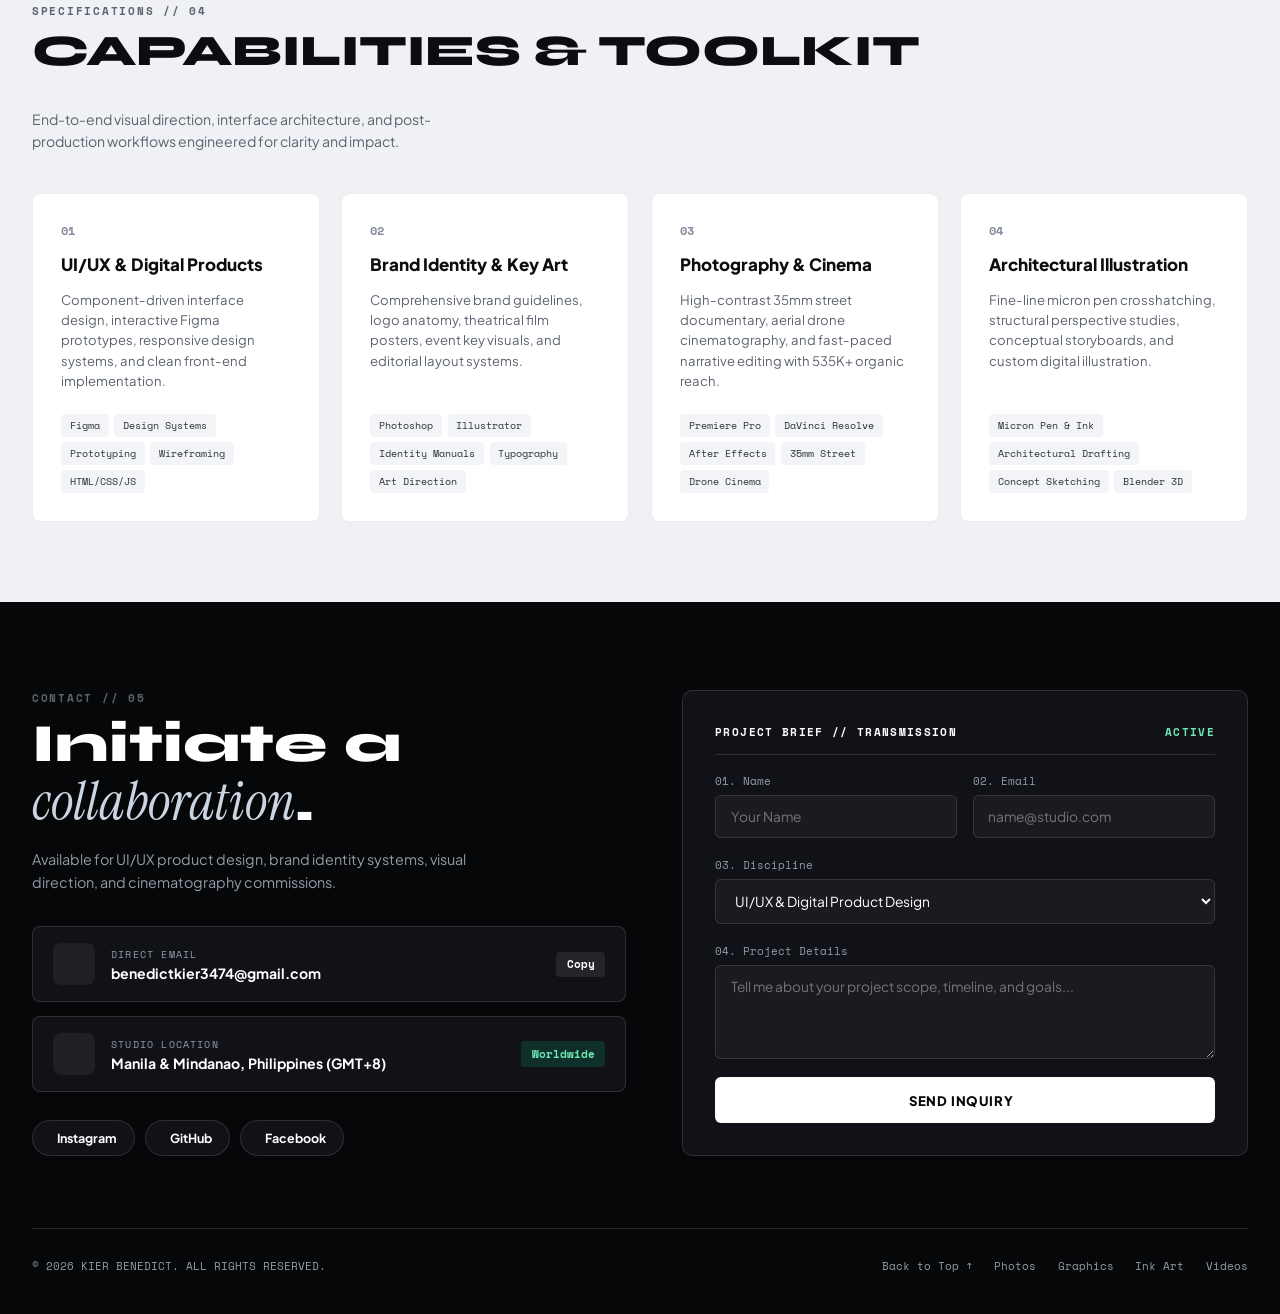
==== commit d51e1eb1: "Fix mobile 1x3 signature plates grid and add 2-layer soft airbrush hover reveal on hero PORTFOLIO ti" ====
--- a/index.html
+++ b/index.html
@@ -18,7 +18,7 @@
   <link rel="stylesheet" href="https://cdn.jsdelivr.net/npm/remixicon@4.9.0/fonts/remixicon.css">
 
   <!-- Master Stylesheet -->
-  <link rel="stylesheet" href="assets/css/styles.css?v=7">
+  <link rel="stylesheet" href="assets/css/styles.css?v=8">
 </head>
 <body>
 
@@ -157,8 +157,8 @@
             <div class="sculpture-3d sculpture-3d--concrete-cyl" data-depth="0.62"></div>
           </div>
 
-          <!-- LAYER 2 (Giant Architectural '2026 PORTFOLIO' Typography — Always Fits 100% Inside Frame) -->
-          <div class="hero-typography-layer" data-depth="0.14">
+          <!-- LAYER 2 (1st Layer of '2026 PORTFOLIO' Typography — Always Visible Behind Trio) -->
+          <div class="hero-typography-layer hero-typography-layer--back" id="hero-typo-back" data-depth="0.14">
             <div class="hero-year-wrap">
               <span class="hero-year-text">2026</span>
             </div>
@@ -211,6 +211,17 @@
             <div class="wireframe-rect wireframe-rect--br" aria-hidden="true"></div>
           </div>
 
+          <!-- LAYER 5 (2nd Layer of '2026 PORTFOLIO' Typography — In Front of Trio, Revealed ONLY on Hover with Soft Airbrush Radius) -->
+          <div class="hero-typography-layer hero-typography-layer--front" id="hero-typo-front" data-depth="0.14" aria-hidden="true">
+            <div class="hero-year-wrap">
+              <span class="hero-year-text">2026</span>
+            </div>
+
+            <div class="hero-display-title">
+              <span>P</span><span>O</span><span>R</span><span>T</span><span>F</span><span>O</span><span>L</span><span>I</span><span>O</span>
+            </div>
+          </div>
+
         </div>
 
         <!-- Bottom Studio Metrics & Navigation Bar -->
@@ -613,7 +624,7 @@
 
               <!-- 3. Bespoke Signature Cover Art Plates with Subtle 3D Animation -->
               <div class="noir-showcase-header">
-                <span>SELECTED SIGNATURE PLATES // CLICK OR SWIPE TO INSPECT</span>
+                <span>SELECTED SIGNATURE PLATES // CLICK ANY PLATE TO INSPECT</span>
                 <span class="noir-showcase-line"></span>
               </div>
 
@@ -1211,6 +1222,6 @@
     </div>
   </dialog>
 
-  <script src="assets/js/main.js"></script>
+  <script src="assets/js/main.js?v=8"></script>
 </body>
 </html>
--- a/assets/css/styles.css
+++ b/assets/css/styles.css
@@ -315,7 +315,6 @@
   justify-content: center;
   min-height: 460px;
   margin: 0.5rem 0;
-  transform-style: preserve-3d;
 }
 
 /* LAYER 1: Tactile 3D Industrial Design Sculptures (Matching Vibe 1) */
@@ -414,6 +413,50 @@
   padding: 0 1rem;
   user-select: none;
   pointer-events: none;
+  will-change: transform;
+}
+
+/* Front Airbrush Reveal Layer: sits above the trio photo (z-index: 6) and only reveals inside a soft-radius airbrush mask when hovering PORTFOLIO */
+.hero-typography-layer--front {
+  position: absolute;
+  left: 0;
+  right: 0;
+  top: 50%;
+  transform: translate3d(0, -50%, 0);
+  z-index: 6;
+  opacity: 0;
+  transition: opacity 0.25s ease;
+  pointer-events: none;
+  --airbrush-x: -999px;
+  --airbrush-y: -999px;
+  -webkit-mask-image: radial-gradient(
+    circle 175px at var(--airbrush-x) var(--airbrush-y),
+    rgba(0, 0, 0, 1) 0%,
+    rgba(0, 0, 0, 0.88) 24%,
+    rgba(0, 0, 0, 0.48) 54%,
+    rgba(0, 0, 0, 0.12) 80%,
+    transparent 100%
+  );
+  mask-image: radial-gradient(
+    circle 175px at var(--airbrush-x) var(--airbrush-y),
+    rgba(0, 0, 0, 1) 0%,
+    rgba(0, 0, 0, 0.88) 24%,
+    rgba(0, 0, 0, 0.48) 54%,
+    rgba(0, 0, 0, 0.12) 80%,
+    transparent 100%
+  );
+  -webkit-mask-repeat: no-repeat;
+  mask-repeat: no-repeat;
+}
+
+.hero-typography-layer--front.is-airbrush-active {
+  opacity: 1;
+}
+
+.hero-typography-layer--front .hero-display-title {
+  text-shadow:
+    0 0 28px rgba(255, 255, 255, 0.52),
+    0 10px 28px rgba(18, 21, 26, 0.16);
 }
 
 .hero-year-wrap {
@@ -3546,6 +3589,15 @@
     position: static;
   }
 
+  .hero-typography-layer--front {
+    position: absolute !important;
+    top: 0.5rem;
+    left: 0;
+    right: 0;
+    transform: none;
+    z-index: 6;
+  }
+
   .hero-year-wrap {
     margin-bottom: 0.1rem;
     text-align: left;
@@ -3869,72 +3921,123 @@
   }
 
   /* ========================================================================
-     SECTION 02 (NOIR OVERVIEW): 1x3 SIDE-BY-SIDE MOBILE LAYOUT
-     Organizes the 3 signature squares and 3 telemetry info cards side-by-side
-     in compact horizontal swipe tracks to eliminate endless vertical scrolling!
+     SECTION 02 (NOIR OVERVIEW): TRUE 1x3 SIDE-BY-SIDE MOBILE GRID
+     All 3 signature plates (01, 02, 03) and all 3 credential boxes (01, 02, 03)
+     sit side-by-side on screen at once without cutoff or endless scrolling!
      ======================================================================== */
   .noir-showcase-trio {
-    display: flex;
-    flex-direction: row;
-    gap: 0.85rem;
+    display: grid;
+    grid-template-columns: repeat(3, minmax(0, 1fr));
+    gap: 0.5rem;
     width: 100%;
     max-width: 100%;
-    overflow-x: auto;
-    scroll-snap-type: x mandatory;
-    -webkit-overflow-scrolling: touch;
-    padding: 0.35rem 0.15rem 0.85rem;
+    overflow: visible;
+    padding: 0.25rem 0 0.5rem;
     margin: 0;
     box-sizing: border-box;
   }
 
-  .noir-showcase-trio::-webkit-scrollbar,
-  .noir-credentials-grid::-webkit-scrollbar {
-    height: 4px;
-  }
-  .noir-showcase-trio::-webkit-scrollbar-track,
-  .noir-credentials-grid::-webkit-scrollbar-track {
-    background: rgba(255, 255, 255, 0.05);
-    border-radius: 4px;
-  }
-  .noir-showcase-trio::-webkit-scrollbar-thumb {
-    background: var(--neon-cyan);
-    border-radius: 4px;
-  }
-  .noir-credentials-grid::-webkit-scrollbar-thumb {
-    background: rgba(255, 255, 255, 0.28);
-    border-radius: 4px;
-  }
-
   .noir-editorial-card.sig-plate {
-    flex: 0 0 clamp(225px, 72vw, 265px);
-    scroll-snap-align: start;
+    flex: unset;
+    min-width: 0;
+    width: 100%;
+    border-radius: 6px;
   }
 
   .sig-plate__stage {
-    aspect-ratio: 16 / 11;
+    aspect-ratio: 1 / 1;
+  }
+
+  .sig-plate__floating-tag {
+    top: 0.28rem;
+    left: 0.28rem;
+    padding: 0.1rem 0.26rem;
+    font-size: 0.35rem;
+    letter-spacing: 0.03em;
+    white-space: nowrap;
+    overflow: hidden;
+    text-overflow: ellipsis;
+    max-width: calc(100% - 0.56rem);
+  }
+
+  .sig-art-deck,
+  .sig-cinema-collage,
+  .sig-system-stack {
+    inset: 1.05rem 0.22rem 0.22rem 0.22rem;
+  }
+
+  .sig-3d-elem--orb,
+  .sig-3d-elem--aperture,
+  .sig-3d-elem--prism {
+    width: 15px;
+    height: 15px;
+    right: 4px;
+    top: 4px;
+    font-size: 0.5rem;
+  }
+
+  .sig-3d-elem--ring {
+    width: 68px;
+    height: 68px;
+  }
+
+  .noir-editorial-card__caption {
+    padding: 0.42rem 0.36rem;
+    gap: 2px;
+  }
+
+  .noir-editorial-card__caption strong {
+    font-size: 0.52rem;
+    line-height: 1.18;
+    letter-spacing: 0.01em;
+  }
+
+  .noir-editorial-card__caption span {
+    font-size: 0.39rem;
+    line-height: 1.18;
+    letter-spacing: 0.02em;
   }
 
   .noir-credentials-grid {
-    display: flex;
-    flex-direction: row;
-    gap: 0.85rem;
+    display: grid;
+    grid-template-columns: repeat(3, minmax(0, 1fr));
+    gap: 0.5rem;
     width: 100%;
     max-width: 100%;
-    overflow-x: auto;
-    scroll-snap-type: x mandatory;
-    -webkit-overflow-scrolling: touch;
-    padding: 1.5rem 0.15rem 0.85rem;
+    overflow: visible;
+    padding: 1.25rem 0 0.25rem;
     margin: 0;
     border-top: 1px solid rgba(255, 255, 255, 0.12);
     box-sizing: border-box;
   }
 
   .credential-box {
-    flex: 0 0 clamp(235px, 75vw, 285px);
-    scroll-snap-align: start;
-    padding: 1.15rem 1.25rem;
+    flex: unset;
+    min-width: 0;
+    width: 100%;
+    padding: 0.65rem 0.48rem;
+    border-radius: 6px;
     background: rgba(255, 255, 255, 0.04);
     border: 1px solid rgba(255, 255, 255, 0.1);
+  }
+
+  .credential-box__idx {
+    font-size: 0.38rem;
+    letter-spacing: 0.04em;
+    margin-bottom: 0.22rem;
+    line-height: 1.2;
+    display: block;
+  }
+
+  .credential-box h3 {
+    font-size: 0.56rem;
+    line-height: 1.22;
+    margin-bottom: 0.25rem;
+  }
+
+  .credential-box p {
+    font-size: 0.46rem;
+    line-height: 1.36;
   }
 
   /* ========================================================================
@@ -4037,17 +4140,23 @@
     right: 0.75rem;
   }
 
-  /* 1x3 Side-by-side layout for signature squares & credentials on small phones */
-  .noir-editorial-card.sig-plate {
-    flex: 0 0 clamp(205px, 68vw, 245px);
+  /* 1x3 Side-by-side grid for signature squares & credentials on small phones */
+  .noir-showcase-trio,
+  .noir-credentials-grid {
+    display: grid;
+    grid-template-columns: repeat(3, minmax(0, 1fr));
+    gap: 0.42rem;
+  }
+
+  .noir-editorial-card.sig-plate,
+  .credential-box {
+    flex: unset;
+    min-width: 0;
+    width: 100%;
   }
 
   .sig-plate__stage {
-    aspect-ratio: 16 / 10.5;
-  }
-
-  .credential-box {
-    flex: 0 0 clamp(220px, 72vw, 260px);
+    aspect-ratio: 1 / 1;
   }
 
   .folders-3d-grid {
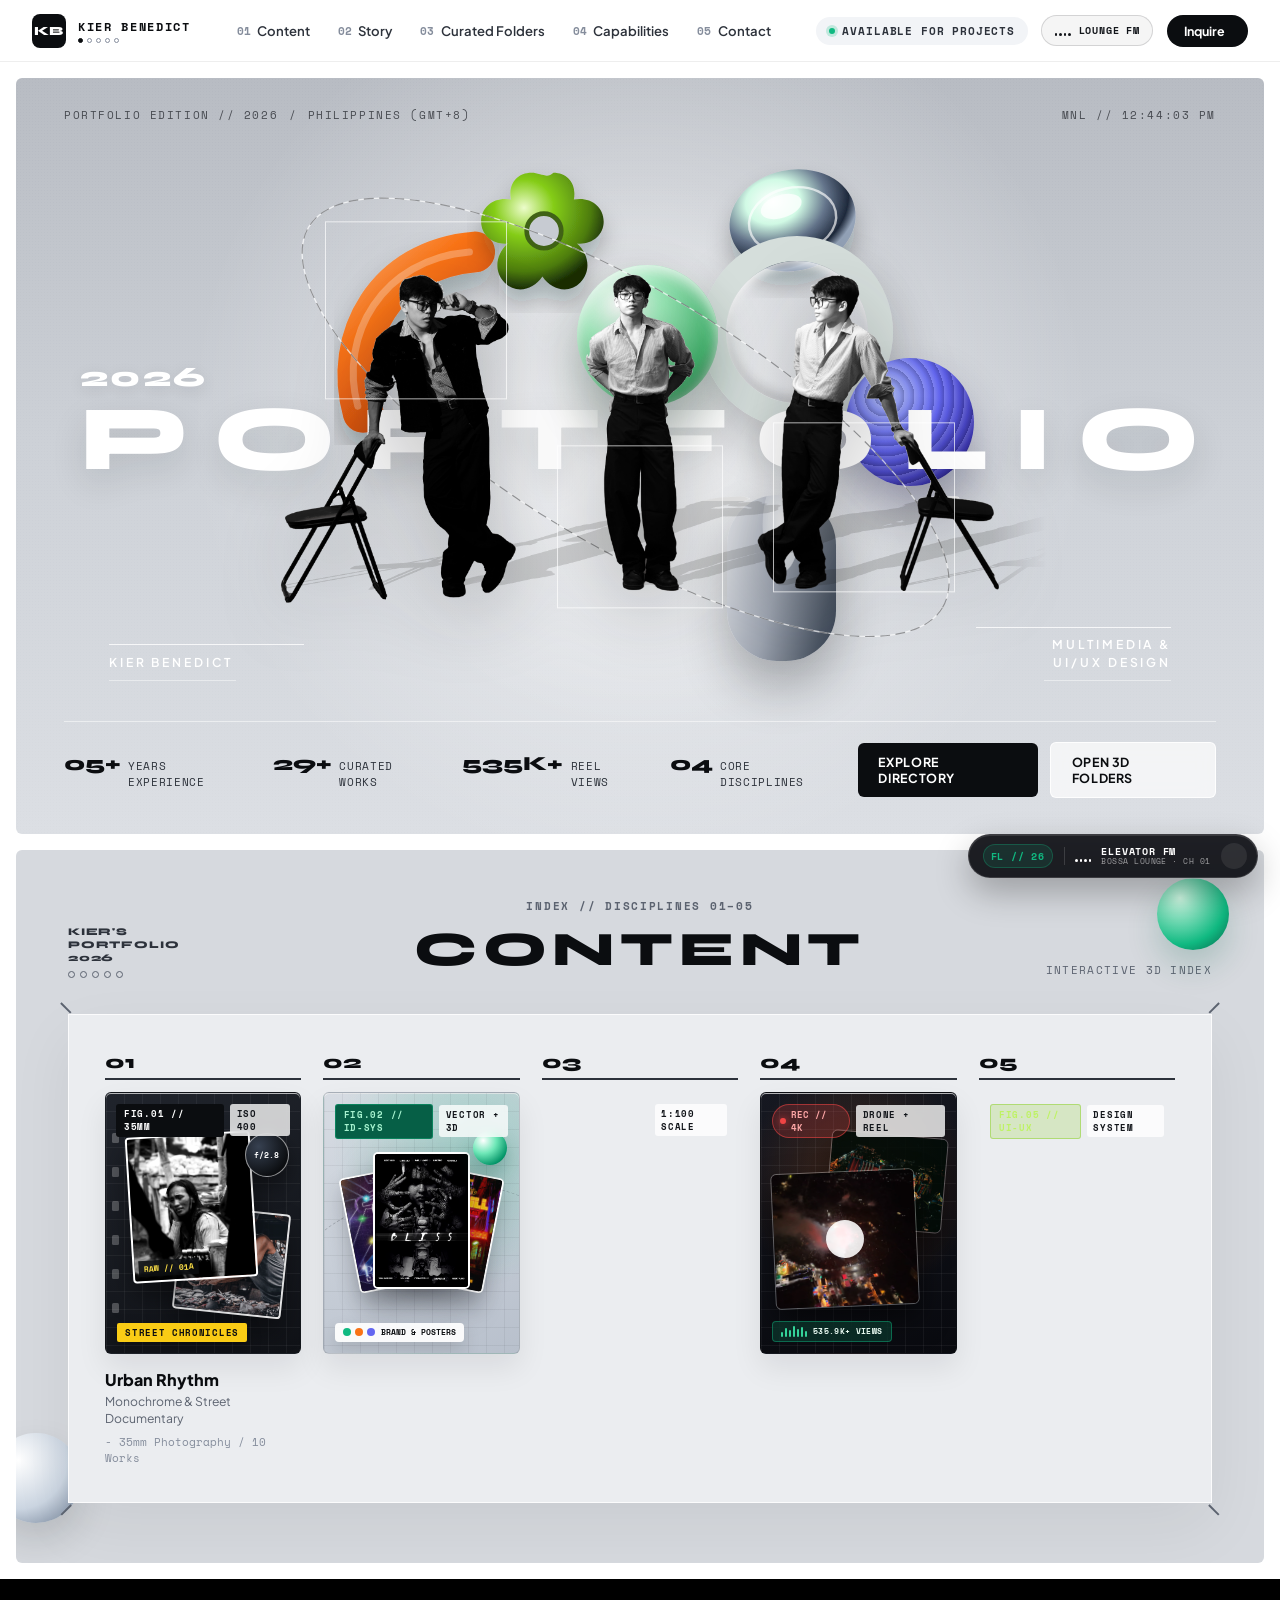
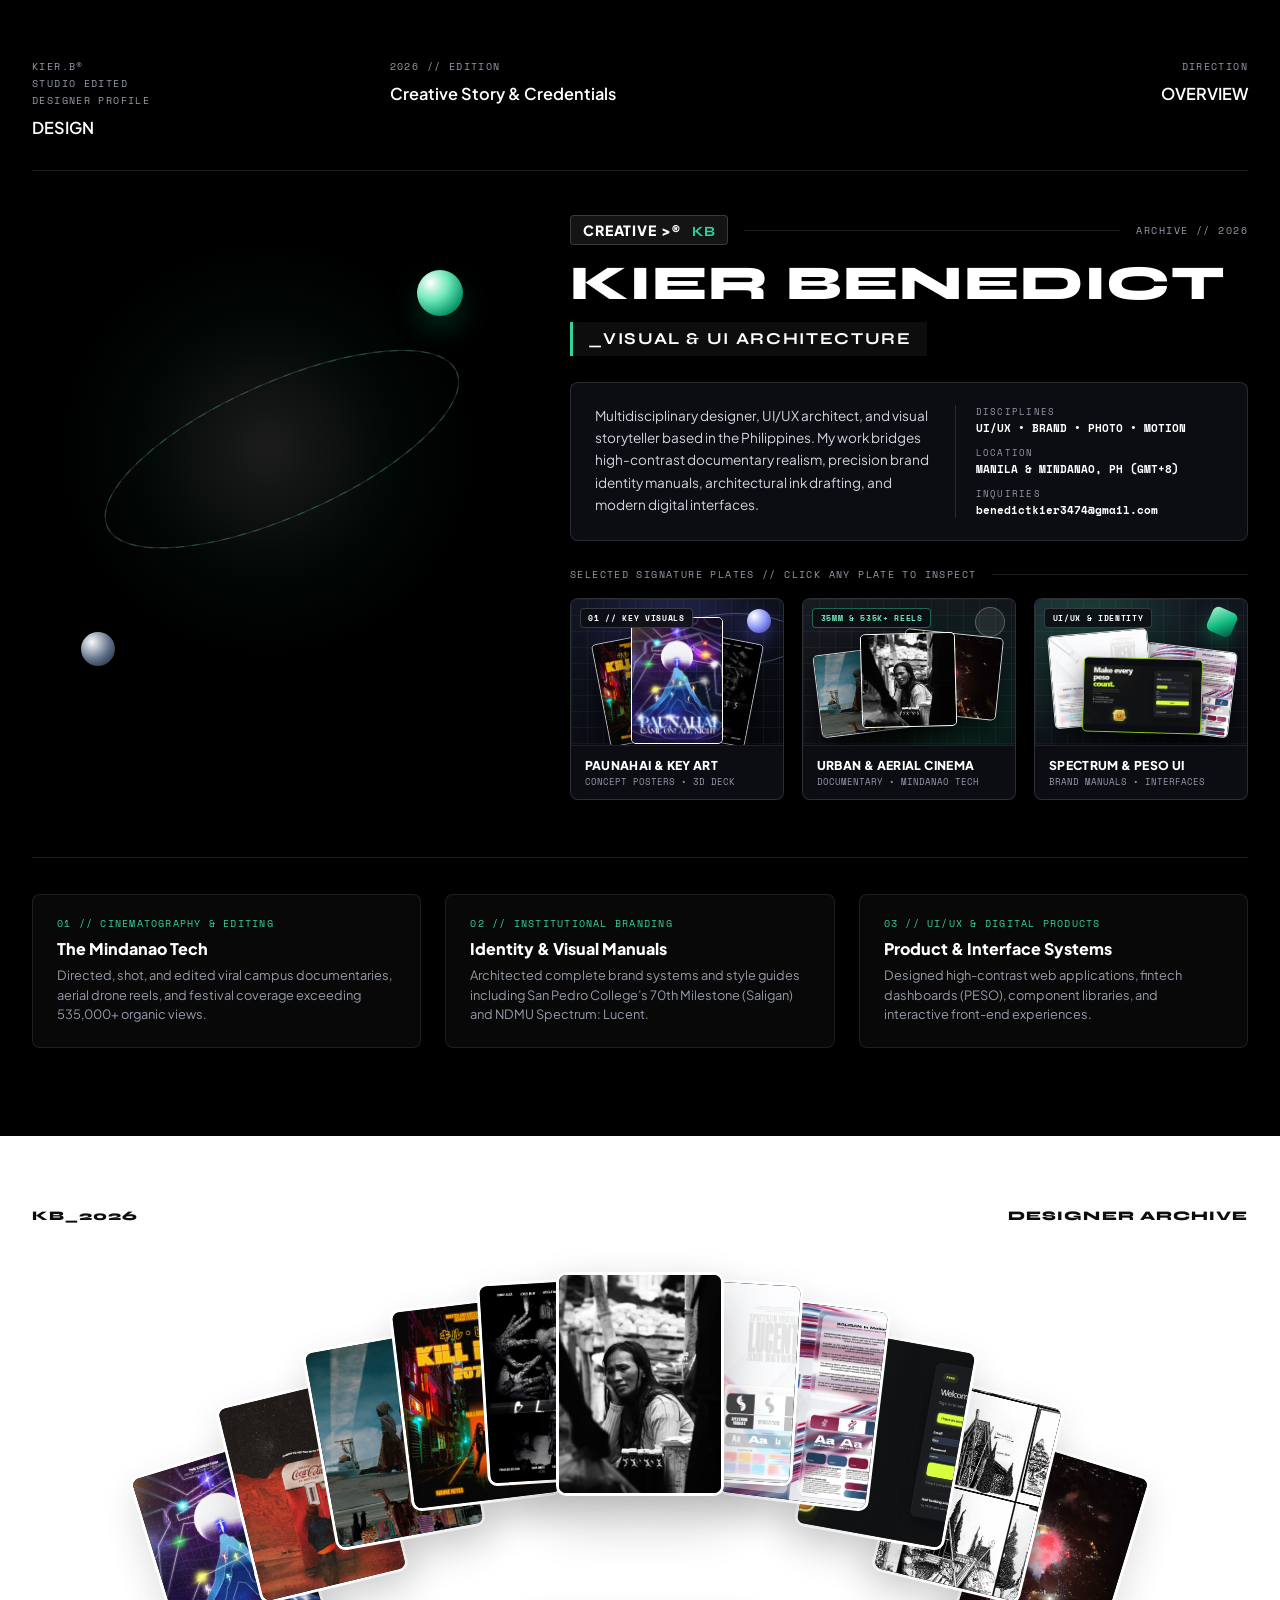
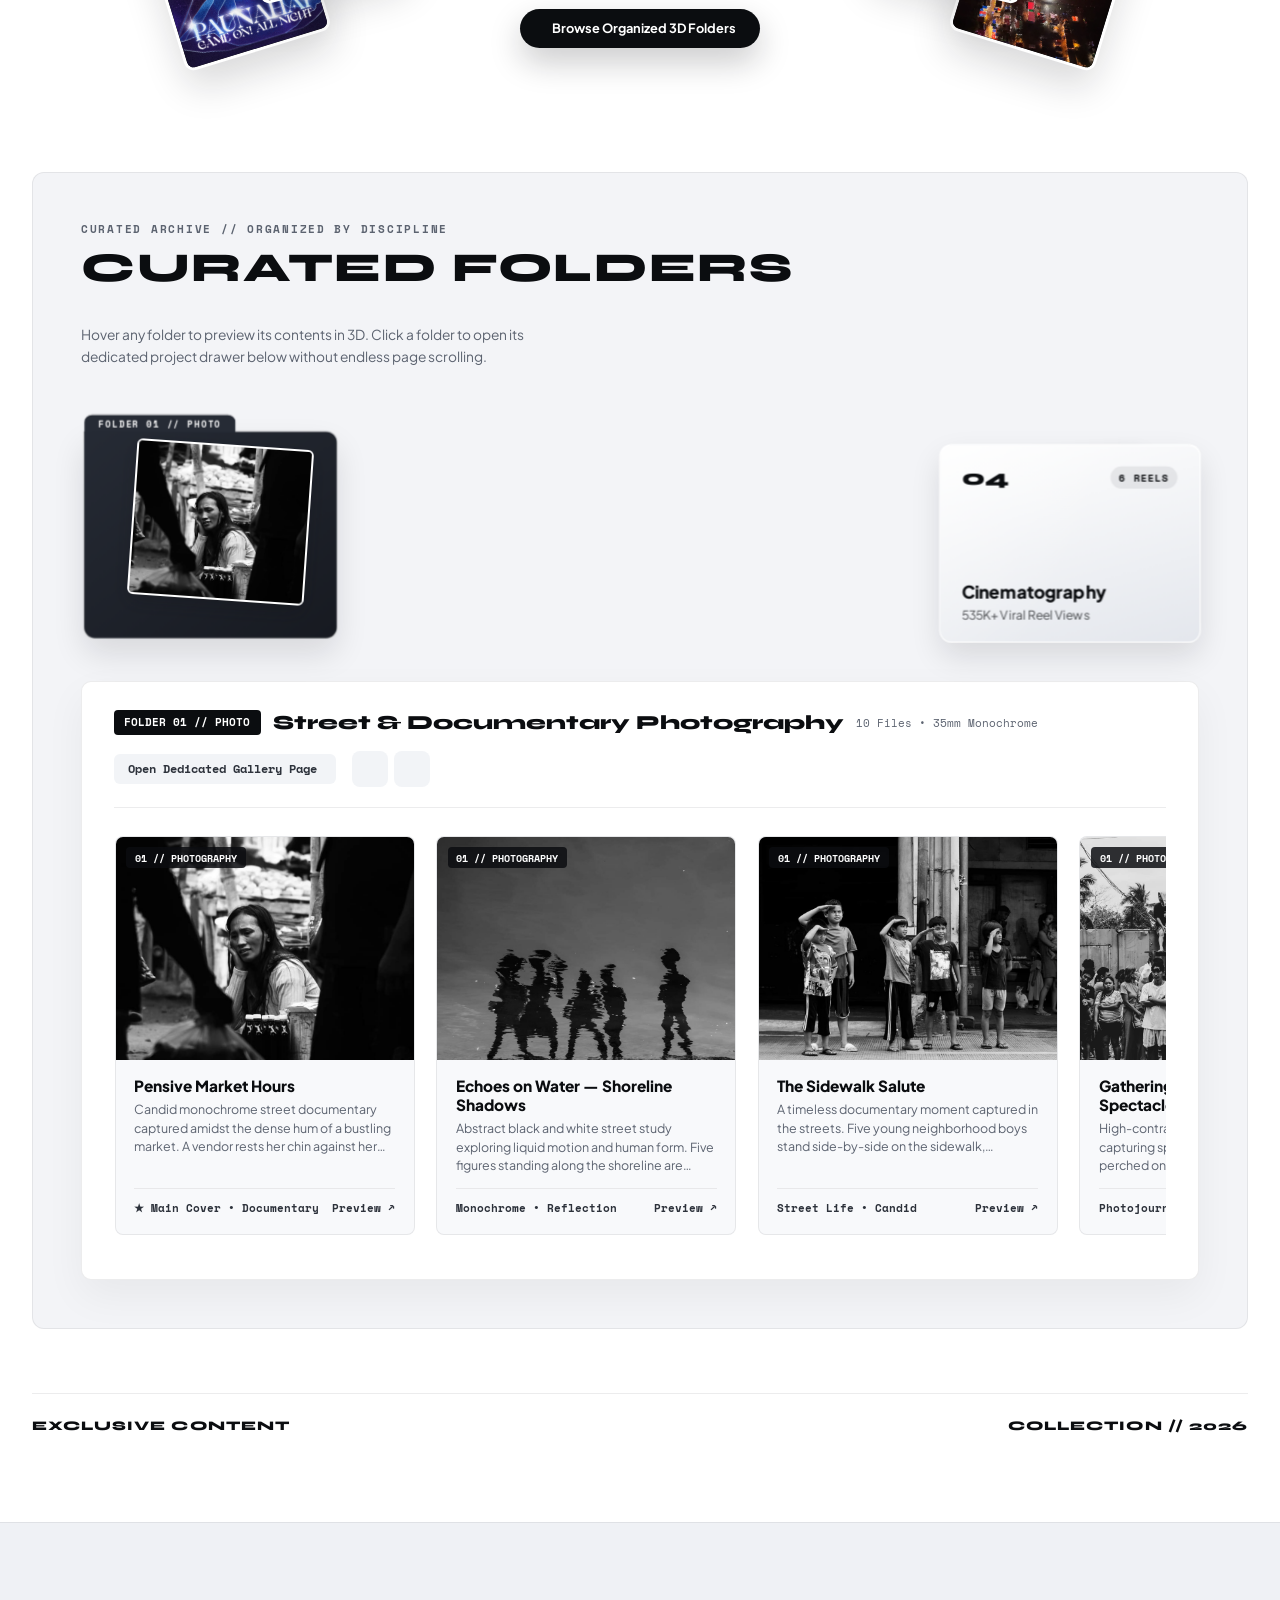
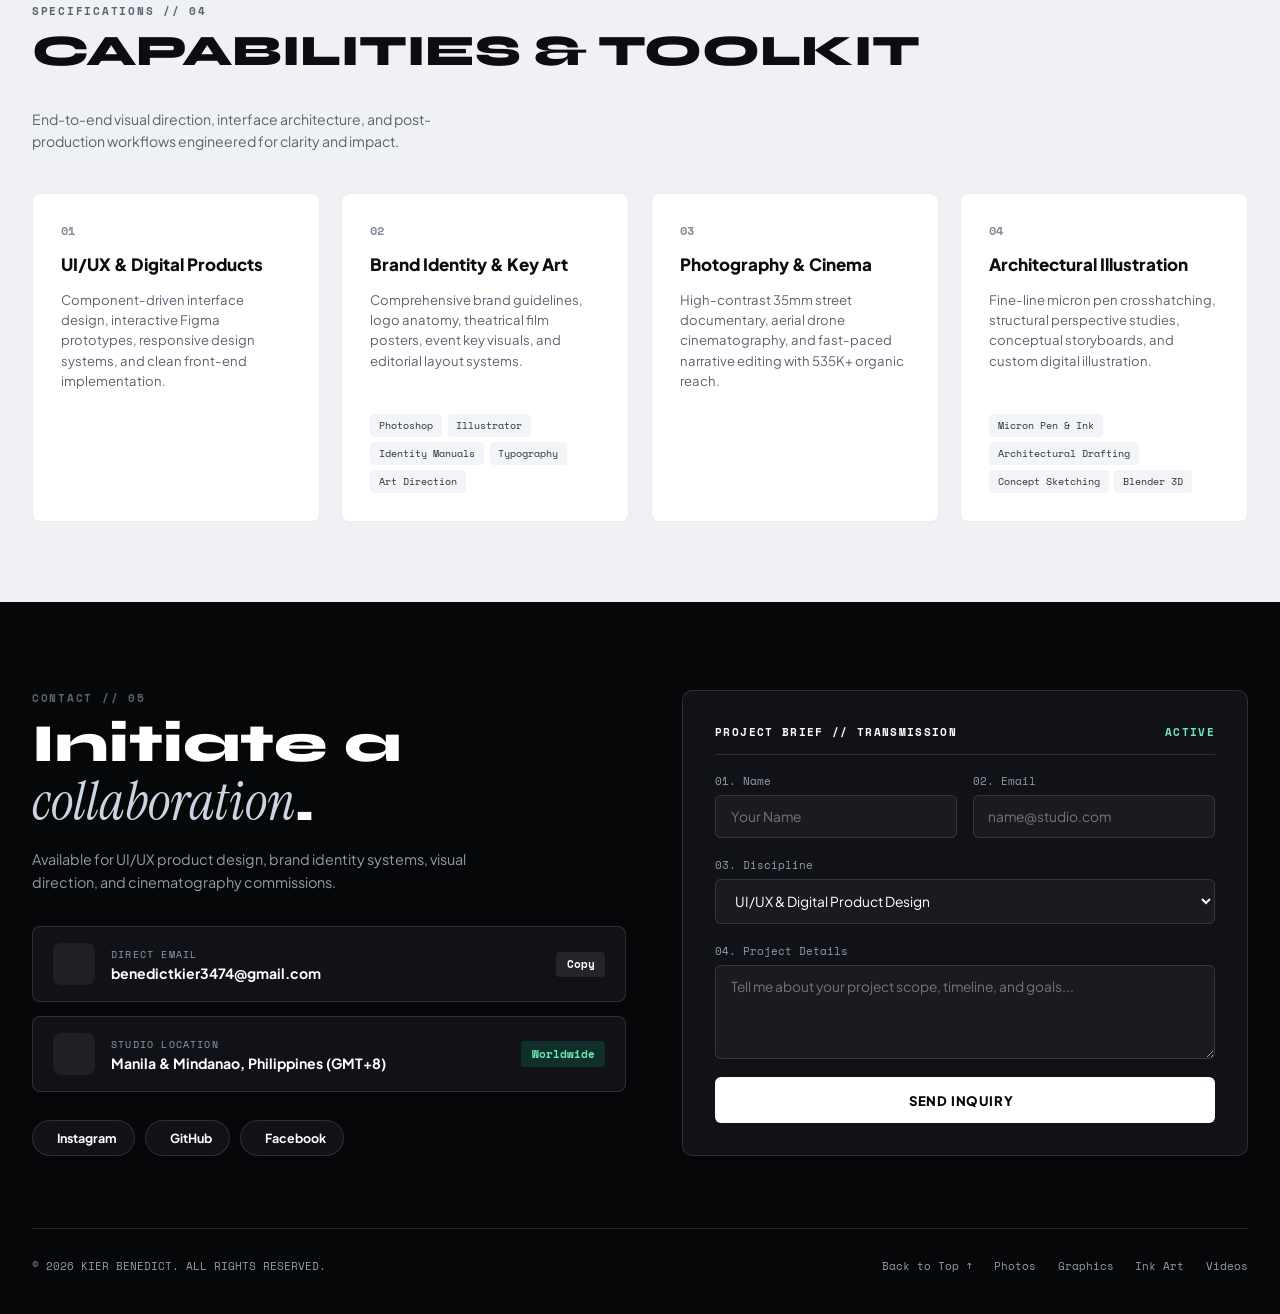
==== commit e86b5cc5: "Add Penthouse Elevator Bossa Nova Lounge music system with navbar & floating audio capsule" ====
--- a/index.html
+++ b/index.html
@@ -18,7 +18,7 @@
   <link rel="stylesheet" href="https://cdn.jsdelivr.net/npm/remixicon@4.9.0/fonts/remixicon.css">
 
   <!-- Master Stylesheet -->
-  <link rel="stylesheet" href="assets/css/styles.css?v=8">
+  <link rel="stylesheet" href="assets/css/styles.css?v=9">
 </head>
 <body>
 
@@ -48,6 +48,11 @@
           <span class="status-dot"></span>
           <span>AVAILABLE FOR PROJECTS</span>
         </div>
+
+        <button type="button" class="elevator-nav-btn" id="nav-elevator-btn" aria-label="Toggle Elevator Lounge Music" aria-pressed="false" title="Toggle Bossa Nova Elevator Music">
+          <span class="eq-bars" aria-hidden="true"><i></i><i></i><i></i><i></i></span>
+          <span class="elevator-nav-btn__lbl">LOUNGE FM</span>
+        </button>
 
         <a href="#contact" class="header-cta-btn">
           <span>Inquire</span>
@@ -1222,6 +1227,25 @@
     </div>
   </dialog>
 
-  <script src="assets/js/main.js?v=8"></script>
+  <!-- ===================================================================
+       PENTHOUSE ELEVATOR LOUNGE AUDIO CAPSULE (Bossa Nova & Fender Rhodes)
+       =================================================================== -->
+  <aside class="elevator-audio-capsule" id="elevator-audio-capsule" aria-label="Elevator Lounge Music Player">
+    <audio id="elevator-audio" src="assets/audio/elevator-lounge.wav" loop preload="auto"></audio>
+    <button type="button" class="elevator-capsule__btn" id="elevator-toggle-btn" aria-pressed="false" aria-label="Play or Pause Elevator Music">
+      <span class="elevator-capsule__floor" id="elevator-floor-indicator">FL // 26</span>
+      <span class="elevator-capsule__divider" aria-hidden="true"></span>
+      <span class="eq-bars eq-bars--capsule" aria-hidden="true"><i></i><i></i><i></i><i></i></span>
+      <span class="elevator-capsule__meta">
+        <strong id="elevator-status-lbl">ELEVATOR FM</strong>
+        <span>BOSSA LOUNGE · CH 01</span>
+      </span>
+      <span class="elevator-capsule__icon" id="elevator-icon-wrap">
+        <i class="ri-volume-mute-line" id="elevator-state-icon"></i>
+      </span>
+    </button>
+  </aside>
+
+  <script src="assets/js/main.js?v=9"></script>
 </body>
 </html>
--- a/assets/css/styles.css
+++ b/assets/css/styles.css
@@ -4180,3 +4180,203 @@
     font-size: 0.68rem;
   }
 }
+
+/* ==========================================================================
+   PENTHOUSE ELEVATOR LOUNGE AUDIO SYSTEM (Navbar Pill & Floating Capsule)
+   ========================================================================== */
+.elevator-nav-btn {
+  display: inline-flex;
+  align-items: center;
+  gap: 0.48rem;
+  padding: 0.42rem 0.78rem;
+  border-radius: 999px;
+  border: 1px solid rgba(11, 13, 18, 0.14);
+  background: rgba(11, 13, 18, 0.04);
+  color: var(--ink-obsidian);
+  font-family: var(--font-mono);
+  font-size: 0.64rem;
+  font-weight: 700;
+  letter-spacing: 0.08em;
+  cursor: pointer;
+  transition: all 0.25s ease;
+}
+
+.elevator-nav-btn:hover {
+  background: rgba(11, 13, 18, 0.09);
+  border-color: rgba(11, 13, 18, 0.28);
+  transform: translateY(-1px);
+}
+
+.elevator-nav-btn.is-playing {
+  background: #0b0d12;
+  color: #ffffff;
+  border-color: #0b0d12;
+  box-shadow: 0 6px 18px rgba(16, 185, 129, 0.22);
+}
+
+.eq-bars {
+  display: inline-flex;
+  align-items: flex-end;
+  gap: 2px;
+  height: 11px;
+}
+
+.eq-bars i {
+  display: block;
+  width: 2.5px;
+  height: 3px;
+  border-radius: 2px;
+  background: currentColor;
+  transition: height 0.2s ease, background-color 0.2s ease;
+}
+
+.elevator-nav-btn.is-playing .eq-bars i,
+.elevator-capsule__btn.is-playing .eq-bars i {
+  background: #10b981;
+  animation: elevatorEqBounce 0.85s ease-in-out infinite alternate;
+}
+
+.elevator-nav-btn.is-playing .eq-bars i:nth-child(1),
+.elevator-capsule__btn.is-playing .eq-bars i:nth-child(1) {
+  animation-delay: 0s;
+}
+.elevator-nav-btn.is-playing .eq-bars i:nth-child(2),
+.elevator-capsule__btn.is-playing .eq-bars i:nth-child(2) {
+  animation-delay: 0.22s;
+}
+.elevator-nav-btn.is-playing .eq-bars i:nth-child(3),
+.elevator-capsule__btn.is-playing .eq-bars i:nth-child(3) {
+  animation-delay: 0.11s;
+}
+.elevator-nav-btn.is-playing .eq-bars i:nth-child(4),
+.elevator-capsule__btn.is-playing .eq-bars i:nth-child(4) {
+  animation-delay: 0.34s;
+}
+
+@keyframes elevatorEqBounce {
+  0% { height: 3px; }
+  50% { height: 7px; }
+  100% { height: 11px; }
+}
+
+.elevator-audio-capsule {
+  position: fixed;
+  right: 1.35rem;
+  bottom: 1.35rem;
+  z-index: 95;
+  pointer-events: auto;
+}
+
+.elevator-capsule__btn {
+  display: flex;
+  align-items: center;
+  gap: 0.65rem;
+  padding: 0.52rem 0.65rem 0.52rem 0.85rem;
+  border-radius: 999px;
+  background: rgba(11, 13, 18, 0.92);
+  backdrop-filter: blur(14px);
+  -webkit-backdrop-filter: blur(14px);
+  border: 1px solid rgba(255, 255, 255, 0.14);
+  color: #ffffff;
+  box-shadow:
+    0 14px 34px rgba(0, 0, 0, 0.28),
+    inset 0 1px 0 rgba(255, 255, 255, 0.12);
+  cursor: pointer;
+  transition: transform 0.25s cubic-bezier(0.22, 1, 0.36, 1), border-color 0.25s ease, box-shadow 0.25s ease;
+}
+
+.elevator-capsule__btn:hover {
+  transform: translateY(-2px);
+  border-color: rgba(16, 185, 129, 0.55);
+  box-shadow:
+    0 18px 38px rgba(0, 0, 0, 0.34),
+    0 0 20px rgba(16, 185, 129, 0.18);
+}
+
+.elevator-capsule__btn.is-playing {
+  border-color: rgba(16, 185, 129, 0.48);
+}
+
+.elevator-capsule__floor {
+  font-family: var(--font-mono);
+  font-size: 0.62rem;
+  font-weight: 700;
+  letter-spacing: 0.08em;
+  color: #10b981;
+  background: rgba(16, 185, 129, 0.12);
+  border: 1px solid rgba(16, 185, 129, 0.28);
+  padding: 0.2rem 0.45rem;
+  border-radius: 999px;
+  white-space: nowrap;
+}
+
+.elevator-capsule__divider {
+  width: 1px;
+  height: 18px;
+  background: rgba(255, 255, 255, 0.14);
+}
+
+.elevator-capsule__meta {
+  display: flex;
+  flex-direction: column;
+  align-items: flex-start;
+  text-align: left;
+  line-height: 1.15;
+}
+
+.elevator-capsule__meta strong {
+  font-family: var(--font-mono);
+  font-size: 0.62rem;
+  font-weight: 700;
+  letter-spacing: 0.08em;
+  color: #ffffff;
+}
+
+.elevator-capsule__meta span {
+  font-family: var(--font-mono);
+  font-size: 0.48rem;
+  letter-spacing: 0.06em;
+  color: rgba(255, 255, 255, 0.58);
+}
+
+.elevator-capsule__icon {
+  width: 26px;
+  height: 26px;
+  border-radius: 50%;
+  background: rgba(255, 255, 255, 0.08);
+  display: inline-flex;
+  align-items: center;
+  justify-content: center;
+  font-size: 0.85rem;
+  color: #ffffff;
+  transition: background-color 0.25s ease, color 0.25s ease;
+}
+
+.elevator-capsule__btn.is-playing .elevator-capsule__icon {
+  background: #10b981;
+  color: #06130e;
+}
+
+@media (max-width: 820px) {
+  .elevator-nav-btn__lbl {
+    display: none;
+  }
+
+  .elevator-nav-btn {
+    padding: 0.42rem 0.55rem;
+  }
+
+  .elevator-audio-capsule {
+    right: 0.85rem;
+    bottom: 0.85rem;
+  }
+
+  .elevator-capsule__btn {
+    gap: 0.48rem;
+    padding: 0.42rem 0.52rem 0.42rem 0.68rem;
+  }
+
+  .elevator-capsule__meta span {
+    display: none;
+  }
+}
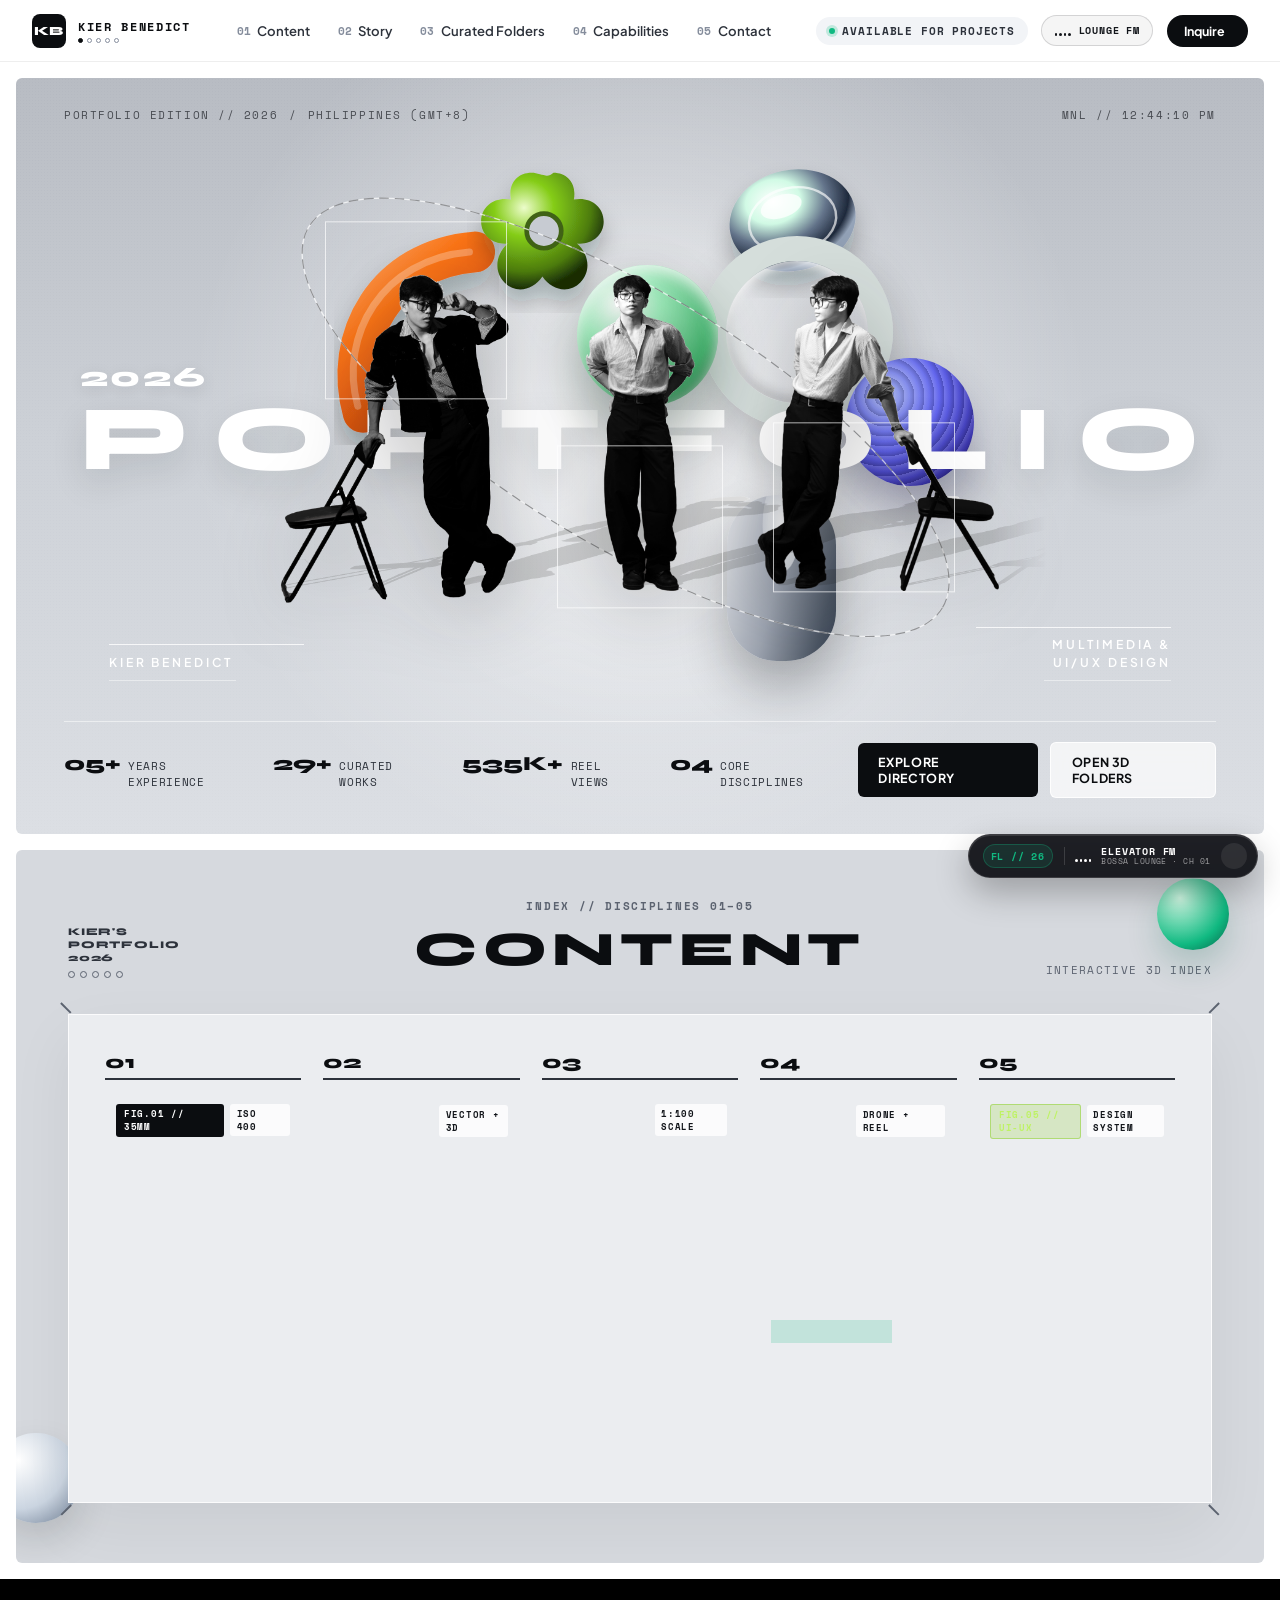
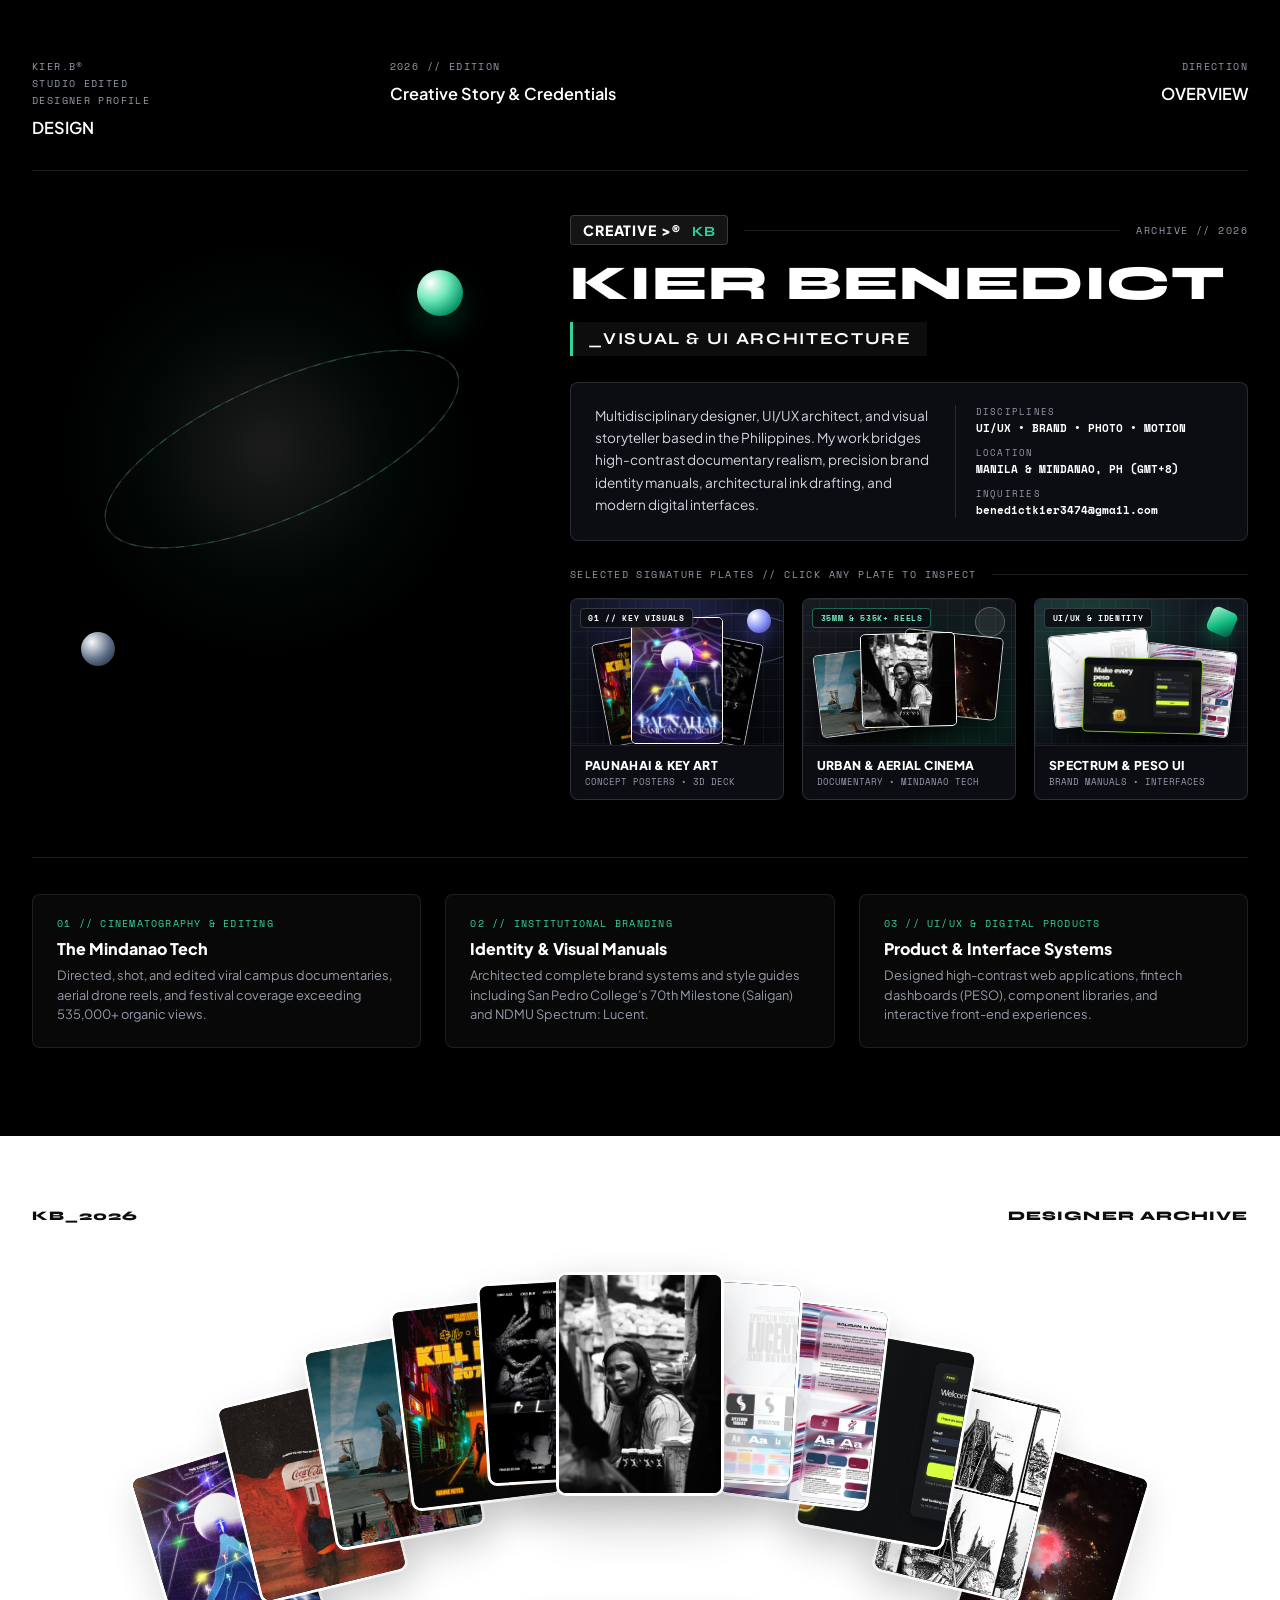
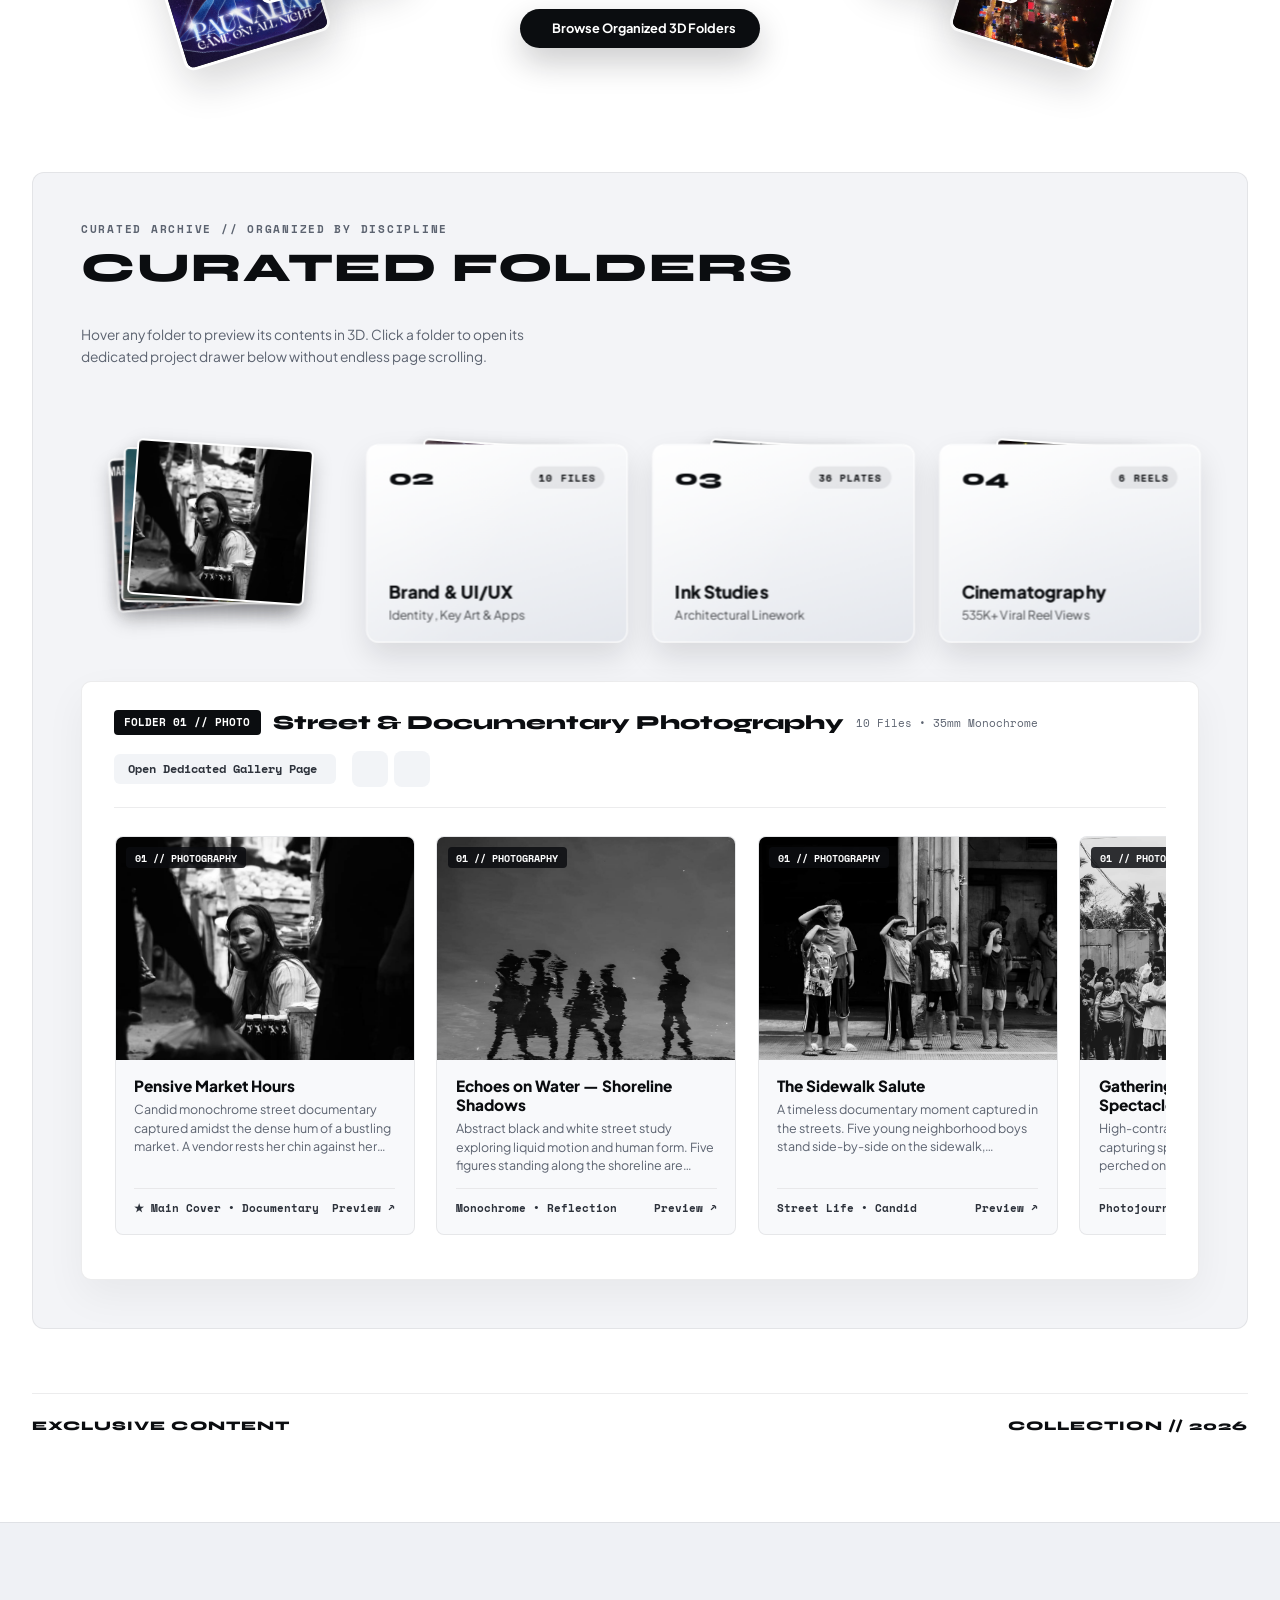
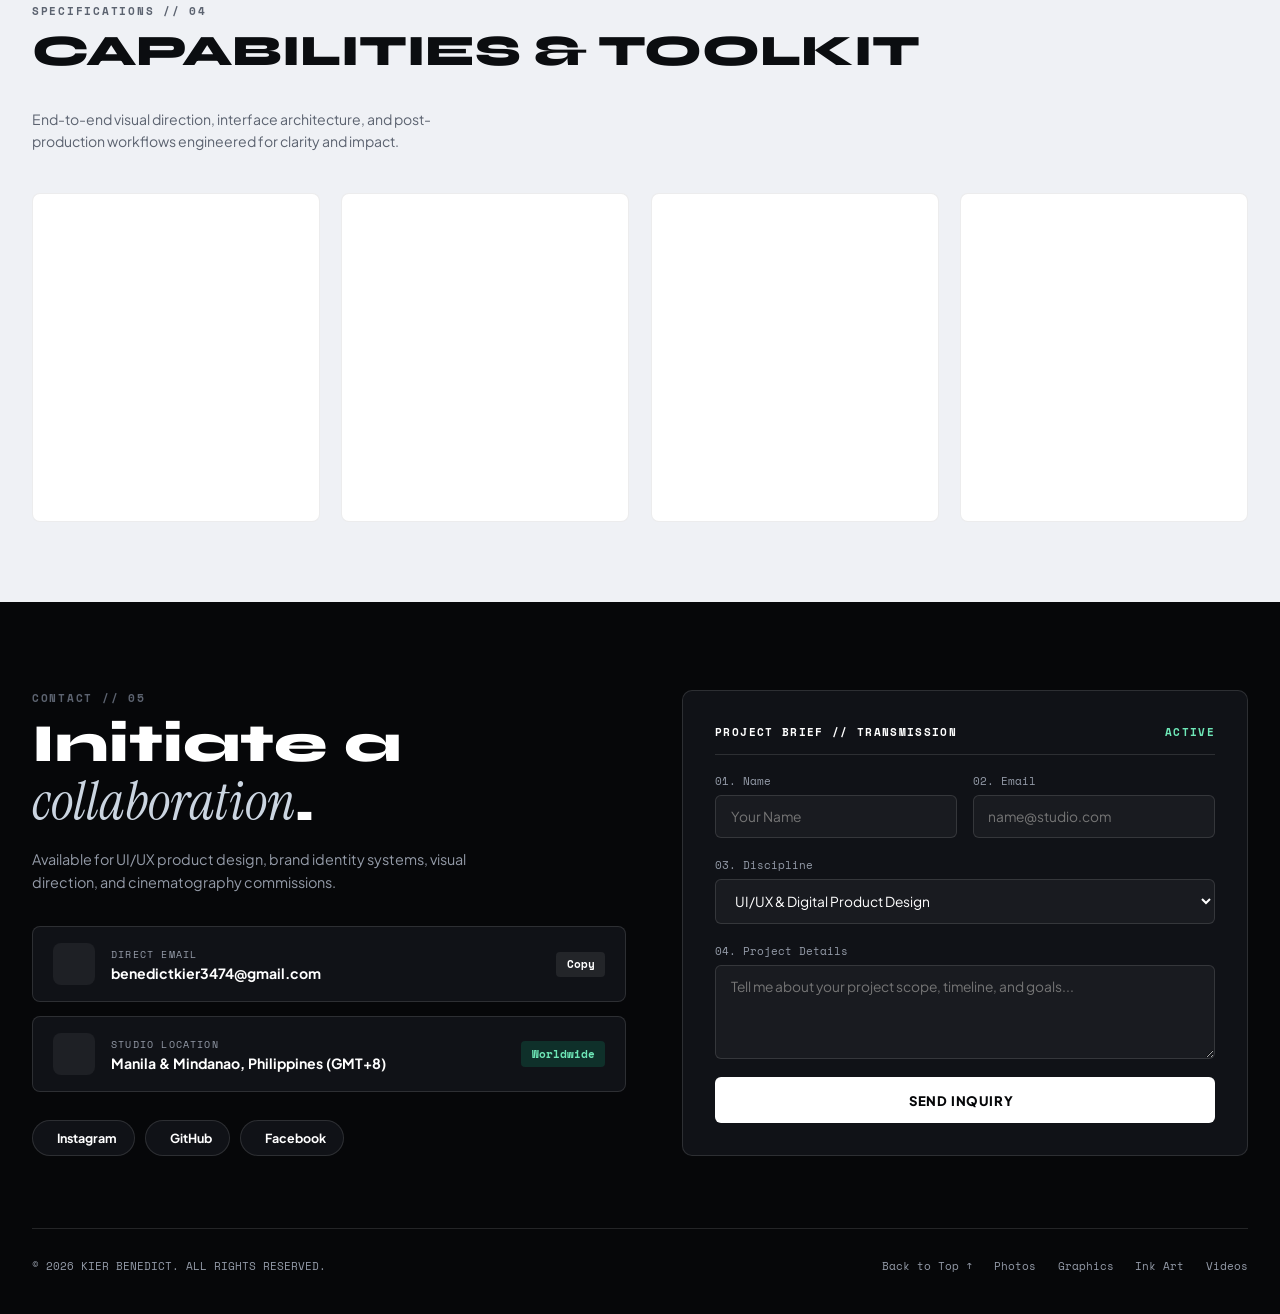
==== commit acda6c15: "Fix gallery encoding mojibake and lock mobile viewport to zero horizontal overflow" ====
--- a/index.html
+++ b/index.html
@@ -18,7 +18,7 @@
   <link rel="stylesheet" href="https://cdn.jsdelivr.net/npm/remixicon@4.9.0/fonts/remixicon.css">
 
   <!-- Master Stylesheet -->
-  <link rel="stylesheet" href="assets/css/styles.css?v=9">
+  <link rel="stylesheet" href="assets/css/styles.css?v=10">
 </head>
 <body>
 
@@ -1246,6 +1246,6 @@
     </button>
   </aside>
 
-  <script src="assets/js/main.js?v=9"></script>
+  <script src="assets/js/main.js?v=10"></script>
 </body>
 </html>
--- a/assets/css/styles.css
+++ b/assets/css/styles.css
@@ -50,12 +50,29 @@
   color: var(--ink-900);
   -webkit-font-smoothing: antialiased;
   -moz-osx-font-smoothing: grayscale;
+  width: 100%;
+  max-width: 100%;
+  overflow-x: clip;
 }
 
 body {
   min-height: 100vh;
-  overflow-x: hidden;
+  width: 100%;
+  max-width: 100%;
+  overflow-x: clip;
   background-color: var(--pure-white);
+  position: relative;
+}
+
+.main-exhibition,
+section {
+  width: 100%;
+  max-width: 100%;
+  overflow-x: clip;
+}
+
+section[id] {
+  scroll-margin-top: 68px;
 }
 
 img {
@@ -4098,17 +4115,142 @@
     flex: 0 0 265px;
   }
 
-  /* Capabilities & Contact on Mobile */
-  .capabilities-section,
+  /* Capabilities & Contact on Mobile — 100% Centered, Zero Horizontal Overflow */
+  .capabilities-section {
+    padding: 3.25rem 1.15rem 2.5rem;
+    width: 100%;
+    max-width: 100%;
+    overflow-x: clip;
+  }
+
   .contact-section {
-    padding: 3.5rem 1.25rem 2.5rem;
+    padding: 3.25rem 1.15rem 5.25rem;
+    width: 100%;
+    max-width: 100%;
+    overflow-x: clip;
+  }
+
+  .capabilities-section__canvas,
+  .contact-section__canvas {
+    width: 100%;
+    max-width: 100%;
+    margin: 0 auto;
   }
 
   .cap-cards-grid,
   .contact-grid,
   .form-grid-2,
   .atelier-dialog__body {
-    grid-template-columns: 1fr;
+    grid-template-columns: minmax(0, 1fr);
+    width: 100%;
+    max-width: 100%;
+  }
+
+  .contact-grid {
+    gap: 2.25rem;
+    padding-bottom: 2.75rem;
+  }
+
+  .contact-copy-col,
+  .architect-form,
+  .cap-card {
+    min-width: 0;
+    width: 100%;
+    max-width: 100%;
+    box-sizing: border-box;
+  }
+
+  .contact-title {
+    font-size: clamp(1.85rem, 7.6vw, 2.4rem);
+    line-height: 1.08;
+    word-break: break-word;
+  }
+
+  .contact-desc {
+    font-size: 0.84rem;
+    margin-bottom: 1.5rem;
+    max-width: 100%;
+  }
+
+  .contact-cards-stack {
+    width: 100%;
+    max-width: 100%;
+    gap: 0.75rem;
+    margin-bottom: 1.35rem;
+  }
+
+  .contact-channel-btn {
+    width: 100%;
+    max-width: 100%;
+    padding: 0.85rem 0.9rem;
+    gap: 0.7rem;
+    box-sizing: border-box;
+  }
+
+  .contact-channel-btn__icon {
+    width: 36px;
+    height: 36px;
+    flex-shrink: 0;
+    font-size: 1.05rem;
+  }
+
+  .contact-channel-btn__text {
+    min-width: 0;
+    flex: 1;
+    overflow: hidden;
+  }
+
+  .contact-channel-btn__text span {
+    font-size: 0.56rem;
+    letter-spacing: 0.1em;
+  }
+
+  .contact-channel-btn__text strong {
+    font-size: clamp(0.72rem, 3.3vw, 0.84rem);
+    line-height: 1.25;
+    overflow-wrap: anywhere;
+    word-break: break-word;
+  }
+
+  .contact-channel-btn__badge {
+    flex-shrink: 0;
+    font-size: 0.62rem;
+    padding: 0.28rem 0.55rem;
+  }
+
+  .contact-social-links {
+    display: grid;
+    grid-template-columns: repeat(3, minmax(0, 1fr));
+    gap: 0.5rem;
+    width: 100%;
+    max-width: 100%;
+  }
+
+  .social-pill-link {
+    justify-content: center;
+    padding: 0.55rem 0.4rem;
+    font-size: 0.74rem;
+    width: 100%;
+    min-width: 0;
+    box-sizing: border-box;
+  }
+
+  .architect-form {
+    padding: 1.35rem 1.1rem;
+  }
+
+  .architect-form__header {
+    font-size: 0.62rem;
+    letter-spacing: 0.08em;
+    gap: 0.5rem;
+    flex-wrap: wrap;
+  }
+
+  .site-footer__inner {
+    flex-direction: column;
+    align-items: center;
+    text-align: center;
+    gap: 0.75rem;
   }
 }
 
@@ -4358,12 +4500,8 @@
 }
 
 @media (max-width: 820px) {
-  .elevator-nav-btn__lbl {
+  .elevator-nav-btn {
     display: none;
-  }
-
-  .elevator-nav-btn {
-    padding: 0.42rem 0.55rem;
   }
 
   .elevator-audio-capsule {
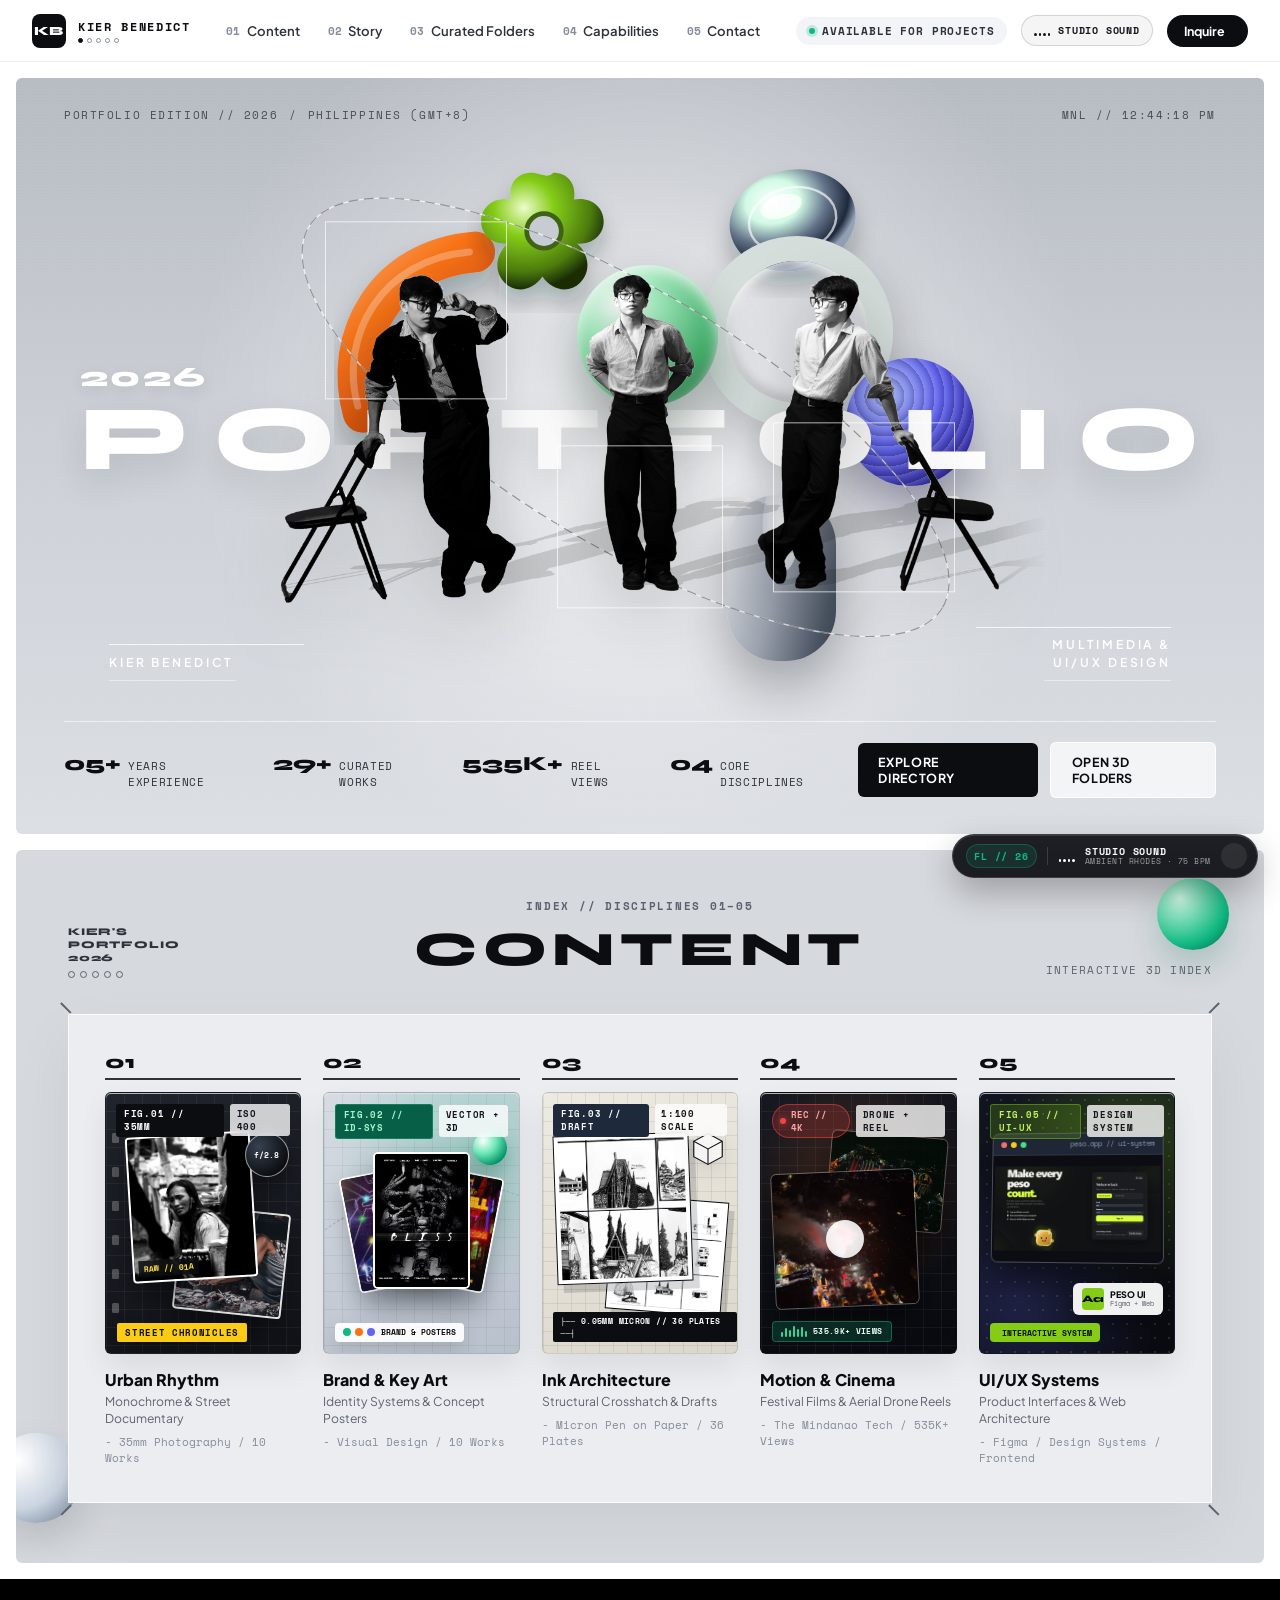
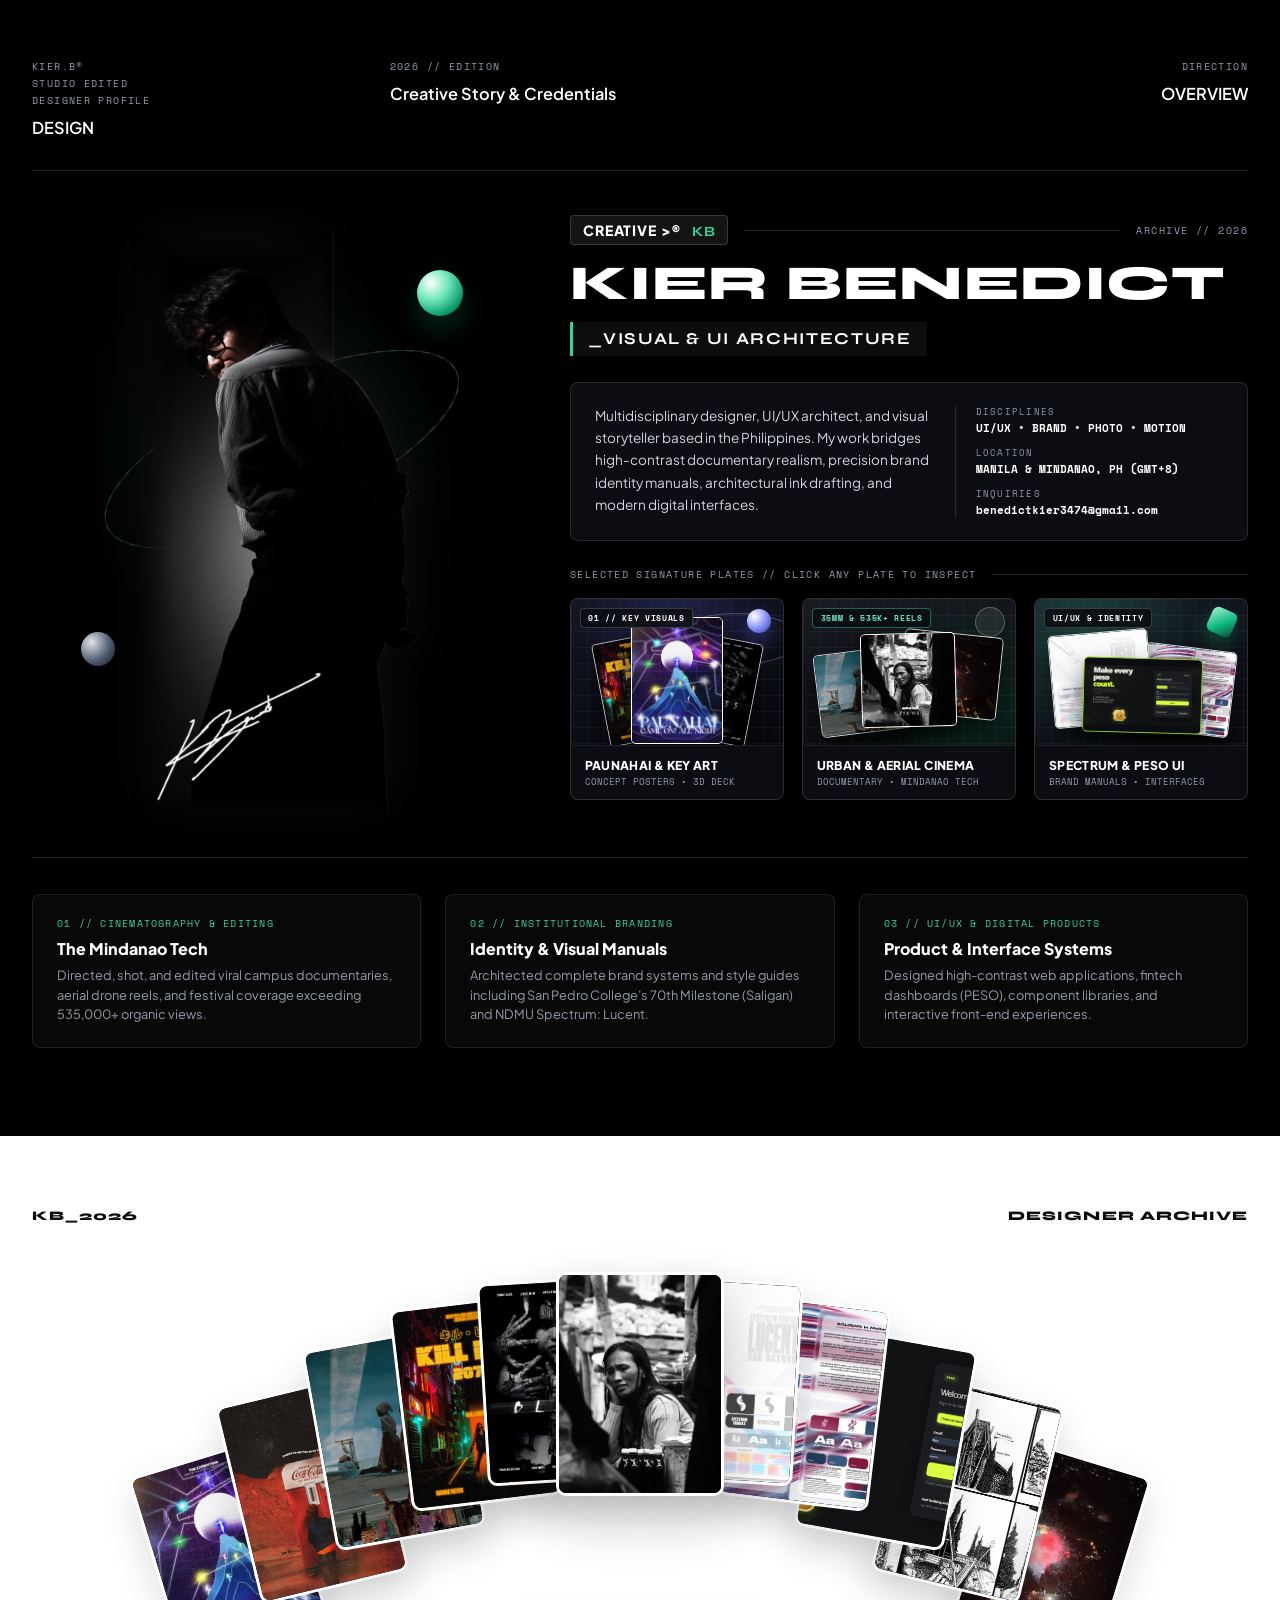
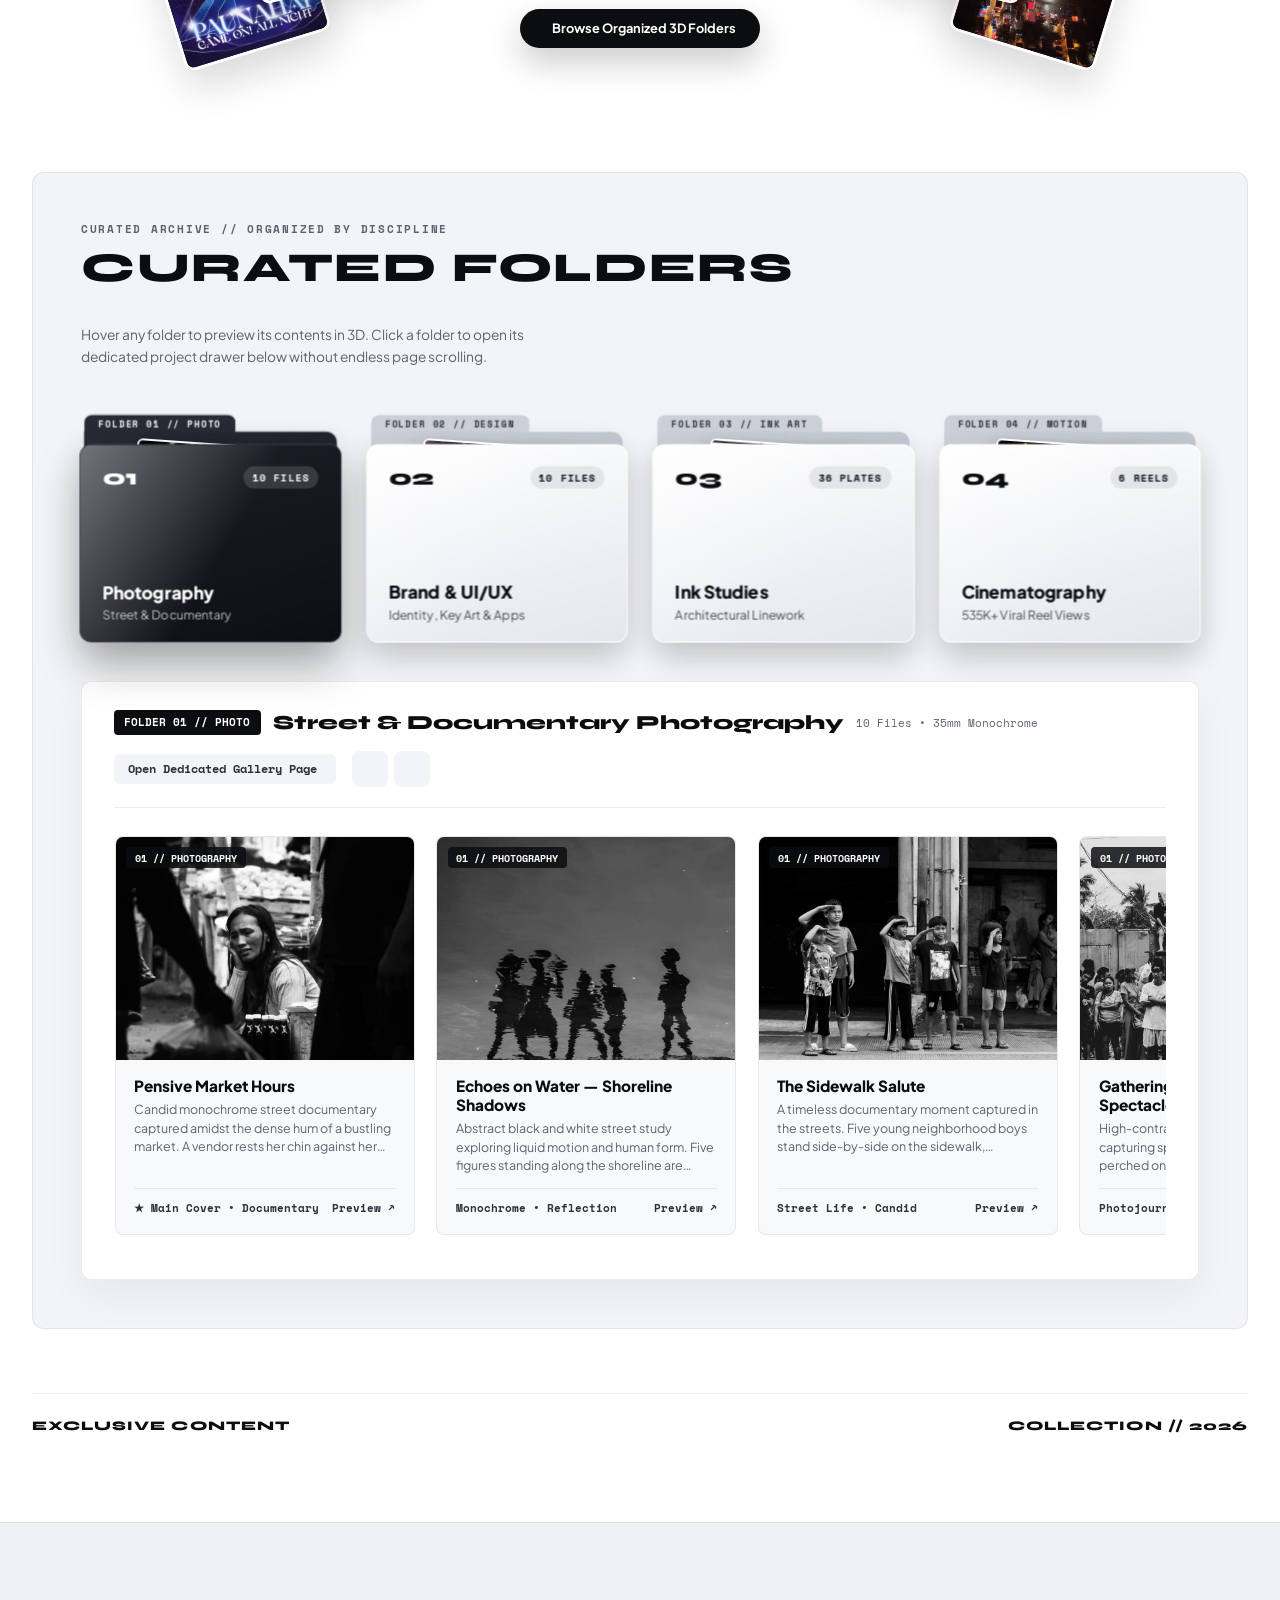
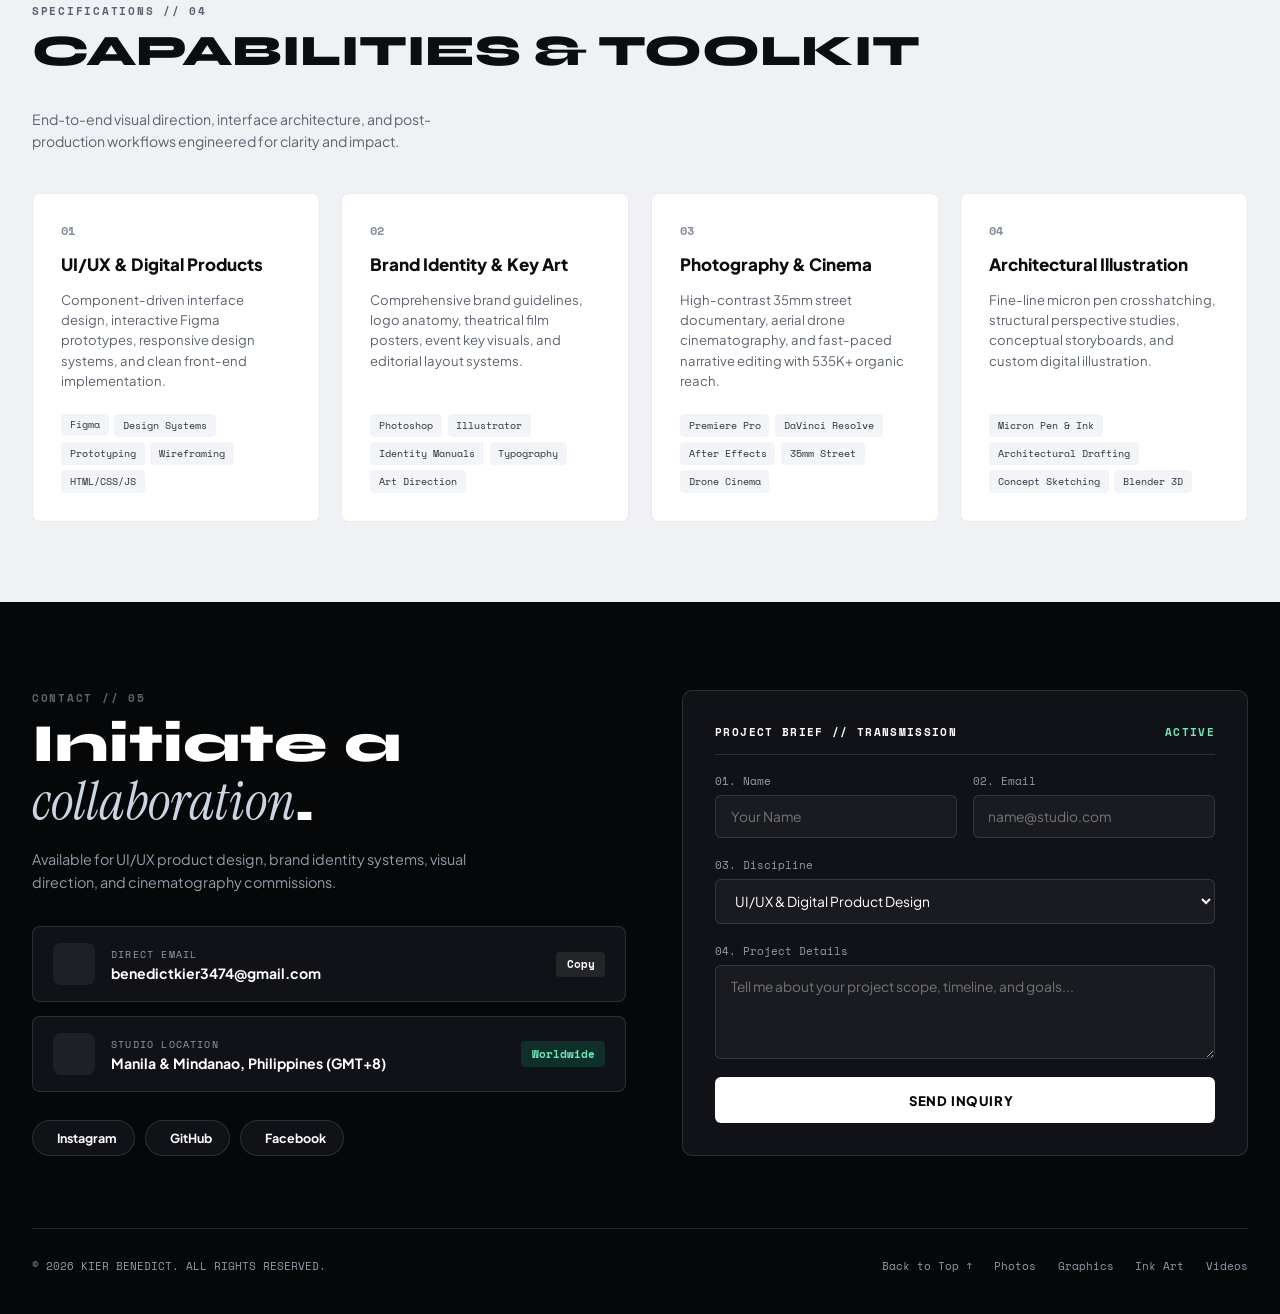
==== commit 58e839df: "Replace soundtrack with warm stereo Atelier Ambient Rhodes & analog gallery pad" ====
--- a/index.html
+++ b/index.html
@@ -49,9 +49,9 @@
           <span>AVAILABLE FOR PROJECTS</span>
         </div>
 
-        <button type="button" class="elevator-nav-btn" id="nav-elevator-btn" aria-label="Toggle Elevator Lounge Music" aria-pressed="false" title="Toggle Bossa Nova Elevator Music">
+        <button type="button" class="elevator-nav-btn" id="nav-elevator-btn" aria-label="Toggle Studio Ambient Sound" aria-pressed="false" title="Toggle Studio Ambient Sound">
           <span class="eq-bars" aria-hidden="true"><i></i><i></i><i></i><i></i></span>
-          <span class="elevator-nav-btn__lbl">LOUNGE FM</span>
+          <span class="elevator-nav-btn__lbl">STUDIO SOUND</span>
         </button>
 
         <a href="#contact" class="header-cta-btn">
@@ -1228,17 +1228,17 @@
   </dialog>
 
   <!-- ===================================================================
-       PENTHOUSE ELEVATOR LOUNGE AUDIO CAPSULE (Bossa Nova & Fender Rhodes)
+       ATELIER AMBIENT SOUND CAPSULE (Warm Felted Rhodes & Analog Gallery Pad)
        =================================================================== -->
-  <aside class="elevator-audio-capsule" id="elevator-audio-capsule" aria-label="Elevator Lounge Music Player">
-    <audio id="elevator-audio" src="assets/audio/elevator-lounge.wav" loop preload="auto"></audio>
-    <button type="button" class="elevator-capsule__btn" id="elevator-toggle-btn" aria-pressed="false" aria-label="Play or Pause Elevator Music">
+  <aside class="elevator-audio-capsule" id="elevator-audio-capsule" aria-label="Studio Ambient Sound Player">
+    <audio id="elevator-audio" src="assets/audio/elevator-lounge.wav?v=2" loop preload="auto"></audio>
+    <button type="button" class="elevator-capsule__btn" id="elevator-toggle-btn" aria-pressed="false" aria-label="Play or Pause Studio Ambient Sound">
       <span class="elevator-capsule__floor" id="elevator-floor-indicator">FL // 26</span>
       <span class="elevator-capsule__divider" aria-hidden="true"></span>
       <span class="eq-bars eq-bars--capsule" aria-hidden="true"><i></i><i></i><i></i><i></i></span>
       <span class="elevator-capsule__meta">
-        <strong id="elevator-status-lbl">ELEVATOR FM</strong>
-        <span>BOSSA LOUNGE · CH 01</span>
+        <strong id="elevator-status-lbl">STUDIO SOUND</strong>
+        <span>AMBIENT RHODES &middot; 75 BPM</span>
       </span>
       <span class="elevator-capsule__icon" id="elevator-icon-wrap">
         <i class="ri-volume-mute-line" id="elevator-state-icon"></i>
@@ -1246,6 +1246,6 @@
     </button>
   </aside>
 
-  <script src="assets/js/main.js?v=10"></script>
+  <script src="assets/js/main.js?v=11"></script>
 </body>
 </html>
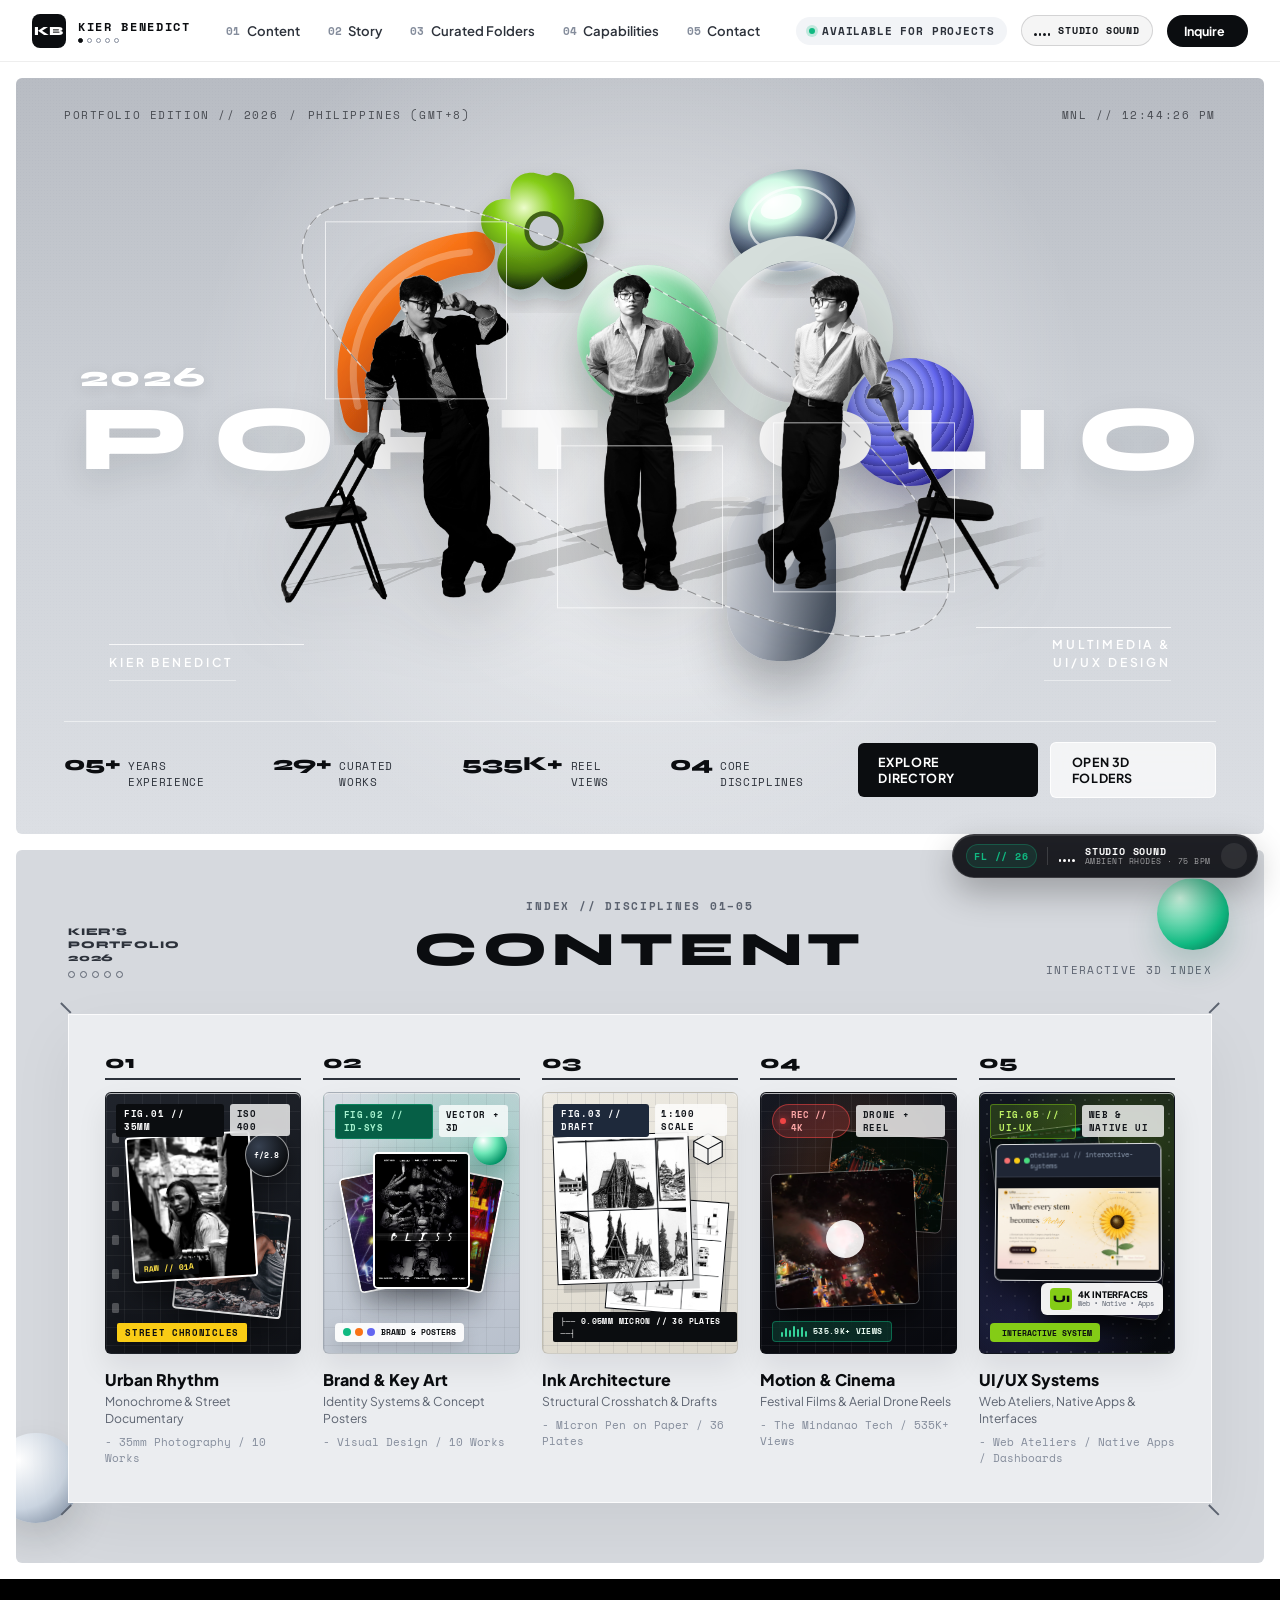
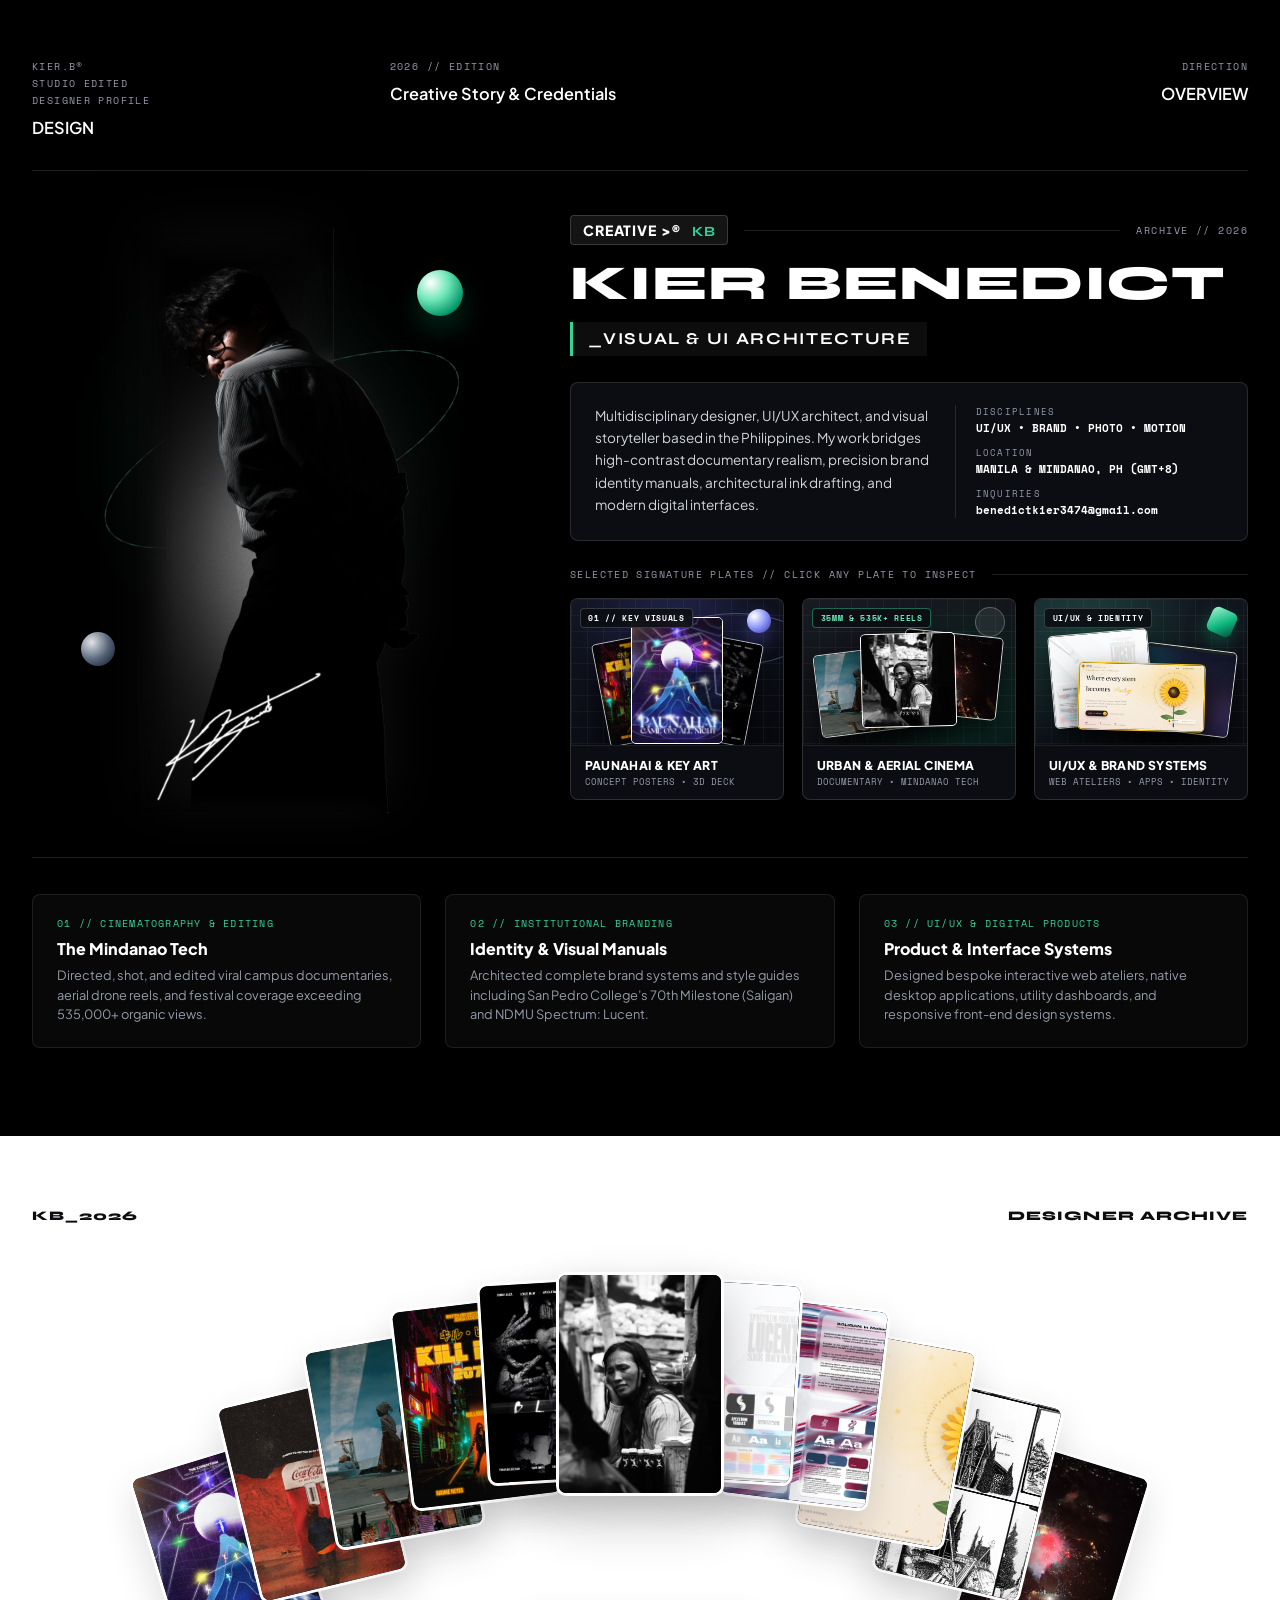
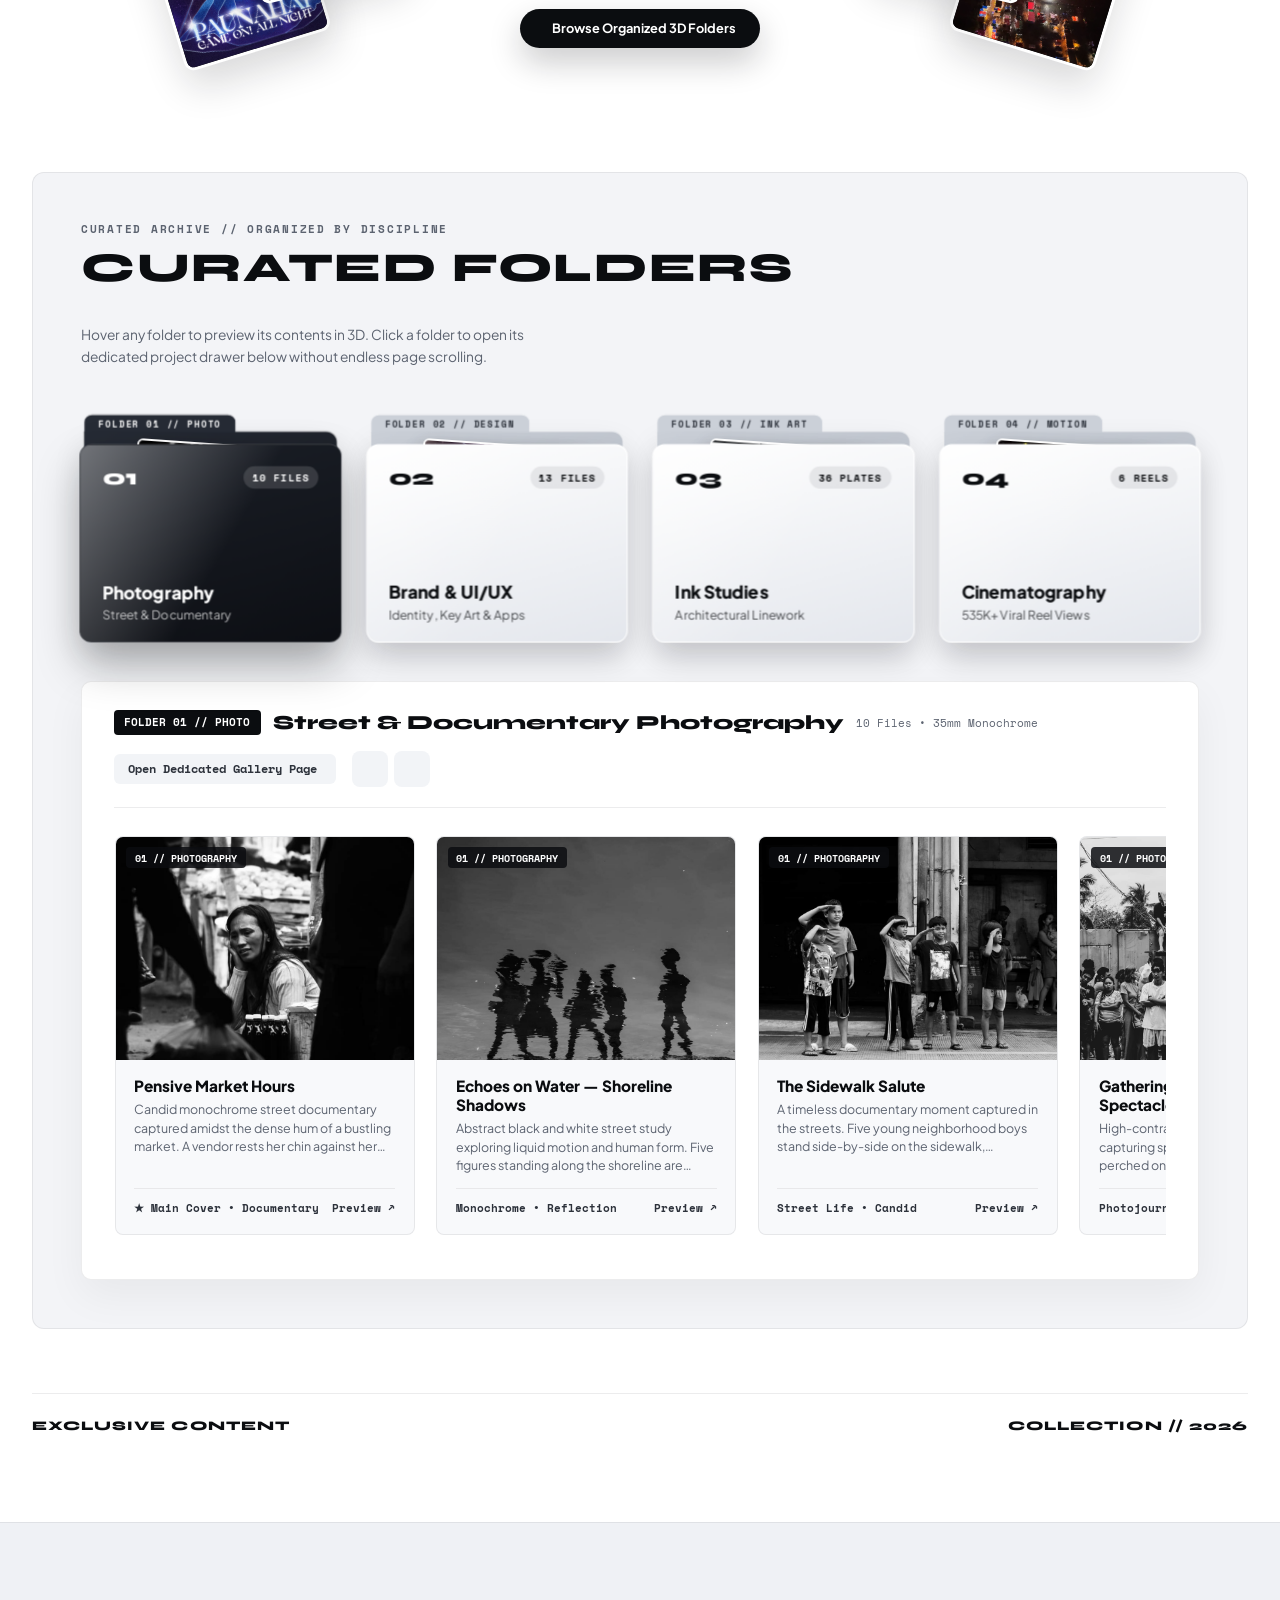
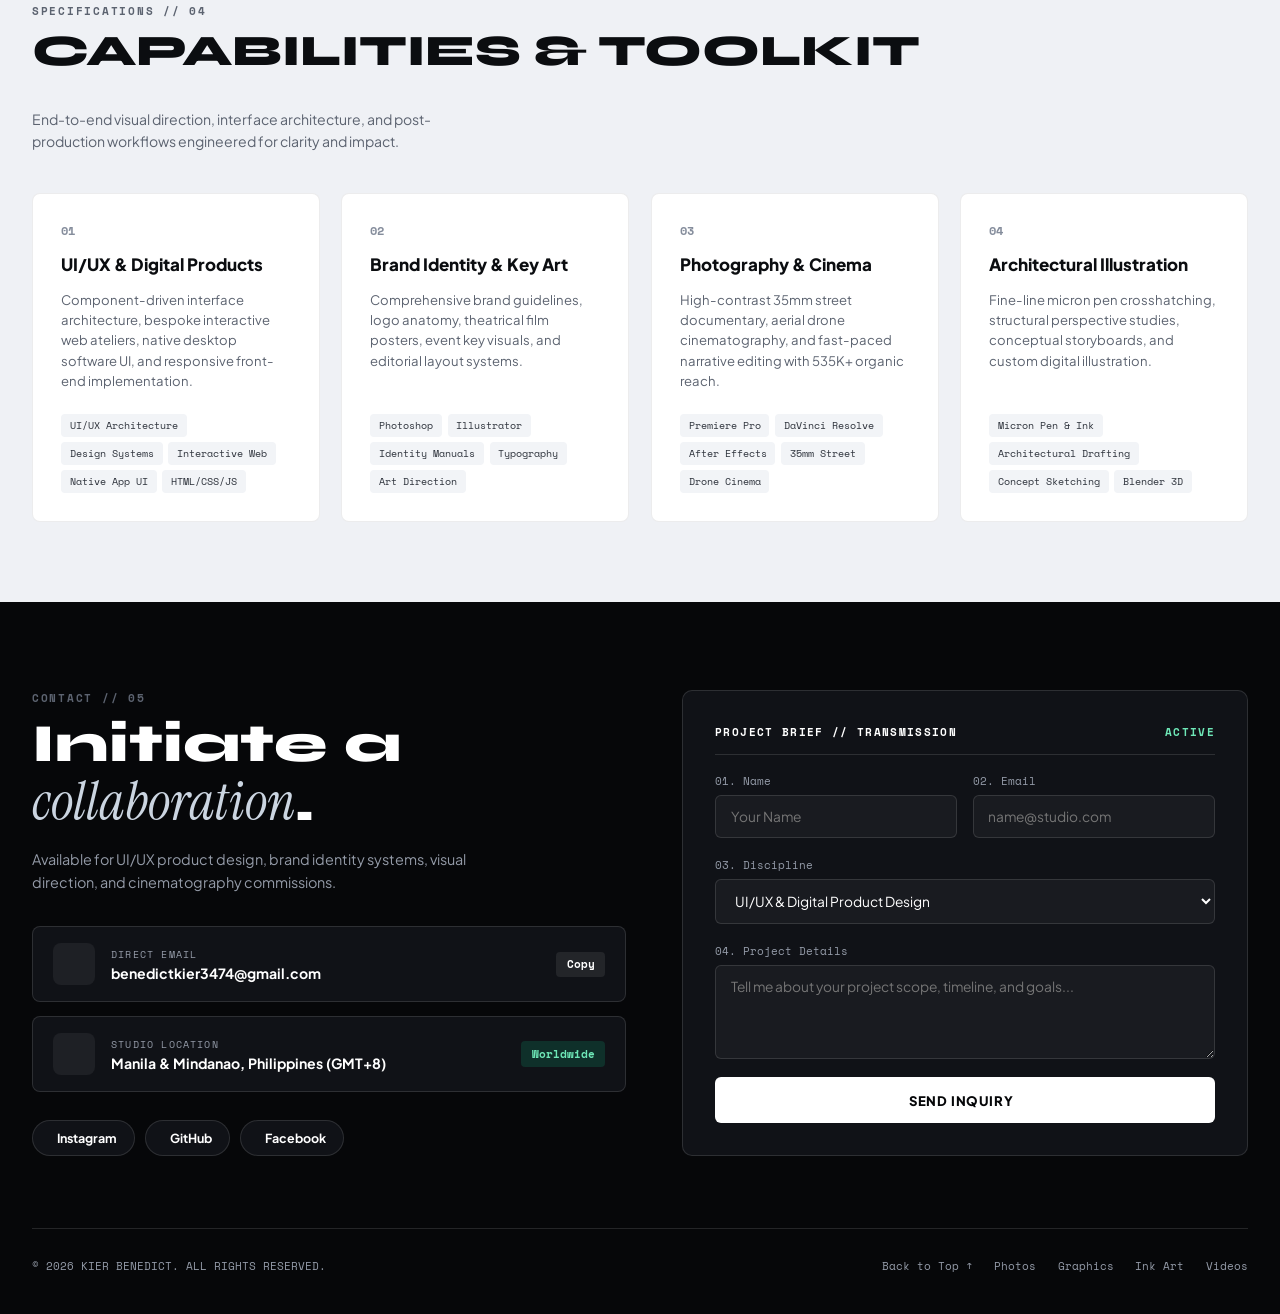
==== commit 59a968a6: "Remove Figma references, add 4K upscaled UI/UX designs, and create new 3D UI/UX cover arts" ====
--- a/index.html
+++ b/index.html
@@ -18,7 +18,7 @@
   <link rel="stylesheet" href="https://cdn.jsdelivr.net/npm/remixicon@4.9.0/fonts/remixicon.css">
 
   <!-- Master Stylesheet -->
-  <link rel="stylesheet" href="assets/css/styles.css?v=10">
+  <link rel="stylesheet" href="assets/css/styles.css?v=12">
 </head>
 <body>
 
@@ -477,8 +477,8 @@
               </div>
             </article>
 
-            <!-- 05: 3D ISOMETRIC GLASS UI COMPONENT STACK (NO CROPPED TEXT!) -->
-            <article class="index-card index-card--feature-mobile" data-tilt-3d tabindex="0" role="button" data-open-modal="design-8" aria-label="05 UI/UX and Digital Product Systems">
+            <!-- 05: 3D MULTI-INTERFACE UI/UX SYSTEMS SHOWCASE -->
+            <article class="index-card index-card--feature-mobile" data-tilt-3d tabindex="0" role="button" data-open-modal="ui-1" aria-label="05 UI/UX and Digital Product Systems">
               <div class="index-card__head">
                 <span class="index-card__num">05</span>
                 <div class="index-card__rule"></div>
@@ -487,26 +487,36 @@
                 <div class="vox-ui-glow" aria-hidden="true"></div>
                 <div class="vox-top-telemetry">
                   <span class="vox-chip vox-chip--lime">FIG.05 // UI-UX</span>
-                  <span class="vox-mono-tag">DESIGN SYSTEM</span>
-                </div>
-
-                <!-- 3D Browser / App Window Frame Containing Full Uncropped PESO Interface -->
+                  <span class="vox-mono-tag">WEB &amp; NATIVE UI</span>
+                </div>
+
+                <!-- Background 3D Floating Interface Screens (Creative OS + Sift Native App) -->
+                <div class="vox-ui-back-screens" aria-hidden="true">
+                  <div class="vox-ui-subscreen vox-ui-subscreen--left">
+                    <img src="assets/img/ui-creative-os-4k.jpg" alt="" loading="lazy">
+                  </div>
+                  <div class="vox-ui-subscreen vox-ui-subscreen--right">
+                    <img src="assets/img/ui-sift-app-4k.jpg" alt="" loading="lazy">
+                  </div>
+                </div>
+
+                <!-- 3D Browser / App Window Frame Containing 4K Solflora Web Atelier Interface -->
                 <div class="vox-ui-window">
                   <div class="vox-ui-window__bar" aria-hidden="true">
                     <span class="win-dots"><i></i><i></i><i></i></span>
-                    <span class="win-url">peso.app // ui-system</span>
+                    <span class="win-url">atelier.ui // interactive-systems</span>
                   </div>
                   <div class="vox-ui-window__viewport">
-                    <img src="assets/img/peso-ui-design.png" alt="PESO UI/UX Product System" loading="lazy">
+                    <img src="assets/img/ui-solflora-4k.jpg" alt="UI/UX Interactive Web and Native Systems" loading="lazy">
                   </div>
                 </div>
 
                 <!-- Floating 3D UI Component Widgets -->
                 <div class="vox-ui-floating-token" aria-hidden="true">
-                  <span class="token-aa">Aa</span>
+                  <span class="token-aa">UI</span>
                   <div class="token-meta">
-                    <strong>PESO UI</strong>
-                    <span>Figma + Web</span>
+                    <strong>4K INTERFACES</strong>
+                    <span>Web &bull; Native &bull; Apps</span>
                   </div>
                 </div>
 
@@ -518,8 +528,8 @@
               </div>
               <div class="index-card__body">
                 <h3>UI/UX Systems</h3>
-                <p class="index-card__sub">Product Interfaces &amp; Web Architecture</p>
-                <p class="index-card__meta">- Figma / Design Systems / Frontend</p>
+                <p class="index-card__sub">Web Ateliers, Native Apps &amp; Interfaces</p>
+                <p class="index-card__meta">- Web Ateliers / Native Apps / Dashboards</p>
               </div>
             </article>
 
@@ -692,30 +702,30 @@
                   </div>
                 </article>
 
-                <!-- SIGNATURE PLATE 03: Brand Systems & UI Architecture (Spectrum Lucent + PESO UI + Saligan) -->
-                <article class="noir-editorial-card sig-plate" data-tilt-3d data-open-modal="design-2" tabindex="0" role="button" aria-label="Inspect Spectrum Lucent & UI Systems">
+                <!-- SIGNATURE PLATE 03: UI/UX & Brand Systems (Solflora Atelier + Sift Native App + Spectrum Lucent) -->
+                <article class="noir-editorial-card sig-plate" data-tilt-3d data-open-modal="ui-1" tabindex="0" role="button" aria-label="Inspect UI/UX and Brand Identity Systems">
                   <div class="sig-plate__stage sig-plate__stage--systems">
                     <div class="sig-plate__grid" aria-hidden="true"></div>
                     <div class="sig-3d-elem sig-3d-elem--prism" aria-hidden="true"></div>
 
-                    <!-- Custom 3D Isometric Brand & UI System Cover Art -->
+                    <!-- Custom 3D Multi-Device UI/UX & Brand System Cover Art -->
                     <div class="sig-system-stack">
                       <div class="sig-sys-layer sig-sys-layer--ui">
-                        <img src="assets/img/peso-ui-design.png" alt="PESO UI System" loading="lazy">
+                        <img src="assets/img/ui-solflora-4k.jpg" alt="Solflora Haute Atelier Web UI/UX" loading="lazy">
                       </div>
                       <div class="sig-sys-layer sig-sys-layer--brand">
                         <img src="assets/img/spectrum-lucent.png" alt="Spectrum Visuals: Lucent Brand Manual" loading="lazy">
                       </div>
                       <div class="sig-sys-layer sig-sys-layer--saligan">
-                        <img src="assets/img/saligan-in-motion.jpg" alt="SALIGAN 70th Identity" loading="lazy">
+                        <img src="assets/img/ui-sift-app-4k.jpg" alt="Sift Precision File Organizer Native UI" loading="lazy">
                       </div>
                     </div>
 
                     <span class="sig-plate__floating-tag">UI/UX &amp; IDENTITY</span>
                   </div>
                   <div class="noir-editorial-card__caption">
-                    <strong>SPECTRUM &amp; PESO UI</strong>
-                    <span>BRAND MANUALS &bull; INTERFACES</span>
+                    <strong>UI/UX &amp; BRAND SYSTEMS</strong>
+                    <span>WEB ATELIERS &bull; APPS &bull; IDENTITY</span>
                   </div>
                 </article>
 
@@ -740,7 +750,7 @@
             <div class="credential-box">
               <span class="credential-box__idx">03 // UI/UX &amp; DIGITAL PRODUCTS</span>
               <h3>Product &amp; Interface Systems</h3>
-              <p>Designed high-contrast web applications, fintech dashboards (PESO), component libraries, and interactive front-end experiences.</p>
+              <p>Designed bespoke interactive web ateliers, native desktop applications, utility dashboards, and responsive front-end design systems.</p>
             </div>
           </div>
 
@@ -790,8 +800,8 @@
             <article class="arc-item" style="--arc-i: 2;" data-open-modal="design-3" tabindex="0" role="button" aria-label="SALIGAN 70">
               <img src="assets/img/saligan-in-motion.jpg" alt="SALIGAN 70" loading="lazy">
             </article>
-            <article class="arc-item" style="--arc-i: 3;" data-open-modal="design-8" tabindex="0" role="button" aria-label="PESO UI">
-              <img src="assets/img/peso-ui-design.png" alt="PESO UI" loading="lazy">
+            <article class="arc-item" style="--arc-i: 3;" data-open-modal="ui-1" tabindex="0" role="button" aria-label="Solflora Haute Atelier Web UI">
+              <img src="assets/img/ui-solflora-4k.jpg" alt="Solflora Haute Atelier Web UI" loading="lazy">
             </article>
             <article class="arc-item" style="--arc-i: 4;" data-open-modal="art-1" tabindex="0" role="button" aria-label="Architectural Ink Studies">
               <img src="assets/img/artmain.jpg" alt="Architectural Ink Studies" loading="lazy">
@@ -860,15 +870,15 @@
                   <span class="folder-3d__tab">FOLDER 02 // DESIGN</span>
                 </div>
                 <div class="folder-3d__papers">
-                  <img src="assets/img/peso-ui-design.png" alt="" class="folder-paper folder-paper--1" loading="lazy">
-                  <img src="assets/img/spectrum-lucent.png" alt="" class="folder-paper folder-paper--2" loading="lazy">
+                  <img src="assets/img/ui-solflora-4k.jpg" alt="" class="folder-paper folder-paper--1" loading="lazy">
+                  <img src="assets/img/ui-sift-app-4k.jpg" alt="" class="folder-paper folder-paper--2" loading="lazy">
                   <img src="assets/img/paunahi.jpg" alt="" class="folder-paper folder-paper--3" loading="lazy">
                 </div>
                 <div class="folder-3d__front">
                   <div class="folder-3d__front-shine"></div>
                   <div class="folder-3d__front-top">
                     <span class="folder-3d__idx">02</span>
-                    <span class="folder-3d__count">10 FILES</span>
+                    <span class="folder-3d__count">13 FILES</span>
                   </div>
                   <div class="folder-3d__front-bottom">
                     <h3>Brand &amp; UI/UX</h3>
@@ -996,9 +1006,9 @@
               <i class="ri-layout-masonry-line"></i>
             </div>
             <h3>UI/UX &amp; Digital Products</h3>
-            <p>Component-driven interface design, interactive Figma prototypes, responsive design systems, and clean front-end implementation.</p>
+            <p>Component-driven interface architecture, bespoke interactive web ateliers, native desktop software UI, and responsive front-end implementation.</p>
             <div class="cap-tags">
-              <span>Figma</span><span>Design Systems</span><span>Prototyping</span><span>Wireframing</span><span>HTML/CSS/JS</span>
+              <span>UI/UX Architecture</span><span>Design Systems</span><span>Interactive Web</span><span>Native App UI</span><span>HTML/CSS/JS</span>
             </div>
           </article>
 
@@ -1246,6 +1256,6 @@
     </button>
   </aside>
 
-  <script src="assets/js/main.js?v=11"></script>
+  <script src="assets/js/main.js?v=12"></script>
 </body>
 </html>
--- a/assets/css/styles.css
+++ b/assets/css/styles.css
@@ -1465,23 +1465,69 @@
   pointer-events: none;
 }
 
+.vox-ui-back-screens {
+  position: absolute;
+  inset: 2.05rem 0.45rem 2.2rem 0.45rem;
+  z-index: 2;
+  pointer-events: none;
+}
+
+.vox-ui-subscreen {
+  position: absolute;
+  width: 66%;
+  aspect-ratio: 16 / 9;
+  border-radius: 6px;
+  overflow: hidden;
+  border: 1.5px solid rgba(255, 255, 255, 0.35);
+  box-shadow: 0 12px 24px rgba(0, 0, 0, 0.6);
+  transition: transform 0.45s var(--ease-expo);
+}
+
+.vox-ui-subscreen img {
+  width: 100%;
+  height: 100%;
+  object-fit: cover;
+}
+
+.vox-ui-subscreen--left {
+  left: 0;
+  top: 0;
+  transform: rotate(-7deg) scale(0.92);
+  opacity: 0.85;
+}
+
+.vox-ui-subscreen--right {
+  right: 0;
+  bottom: 0;
+  transform: rotate(6deg) scale(0.92);
+  opacity: 0.88;
+}
+
+.index-card:hover .vox-ui-subscreen--left {
+  transform: translate(-5px, -4px) rotate(-11deg) scale(0.95);
+}
+
+.index-card:hover .vox-ui-subscreen--right {
+  transform: translate(5px, 4px) rotate(10deg) scale(0.95);
+}
+
 .vox-ui-window {
   position: absolute;
-  left: 0.65rem;
-  right: 0.65rem;
-  top: 2.45rem;
+  left: 0.85rem;
+  right: 0.85rem;
+  top: 3.1rem;
   z-index: 3;
   background: #161b26;
-  border: 1px solid rgba(255, 255, 255, 0.22);
+  border: 1.5px solid rgba(255, 255, 255, 0.85);
   border-radius: 7px;
   overflow: hidden;
-  box-shadow: 0 18px 36px rgba(0, 0, 0, 0.55);
-  transform: perspective(600px) rotateY(-6deg) rotateX(4deg);
+  box-shadow: 0 20px 40px rgba(0, 0, 0, 0.68);
+  transform: perspective(600px) rotateY(-4deg) rotateX(3deg);
   transition: transform 0.45s var(--ease-expo);
 }
 
 .index-card:hover .vox-ui-window {
-  transform: perspective(600px) rotateY(0deg) rotateX(0deg) translateY(-4px) scale(1.03);
+  transform: perspective(600px) rotateY(0deg) rotateX(0deg) translateY(-4px) scale(1.04);
 }
 
 .vox-ui-window__bar {
@@ -2246,17 +2292,18 @@
 }
 
 .sig-sys-layer--ui {
-  width: 62%;
-  height: 68%;
-  left: 20%;
-  bottom: 4%;
+  width: 66%;
+  height: 62%;
+  left: 17%;
+  bottom: 6%;
   transform: rotate(1.5deg);
   z-index: 3;
-  border-color: #84cc16;
+  border-color: #facc15;
+  box-shadow: 0 16px 32px rgba(0, 0, 0, 0.78);
 }
 
 .sig-sys-layer--ui img {
-  object-fit: contain;
+  object-fit: cover;
   background: #0b0d12;
 }
 
